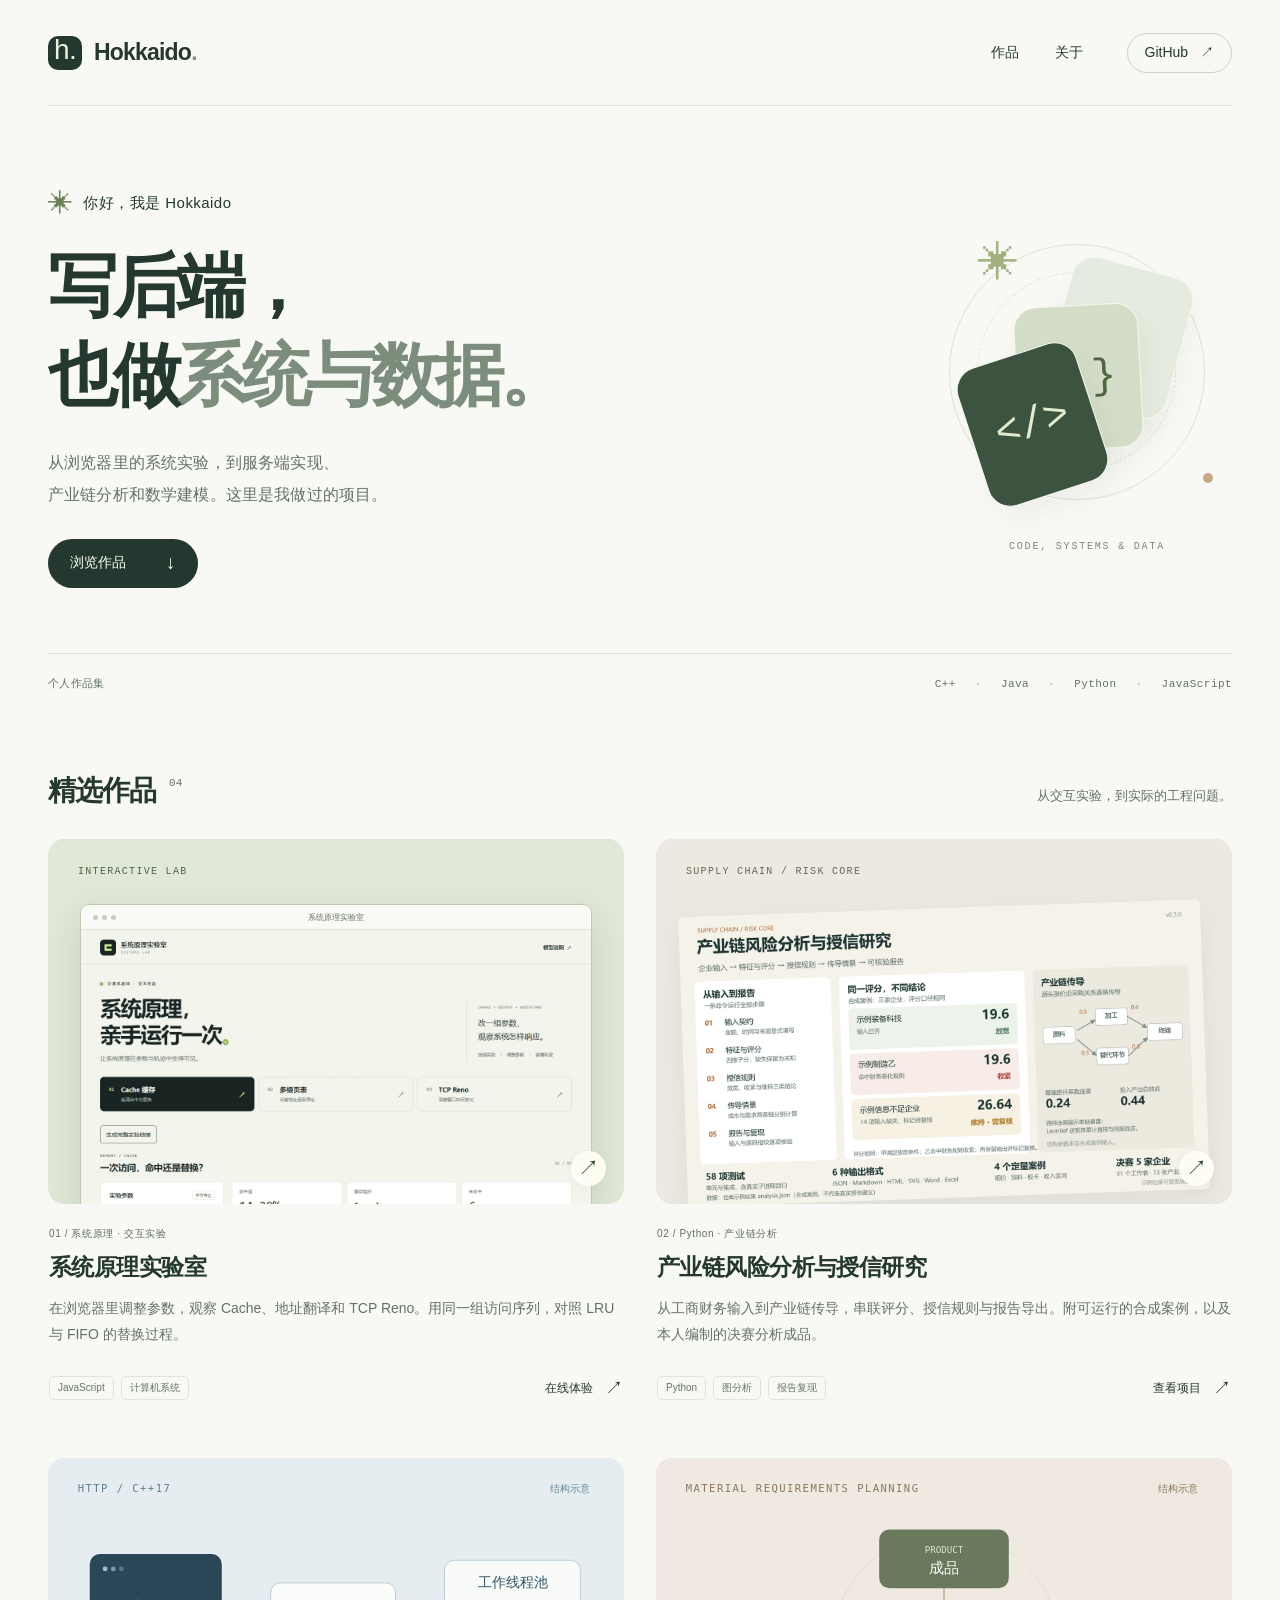
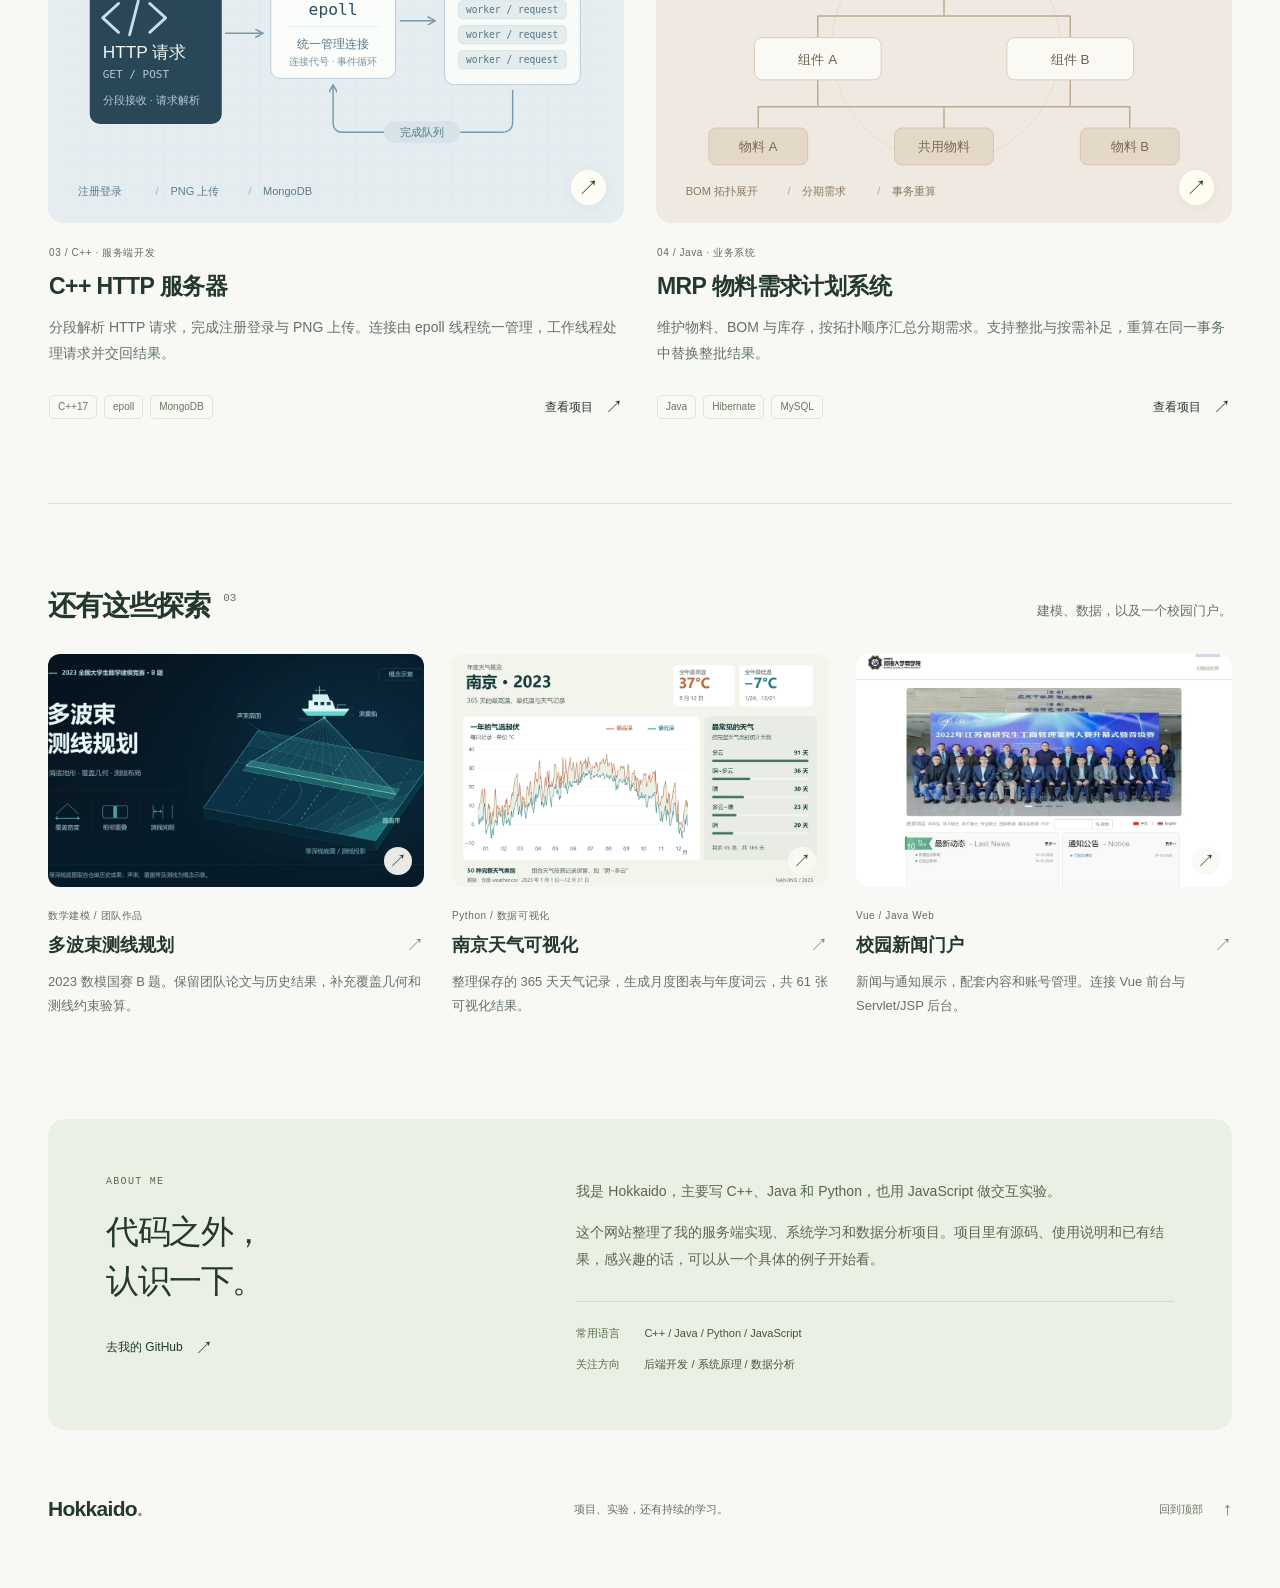
==== index.html @ bc55697e "feat: 新增浅色个人作品集网站" ====
<!doctype html>
<html lang="zh-CN">
<head>
  <meta charset="utf-8">
  <meta name="viewport" content="width=device-width, initial-scale=1">
  <meta name="theme-color" content="#f8f9f5">
  <meta name="description" content="Hokkaido 的个人作品集：系统原理实验、C++ HTTP 服务器、产业链风险分析、MRP，以及数学建模与数据可视化。">
  <meta property="og:type" content="website">
  <meta property="og:title" content="Hokkaido — 个人作品集">
  <meta property="og:description" content="写后端，也做系统与数据。这里是我的项目、实验与分析作品。">
  <meta property="og:url" content="https://hokkaidoooo.github.io/">
  <meta property="og:locale" content="zh_CN">
  <link rel="canonical" href="https://hokkaidoooo.github.io/">
  <link rel="icon" href="assets/favicon.svg" type="image/svg+xml">
  <link rel="stylesheet" href="assets/site.css">
  <title>Hokkaido — 个人作品集</title>
</head>
<body id="top">
  <a class="skip-link" href="#main">跳到正文</a>
  <header class="site-header wrap">
    <a class="brand" href="#top" aria-label="Hokkaido，返回顶部">
      <span class="brand-mark" aria-hidden="true">h.</span>
      <span>Hokkaido<span class="brand-dot">.</span></span>
    </a>
    <nav class="main-nav" aria-label="主导航">
      <a href="#work">作品</a>
      <a href="#about">关于</a>
      <a class="nav-github" href="https://github.com/Hokkaidoooo">GitHub <span aria-hidden="true">↗</span></a>
    </nav>
  </header>

  <main id="main">
    <section class="hero wrap" aria-labelledby="intro-title">
      <div class="hero-copy">
        <p class="eyebrow"><span class="small-star" aria-hidden="true">✳</span> 你好，我是 Hokkaido</p>
        <h1 id="intro-title">写后端，<br>也做<span class="soft-text">系统与数据。</span></h1>
        <p class="hero-description">从浏览器里的系统实验，到服务端实现、<br class="desktop-break">产业链分析和数学建模。这里是我做过的项目。</p>
        <a class="button" href="#work">浏览作品 <span aria-hidden="true">↓</span></a>
      </div>
      <div class="hero-aside" aria-hidden="true">
        <div class="hero-art">
          <div class="art-orbit orbit-one"></div>
          <div class="art-orbit orbit-two"></div>
          <div class="art-tile tile-back"><span>+</span></div>
          <div class="art-tile tile-middle"><span>{ }</span></div>
          <div class="art-tile tile-front"><span>&lt;/&gt;</span></div>
          <span class="art-spark">✳</span>
          <span class="art-dot"></span>
        </div>
        <p class="aside-label">CODE, SYSTEMS &amp; DATA</p>
      </div>
      <div class="hero-footnote">
        <span>个人作品集</span>
        <span class="language-line">C++ <i>·</i> Java <i>·</i> Python <i>·</i> JavaScript</span>
      </div>
    </section>

    <section class="work-section wrap" id="work" aria-labelledby="work-title">
      <div class="section-heading">
        <h2 id="work-title">精选作品 <span class="section-count">04</span></h2>
        <p>从交互实验，到实际的工程问题。</p>
      </div>

      <div class="project-grid">
        <article class="project" aria-labelledby="systems-title">
          <a class="project-art art-systems" href="https://hokkaidoooo.github.io/cs-systems-lab/" aria-label="在线体验系统原理实验室">
            <span class="art-label">INTERACTIVE LAB</span>
            <span class="browser-frame">
              <span class="browser-bar"><span></span><span></span><span></span><span class="browser-name">系统原理实验室</span></span>
              <img class="systems-screenshot" src="assets/systems-lab.webp" width="1280" height="1120" alt="系统原理实验室的实际界面，包含 Cache 参数、访问轨迹与替换状态" fetchpriority="high">
            </span>
            <span class="art-open" aria-hidden="true">↗</span>
          </a>
          <div class="project-body">
            <p class="project-kicker">01 / 系统原理 · 交互实验</p>
            <h3 id="systems-title"><a href="https://github.com/Hokkaidoooo/cs-systems-lab">系统原理实验室</a></h3>
            <p class="project-description">在浏览器里调整参数，观察 Cache、地址翻译和 TCP Reno。用同一组访问序列，对照 LRU 与 FIFO 的替换过程。</p>
            <div class="project-bottom">
              <ul class="tags" aria-label="项目技术"><li>JavaScript</li><li>计算机系统</li></ul>
              <a class="text-link" href="https://hokkaidoooo.github.io/cs-systems-lab/">在线体验 <span aria-hidden="true">↗</span></a>
            </div>
          </div>
        </article>

        <article class="project" aria-labelledby="risk-title">
          <a class="project-art art-risk" href="https://github.com/Hokkaidoooo/supply-chain-risk-core" aria-label="查看产业链风险分析与授信研究项目">
            <span class="art-label">SUPPLY CHAIN / RISK CORE</span>
            <img class="report-preview" src="assets/risk-overview.webp" width="1440" height="800" alt="产业链风险项目概览，展示输入到报告的流程，以及已标注来源的合成案例和传导关系" loading="lazy">
            <span class="art-open" aria-hidden="true">↗</span>
          </a>
          <div class="project-body">
            <p class="project-kicker">02 / Python · 产业链分析</p>
            <h3 id="risk-title"><a href="https://github.com/Hokkaidoooo/supply-chain-risk-core">产业链风险分析与授信研究</a></h3>
            <p class="project-description">从工商财务输入到产业链传导，串联评分、授信规则与报告导出。附可运行的合成案例，以及本人编制的决赛分析成品。</p>
            <div class="project-bottom">
              <ul class="tags" aria-label="项目技术"><li>Python</li><li>图分析</li><li>报告复现</li></ul>
              <a class="text-link" href="https://github.com/Hokkaidoooo/supply-chain-risk-core">查看项目 <span aria-hidden="true">↗</span></a>
            </div>
          </div>
        </article>

        <article class="project" aria-labelledby="http-title">
          <a class="project-art art-http" href="https://github.com/Hokkaidoooo/cpp-http-server" aria-label="查看 C++ HTTP 服务器项目">
            <img src="assets/http-server.svg" width="1200" height="760" alt="C++ HTTP 服务器结构示意：epoll 管理连接，线程池处理请求，完成队列返回结果" loading="lazy">
            <span class="art-open" aria-hidden="true">↗</span>
          </a>
          <div class="project-body">
            <p class="project-kicker">03 / C++ · 服务端开发</p>
            <h3 id="http-title"><a href="https://github.com/Hokkaidoooo/cpp-http-server">C++ HTTP 服务器</a></h3>
            <p class="project-description">分段解析 HTTP 请求，完成注册登录与 PNG 上传。连接由 epoll 线程统一管理，工作线程处理请求并交回结果。</p>
            <div class="project-bottom">
              <ul class="tags" aria-label="项目技术"><li>C++17</li><li>epoll</li><li>MongoDB</li></ul>
              <a class="text-link" href="https://github.com/Hokkaidoooo/cpp-http-server">查看项目 <span aria-hidden="true">↗</span></a>
            </div>
          </div>
        </article>

        <article class="project" aria-labelledby="mrp-title">
          <a class="project-art art-mrp" href="https://github.com/Hokkaidoooo/mrp-system" aria-label="查看 MRP 物料需求计划系统">
            <img src="assets/mrp-system.svg" width="1200" height="760" alt="MRP 结构示意：成品、组件和物料组成多层 BOM，按拓扑顺序汇总需求" loading="lazy">
            <span class="art-open" aria-hidden="true">↗</span>
          </a>
          <div class="project-body">
            <p class="project-kicker">04 / Java · 业务系统</p>
            <h3 id="mrp-title"><a href="https://github.com/Hokkaidoooo/mrp-system">MRP 物料需求计划系统</a></h3>
            <p class="project-description">维护物料、BOM 与库存，按拓扑顺序汇总分期需求。支持整批与按需补足，重算在同一事务中替换整批结果。</p>
            <div class="project-bottom">
              <ul class="tags" aria-label="项目技术"><li>Java</li><li>Hibernate</li><li>MySQL</li></ul>
              <a class="text-link" href="https://github.com/Hokkaidoooo/mrp-system">查看项目 <span aria-hidden="true">↗</span></a>
            </div>
          </div>
        </article>
      </div>
    </section>

    <section class="more-section wrap" aria-labelledby="more-title">
      <div class="section-heading">
        <h2 id="more-title">还有这些探索 <span class="section-count">03</span></h2>
        <p>建模、数据，以及一个校园门户。</p>
      </div>
      <div class="more-grid">
        <article class="small-project">
          <a class="small-project-art" href="https://github.com/Hokkaidoooo/cumcm-2023-multibeam" aria-label="查看多波束测线规划项目">
            <img src="assets/multibeam.webp" width="1080" height="600" alt="多波束测线规划：海底地形与测线覆盖的概念示意" loading="lazy">
            <span class="small-art-open" aria-hidden="true">↗</span>
          </a>
          <p class="project-kicker">数学建模 / 团队作品</p>
          <h3><a href="https://github.com/Hokkaidoooo/cumcm-2023-multibeam">多波束测线规划 <span aria-hidden="true">↗</span></a></h3>
          <p>2023 数模国赛 B 题。保留团队论文与历史结果，补充覆盖几何和测线约束验算。</p>
        </article>
        <article class="small-project">
          <a class="small-project-art" href="https://github.com/Hokkaidoooo/nanjing-weather-visualization" aria-label="查看南京天气可视化项目">
            <img src="assets/weather.webp" width="1080" height="675" alt="南京 2023 年保存的天气数据可视化，包含全年高低温与天气类别" loading="lazy">
            <span class="small-art-open" aria-hidden="true">↗</span>
          </a>
          <p class="project-kicker">Python / 数据可视化</p>
          <h3><a href="https://github.com/Hokkaidoooo/nanjing-weather-visualization">南京天气可视化 <span aria-hidden="true">↗</span></a></h3>
          <p>整理保存的 365 天天气记录，生成月度图表与年度词云，共 61 张可视化结果。</p>
        </article>
        <article class="small-project">
          <a class="small-project-art art-news" href="https://github.com/Hokkaidoooo/campus-news-portal" aria-label="查看校园新闻门户项目">
            <img src="assets/news-portal.webp" width="1080" height="675" alt="校园新闻门户在隔离验收环境中的实际页面，包含新闻和通知列表" loading="lazy">
            <span class="small-art-open" aria-hidden="true">↗</span>
          </a>
          <p class="project-kicker">Vue / Java Web</p>
          <h3><a href="https://github.com/Hokkaidoooo/campus-news-portal">校园新闻门户 <span aria-hidden="true">↗</span></a></h3>
          <p>新闻与通知展示，配套内容和账号管理。连接 Vue 前台与 Servlet/JSP 后台。</p>
        </article>
      </div>
    </section>

    <section class="about-section wrap" id="about" aria-labelledby="about-title">
      <div class="about-card">
        <div class="about-heading">
          <p class="eyebrow">ABOUT ME</p>
          <h2 id="about-title">代码之外，<br>认识一下。</h2>
          <a class="text-link" href="https://github.com/Hokkaidoooo">去我的 GitHub <span aria-hidden="true">↗</span></a>
        </div>
        <div class="about-copy">
          <p>我是 Hokkaido，主要写 C++、Java 和 Python，也用 JavaScript 做交互实验。</p>
          <p>这个网站整理了我的服务端实现、系统学习和数据分析项目。项目里有源码、使用说明和已有结果，感兴趣的话，可以从一个具体的例子开始看。</p>
          <dl class="about-details">
            <div><dt>常用语言</dt><dd>C++ / Java / Python / JavaScript</dd></div>
            <div><dt>关注方向</dt><dd>后端开发 / 系统原理 / 数据分析</dd></div>
          </dl>
        </div>
      </div>
    </section>
  </main>

  <footer class="site-footer wrap">
    <a class="footer-name" href="#top">Hokkaido<span class="brand-dot">.</span></a>
    <p>项目、实验，还有持续的学习。</p>
    <a href="#top" class="back-to-top">回到顶部 <span aria-hidden="true">↑</span></a>
  </footer>
</body>
</html>
---- assets/site.css ----
@charset "UTF-8";

:root {
  color-scheme: light;
  --paper: #f8f9f5;
  --ink: #24382f;
  --muted: #647169;
  --line: #dce2d8;
  --accent: #476249;
  --soft: #7d8d7c;
  --font: Inter, "Segoe UI", "PingFang SC", "Microsoft YaHei", sans-serif;
}

* { box-sizing: border-box; }
html { scroll-behavior: smooth; scroll-padding-top: 32px; }
body { margin: 0; background: var(--paper); color: var(--ink); font-family: var(--font); -webkit-font-smoothing: antialiased; }
::selection { background: #dce7c9; color: #203829; }
a { color: inherit; text-decoration: none; }
button, a { -webkit-tap-highlight-color: transparent; }
a:focus-visible { outline: 3px solid #4c6d40; outline-offset: 6px; border-radius: 3px; }
img { display: block; max-width: 100%; height: auto; }
h1, h2, h3, p { margin: 0; }
.wrap { width: min(1184px, calc(100% - 96px)); margin-inline: auto; }
.skip-link { position: fixed; top: -100px; left: 24px; z-index: 10; padding: 12px 20px; background: var(--ink); color: white; }
.skip-link:focus { top: 16px; }

.site-header { min-height: 106px; display: flex; align-items: center; justify-content: space-between; border-bottom: 1px solid var(--line); }
.brand { display: inline-flex; gap: 12px; align-items: center; font-size: 23px; font-weight: 650; letter-spacing: -.8px; }
.brand-mark { display: grid; place-items: center; width: 34px; height: 34px; border-radius: 10px; background: var(--ink); color: #eef3df; font-size: 28px; line-height: 1; font-weight: 500; padding-bottom: 5px; }
.brand-dot { color: #819775; }
.main-nav { display: flex; align-items: center; gap: 36px; font-size: 14px; font-weight: 500; }
.main-nav a { padding-block: 10px; }
.main-nav a:hover { color: #4f6745; }
.main-nav .nav-github { margin-left: 8px; padding: 10px 17px; border: 1px solid #cbd4c4; border-radius: 24px; }
.nav-github span { margin-left: 8px; }

.hero { position: relative; display: grid; grid-template-columns: minmax(0, 1fr) 290px; padding-top: 85px; }
.eyebrow { font-size: 15px; font-weight: 500; letter-spacing: .03em; }
.hero .eyebrow { display: flex; align-items: center; gap: 10px; }
.small-star { color: #6d8056; font-size: 25px; line-height: 1; }
h1 { font-size: clamp(46px, 5.4vw, 75px); font-weight: 650; line-height: 1.29; letter-spacing: -.065em; margin-top: 26px; }
.soft-text { color: var(--soft); }
.hero-description { margin-top: 27px; color: var(--muted); font-size: 16px; line-height: 1.95; letter-spacing: .01em; }
.button { display: inline-flex; align-items: center; justify-content: space-between; gap: 40px; min-height: 49px; margin-top: 29px; padding: 12px 22px; border-radius: 28px; background: var(--ink); color: #f9fbf5; font-size: 14px; font-weight: 500; transition: background .2s, transform .2s; }
.button:hover { background: #466044; transform: translateY(-2px); }
.button span { font-size: 19px; }
.hero-aside { align-self: center; margin-top: 11px; }
.hero-art { height: 282px; position: relative; }
.art-orbit { position: absolute; width: 256px; height: 256px; border: 1px solid #dce3d5; border-radius: 50%; left: 7px; top: 9px; }
.orbit-two { width: 199px; height: 199px; top: 37px; left: 35px; border-style: dashed; }
.art-tile { position: absolute; display: grid; place-items: center; width: 125px; height: 145px; border-radius: 23px; border: 1px solid #f6f8ee; box-shadow: 5px 14px 23px #4251390e; font: 500 42px/1 Consolas, monospace; }
.tile-back { background: #e6ebdf; color: #6e835e; top: 30px; left: 115px; transform: rotate(15deg); }
.tile-middle { background: #d4ddc8; color: #516643; top: 70px; left: 74px; transform: rotate(-3deg); }
.tile-front { background: #3c543f; color: #e2ebce; top: 117px; left: 28px; transform: rotate(-18deg); }
.art-spark { position: absolute; top: 5px; left: 36px; font-size: 41px; color: #a2b180; }
.art-dot { position: absolute; bottom: 34px; right: 19px; width: 10px; height: 10px; background: #c7a984; border-radius: 50%; }
.aside-label { margin-top: 22px; text-align: center; font: 10px/1.5 Consolas, monospace; letter-spacing: .18em; color: #7c8b74; }
.hero-footnote { grid-column: 1 / -1; display: flex; justify-content: space-between; align-items: center; margin-top: 65px; padding: 22px 0; border-top: 1px solid var(--line); font-size: 11px; color: var(--muted); letter-spacing: .03em; }
.language-line { font: 11px/1.5 Consolas, monospace; letter-spacing: .04em; }
.language-line i { font-style: normal; padding: 0 12px; color: #9ca797; }

.work-section { padding-top: 58px; }
.section-heading { display: flex; justify-content: space-between; align-items: baseline; gap: 20px; margin-bottom: 29px; }
.section-heading h2 { display: flex; align-items: center; gap: 13px; font-size: 28px; font-weight: 600; letter-spacing: -.035em; }
.section-count { align-self: flex-start; padding-top: 5px; font: 11px/1.2 Consolas, monospace; color: #65725d; letter-spacing: 0; }
.section-heading > p { color: var(--muted); font-size: 13px; }
.project-grid { display: grid; grid-template-columns: repeat(2, minmax(0, 1fr)); column-gap: 32px; row-gap: 51px; }
.project-art { display: block; position: relative; aspect-ratio: 1200 / 760; overflow: hidden; isolation: isolate; border-radius: 16px; }
.project-art > img { width: 100%; height: 100%; object-fit: contain; transition: transform .5s cubic-bezier(.2,.65,.3,1); }
.project-art:hover > img { transform: scale(1.025); }
.art-systems { background: #e0e8d8; }
.art-label { position: absolute; left: 30px; top: 25px; color: #536749; font: 10px/1.5 Consolas, monospace; letter-spacing: .13em; z-index: 1; }
.browser-frame { display: block; position: absolute; top: 65px; left: 32px; right: 32px; overflow: hidden; border-radius: 9px 9px 0 0; border: 1px solid #bcc9b3; box-shadow: 0 12px 36px #263b2820; transition: transform .5s; }
.project-art:hover .browser-frame { transform: translateY(-4px); }
.browser-bar { display: flex; align-items: center; gap: 4px; height: 25px; padding-inline: 12px; background: #f9faf5; border-bottom: 1px solid #dfe5d7; }
.browser-bar > span:not(.browser-name) { width: 5px; height: 5px; border-radius: 50%; background: #c6cfbd; }
.browser-name { color: #65725d; font-size: 8px; margin-left: auto; margin-right: auto; padding-right: 27px; }
.systems-screenshot { width: 100%; height: auto; }
.art-open { display: grid; place-items: center; position: absolute; bottom: 18px; right: 18px; width: 35px; height: 35px; border-radius: 50%; background: #fffef4ef; color: #314a34; box-shadow: 0 2px 12px #172d1f0b; font-size: 21px; transition: transform .2s; }
.project-art:hover .art-open { transform: rotate(8deg); }
.art-risk { background: #ebe9e2; }
.art-risk .art-label { color: #71644f; }
.art-risk .report-preview { position: absolute; top: 69px; left: 27px; width: calc(100% - 54px); height: auto; border-radius: 5px; box-shadow: 0 9px 28px #5a564b15; transform: rotate(-2deg); }
.art-risk:hover .report-preview { transform: rotate(0); }
.art-http { background: #e5edf1; }
.art-mrp { background: #efe9e1; }
.project-body { padding: 22px 1px 0; }
.project-kicker { color: #606f59; font-size: 10px; line-height: 1.6; letter-spacing: .06em; }
.project h3 { margin-top: 9px; font-size: 23px; font-weight: 600; line-height: 1.45; letter-spacing: -.025em; }
.project h3 a:hover, .small-project h3 a:hover { color: #526945; }
.project-description { color: var(--muted); font-size: 14px; line-height: 1.85; margin-top: 12px; min-height: 52px; }
.project-bottom { display: flex; align-items: center; justify-content: space-between; gap: 12px; margin-top: 21px; }
.tags { display: flex; flex-wrap: wrap; align-items: center; gap: 7px; padding: 0; margin: 0; list-style: none; }
.tags li { border: 1px solid #dfe5d9; border-radius: 5px; padding: 4px 8px; color: #687660; font-size: 10px; line-height: 1.4; }
.text-link { display: inline-flex; align-items: center; gap: 12px; flex-shrink: 0; font-size: 12px; font-weight: 500; padding-block: 7px; }
.text-link span { font-size: 18px; transition: transform .2s; }
.text-link:hover span { transform: translate(2px, -2px); }

.more-section { padding-top: 83px; margin-top: 77px; border-top: 1px solid var(--line); }
.more-grid { display: grid; grid-template-columns: repeat(3, minmax(0, 1fr)); gap: 28px; }
.small-project-art { display: block; position: relative; aspect-ratio: 1.62; border-radius: 12px; overflow: hidden; background: #e8ece5; }
.small-project-art img { width: 100%; height: 100%; object-fit: cover; transition: transform .45s; }
.small-project-art:hover img { transform: scale(1.035); }
.small-art-open { position: absolute; right: 12px; bottom: 12px; display: grid; place-items: center; width: 28px; height: 28px; font-size: 18px; background: #f9faf4ed; border-radius: 50%; color: #344932; }
.art-news img { object-position: top; }
.small-project .project-kicker { margin-top: 21px; }
.small-project h3 { margin-top: 8px; font-size: 18px; font-weight: 600; line-height: 1.5; }
.small-project h3 a { display: flex; justify-content: space-between; gap: 10px; }
.small-project h3 span { font-weight: 400; color: #7d8a73; }
.small-project > p:last-child { color: var(--muted); margin-top: 11px; font-size: 13px; line-height: 1.85; }

.about-section { padding-top: 101px; }
.about-card { display: grid; grid-template-columns: 1fr 1.5fr; gap: 72px; padding: 55px 58px; border-radius: 17px; background: #eaf0e3; }
.about-heading .eyebrow { font: 10px/1.5 Consolas, monospace; letter-spacing: .13em; color: #5d6d51; }
.about-heading h2 { margin-top: 18px; font-size: 33px; font-weight: 500; line-height: 1.5; letter-spacing: -.045em; }
.about-heading .text-link { margin-top: 23px; }
.about-copy { padding-top: 4px; }
.about-copy > p { color: #58694f; font-size: 14px; line-height: 1.95; }
.about-copy > p + p { margin-top: 14px; }
.about-details { display: grid; gap: 12px; margin: 27px 0 0; padding-top: 22px; border-top: 1px solid #d2ddc8; font-size: 11px; line-height: 1.8; }
.about-details > div { display: flex; gap: 24px; }
.about-details dt { flex-shrink: 0; color: #596b4e; }
.about-details dd { margin: 0; color: #44563d; }
.site-footer { display: flex; align-items: center; justify-content: space-between; gap: 20px; min-height: 158px; }
.footer-name { font-size: 21px; font-weight: 600; letter-spacing: -.7px; }
.site-footer p { font-size: 11px; color: #64715e; }
.back-to-top { font-size: 11px; color: #68765f; display: flex; gap: 20px; align-items: center; padding-block: 12px; }
.back-to-top span { font-size: 18px; }

.error-page { min-height: 100vh; display: grid; place-items: center; padding: 32px; }
.error-card { width: min(560px, 100%); }
.error-card h1 { font-size: 48px; }
.error-card > p { margin-top: 22px; font-size: 15px; line-height: 1.8; color: var(--muted); }
.error-code { font: 13px/1.5 Consolas, monospace; color: var(--accent); }

@media (min-width: 1440px) {
  .hero { grid-template-columns: minmax(0, 1fr) 300px; }
  .hero-aside { margin-right: 12px; }
}

@media (max-width: 1050px) {
  .wrap { width: calc(100% - 64px); }
  .hero { grid-template-columns: minmax(0, 1fr) 220px; padding-top: 66px; }
  .hero-art { transform: scale(.8); transform-origin: 25% 55%; }
  .aside-label { margin-top: -10px; font-size: 8px; }
  h1 { font-size: clamp(45px, 5.5vw, 61px); }
  .project-grid { gap: 45px 24px; }
  .project h3 { font-size: 21px; }
  .project-bottom { flex-wrap: wrap; }
  .project-description { min-height: 78px; }
  .more-grid { gap: 20px; }
  .about-card { gap: 42px; padding: 44px 36px; }
  .about-details > div { gap: 15px; }
}

@media (max-width: 760px) {
  .wrap { width: calc(100% - 40px); }
  .site-header { min-height: 83px; }
  .brand { font-size: 21px; gap: 8px; }
  .brand-mark { width: 30px; height: 30px; font-size: 25px; border-radius: 8px; }
  .main-nav { gap: 20px; font-size: 12px; }
  .main-nav .nav-github { margin: 0; padding: 8px 12px; }
  .nav-github span { margin-left: 3px; }
  .hero { display: block; padding-top: 57px; }
  .hero .eyebrow { font-size: 13px; }
  .small-star { font-size: 22px; }
  h1 { font-size: clamp(38px, 7.6vw, 57px); margin-top: 23px; line-height: 1.4; letter-spacing: -.055em; }
  .hero-description { font-size: 14px; margin-top: 24px; line-height: 1.9; }
  .button { margin-top: 25px; min-height: 46px; }
  .hero-aside { display: none; }
  .hero-footnote { margin-top: 44px; padding-block: 18px; font-size: 10px; }
  .language-line { font-size: 9px; letter-spacing: 0; }
  .language-line i { padding-inline: 6px; }
  .work-section { padding-top: 40px; }
  .section-heading { align-items: start; flex-direction: column; gap: 9px; margin-bottom: 23px; }
  .section-heading h2 { font-size: 25px; }
  .section-heading > p { font-size: 12px; }
  .project-grid { grid-template-columns: 1fr; row-gap: 37px; }
  .project-art { border-radius: 12px; }
  .project-body { padding-top: 18px; }
  .project h3 { font-size: 22px; }
  .project-description { min-height: auto; font-size: 13px; margin-top: 10px; }
  .project-bottom { flex-wrap: nowrap; margin-top: 15px; }
  .project-kicker { font-size: 9px; }
  .art-label { font-size: 8px; top: 20px; left: 23px; }
  .browser-frame { top: 50px; left: 23px; right: 23px; }
  .art-risk .report-preview { top: 53px; left: 20px; width: calc(100% - 40px); }
  .art-open { width: 30px; height: 30px; bottom: 12px; right: 12px; font-size: 19px; }
  .more-section { padding-top: 39px; margin-top: 51px; }
  .more-grid { grid-template-columns: 1fr; gap: 31px; }
  .small-project-art { aspect-ratio: 1.7; }
  .small-project .project-kicker { margin-top: 16px; }
  .small-project h3 { font-size: 20px; margin-top: 6px; }
  .small-project > p:last-child { font-size: 13px; margin-top: 8px; }
  .about-section { padding-top: 54px; }
  .about-card { grid-template-columns: 1fr; gap: 24px; padding: 30px 25px; border-radius: 12px; }
  .about-heading h2 { font-size: 29px; line-height: 1.45; margin-top: 13px; }
  .about-heading .text-link { margin-top: 13px; }
  .about-copy { padding: 0; }
  .about-copy > p { font-size: 13px; }
  .about-details { margin-top: 22px; padding-top: 18px; font-size: 10px; }
  .about-details > div { display: block; }
  .about-details dd { margin-top: 3px; }
  .site-footer { position: relative; min-height: 138px; padding-bottom: 25px; }
  .site-footer p { position: absolute; bottom: 29px; left: 0; font-size: 10px; }
}

@media (max-width: 380px) {
  .wrap { width: calc(100% - 32px); }
  .brand { font-size: 18px; gap: 6px; }
  .brand-mark { width: 26px; height: 26px; font-size: 22px; }
  .main-nav { gap: 12px; font-size: 11px; }
  .main-nav .nav-github { padding: 7px 9px; }
  h1 { font-size: 35px; }
  .hero-description { font-size: 13px; }
  .hero-footnote > span:first-child { display: none; }
  .language-line { font-size: 10px; }
  .project h3 { font-size: 20px; }
  .tags { gap: 4px; }
  .tags li { padding: 4px 6px; font-size: 9px; }
  .text-link { gap: 7px; font-size: 11px; }
  .about-card { padding: 27px 22px; }
}

@media (prefers-reduced-motion: reduce) {
  html { scroll-behavior: auto; }
  *, *::before, *::after { transition: none !important; animation: none !important; }
}
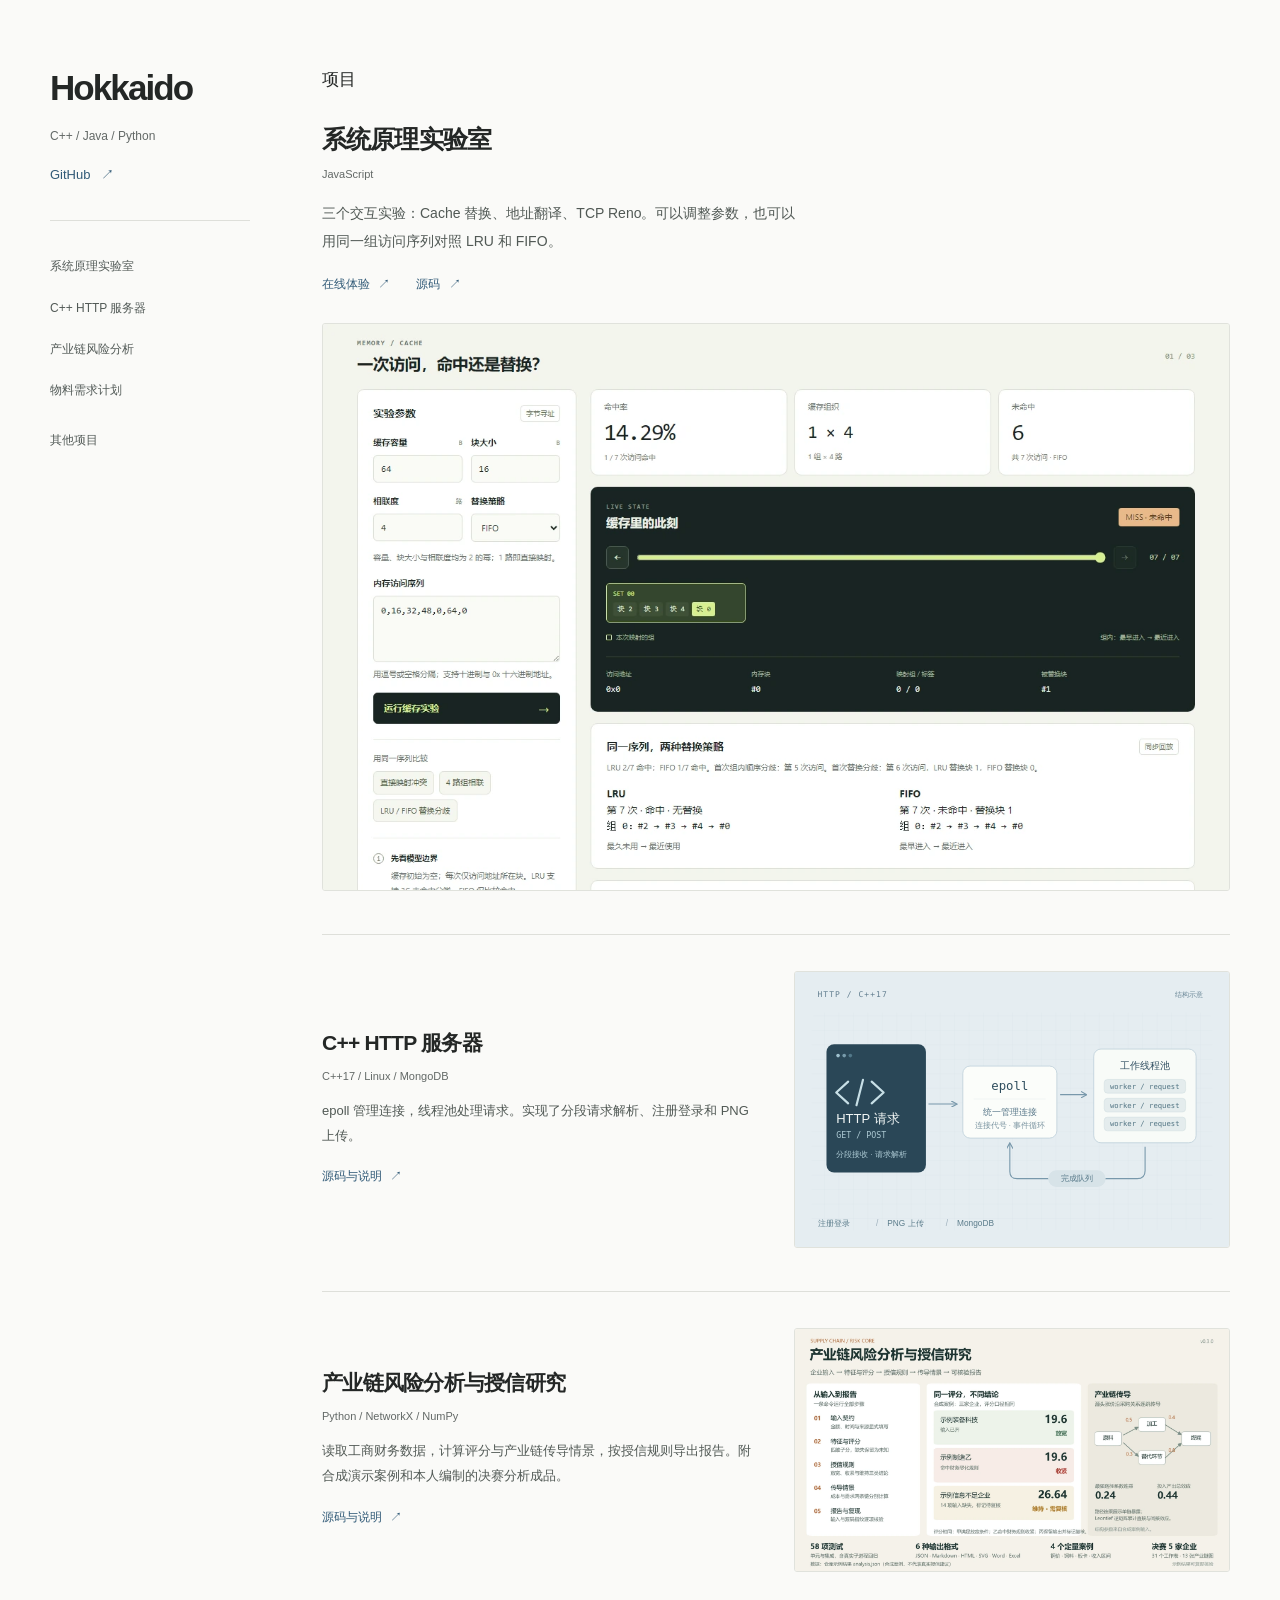
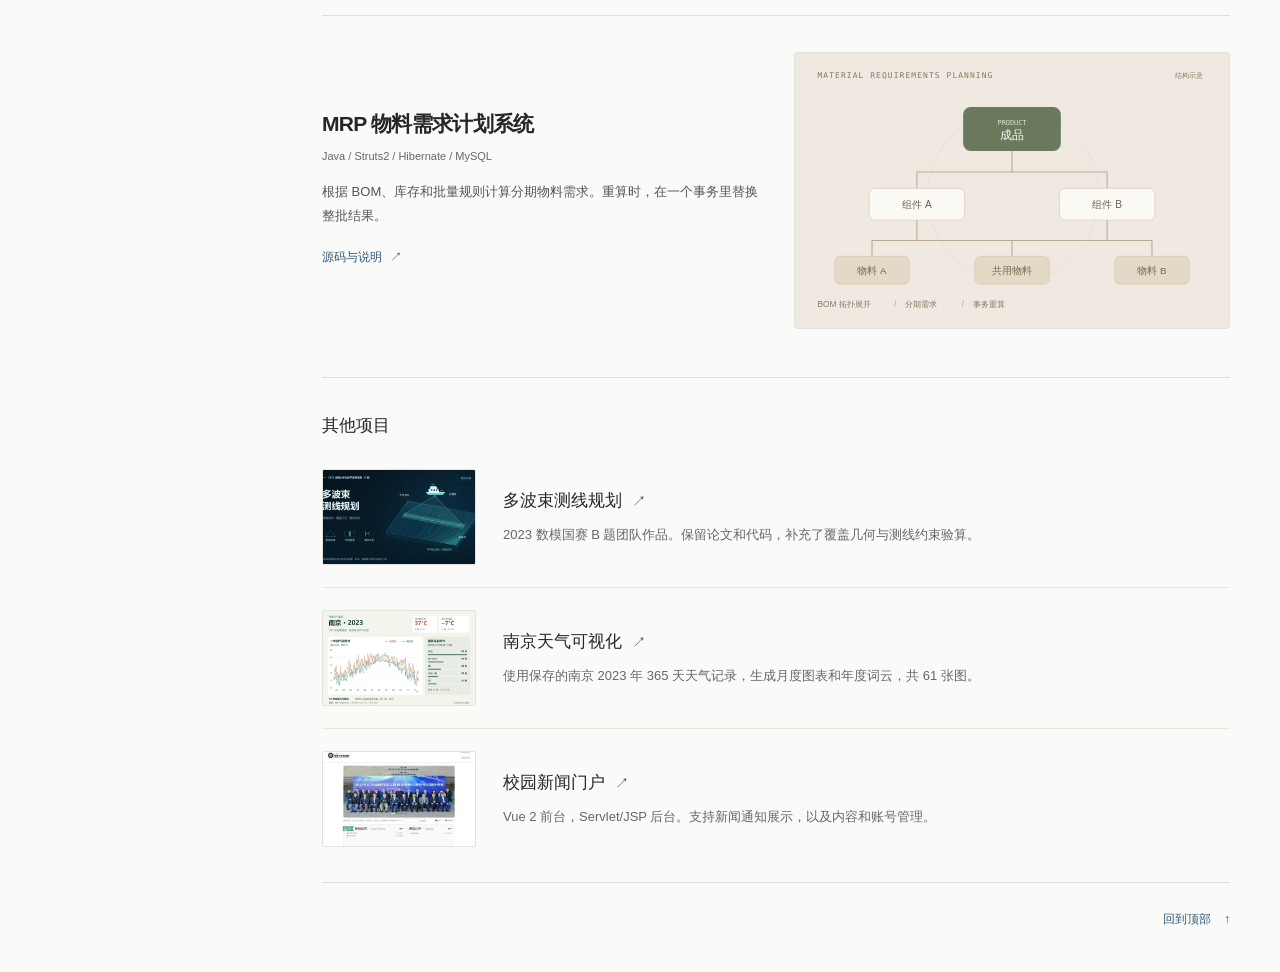
==== commit 34ddc451: "refactor: 简化个人网站版式和项目文案" ====
--- a/index.html
+++ b/index.html
@@ -3,195 +3,118 @@
 <head>
   <meta charset="utf-8">
   <meta name="viewport" content="width=device-width, initial-scale=1">
-  <meta name="theme-color" content="#f8f9f5">
-  <meta name="description" content="Hokkaido 的个人作品集：系统原理实验、C++ HTTP 服务器、产业链风险分析、MRP，以及数学建模与数据可视化。">
+  <meta name="theme-color" content="#fafaf8">
+  <meta name="description" content="Hokkaido 的项目：系统原理实验室、C++ HTTP 服务器、产业链风险分析、MRP、数学建模与数据可视化。">
   <meta property="og:type" content="website">
-  <meta property="og:title" content="Hokkaido — 个人作品集">
-  <meta property="og:description" content="写后端，也做系统与数据。这里是我的项目、实验与分析作品。">
+  <meta property="og:title" content="Hokkaido · 项目">
+  <meta property="og:description" content="系统实验、服务端程序、建模与数据分析。附源码和在线体验入口。">
   <meta property="og:url" content="https://hokkaidoooo.github.io/">
   <meta property="og:locale" content="zh_CN">
   <link rel="canonical" href="https://hokkaidoooo.github.io/">
   <link rel="icon" href="assets/favicon.svg" type="image/svg+xml">
   <link rel="stylesheet" href="assets/site.css">
-  <title>Hokkaido — 个人作品集</title>
+  <title>Hokkaido · 项目</title>
 </head>
 <body id="top">
   <a class="skip-link" href="#main">跳到正文</a>
-  <header class="site-header wrap">
-    <a class="brand" href="#top" aria-label="Hokkaido，返回顶部">
-      <span class="brand-mark" aria-hidden="true">h.</span>
-      <span>Hokkaido<span class="brand-dot">.</span></span>
-    </a>
-    <nav class="main-nav" aria-label="主导航">
-      <a href="#work">作品</a>
-      <a href="#about">关于</a>
-      <a class="nav-github" href="https://github.com/Hokkaidoooo">GitHub <span aria-hidden="true">↗</span></a>
-    </nav>
-  </header>
+  <div class="layout">
+    <header class="profile">
+      <h1><a href="#top">Hokkaido</a></h1>
+      <p class="profile-languages">C++ / Java / Python</p>
+      <a class="profile-github" href="https://github.com/Hokkaidoooo">GitHub <span aria-hidden="true">↗</span></a>
+      <nav class="project-nav" aria-label="项目导航">
+        <a href="#systems">系统原理实验室</a>
+        <a href="#http">C++ HTTP 服务器</a>
+        <a href="#risk">产业链风险分析</a>
+        <a href="#mrp">物料需求计划</a>
+        <a href="#more">其他项目</a>
+      </nav>
+    </header>
 
-  <main id="main">
-    <section class="hero wrap" aria-labelledby="intro-title">
-      <div class="hero-copy">
-        <p class="eyebrow"><span class="small-star" aria-hidden="true">✳</span> 你好，我是 Hokkaido</p>
-        <h1 id="intro-title">写后端，<br>也做<span class="soft-text">系统与数据。</span></h1>
-        <p class="hero-description">从浏览器里的系统实验，到服务端实现、<br class="desktop-break">产业链分析和数学建模。这里是我做过的项目。</p>
-        <a class="button" href="#work">浏览作品 <span aria-hidden="true">↓</span></a>
-      </div>
-      <div class="hero-aside" aria-hidden="true">
-        <div class="hero-art">
-          <div class="art-orbit orbit-one"></div>
-          <div class="art-orbit orbit-two"></div>
-          <div class="art-tile tile-back"><span>+</span></div>
-          <div class="art-tile tile-middle"><span>{ }</span></div>
-          <div class="art-tile tile-front"><span>&lt;/&gt;</span></div>
-          <span class="art-spark">✳</span>
-          <span class="art-dot"></span>
-        </div>
-        <p class="aside-label">CODE, SYSTEMS &amp; DATA</p>
-      </div>
-      <div class="hero-footnote">
-        <span>个人作品集</span>
-        <span class="language-line">C++ <i>·</i> Java <i>·</i> Python <i>·</i> JavaScript</span>
-      </div>
-    </section>
+    <main id="main" tabindex="-1">
+      <section class="projects" aria-labelledby="projects-title">
+        <h2 class="section-title" id="projects-title">项目</h2>
 
-    <section class="work-section wrap" id="work" aria-labelledby="work-title">
-      <div class="section-heading">
-        <h2 id="work-title">精选作品 <span class="section-count">04</span></h2>
-        <p>从交互实验，到实际的工程问题。</p>
-      </div>
+        <article class="project project-lead" id="systems" aria-labelledby="systems-title">
+          <h3 id="systems-title">系统原理实验室</h3>
+          <p class="stack">JavaScript</p>
+          <p class="project-description">三个交互实验：Cache 替换、地址翻译、TCP Reno。可以调整参数，也可以用同一组访问序列对照 LRU 和 FIFO。</p>
+          <div class="project-links">
+            <a href="https://hokkaidoooo.github.io/cs-systems-lab/">在线体验 <span aria-hidden="true">↗</span></a>
+            <a href="https://github.com/Hokkaidoooo/cs-systems-lab">源码 <span aria-hidden="true">↗</span></a>
+          </div>
+          <figure class="project-image lead-image">
+            <img src="assets/systems-lab.webp" width="1280" height="800" alt="Cache 实验的实际界面：参数输入、缓存状态，以及 LRU 和 FIFO 的对照结果" fetchpriority="high">
+          </figure>
+        </article>
 
-      <div class="project-grid">
-        <article class="project" aria-labelledby="systems-title">
-          <a class="project-art art-systems" href="https://hokkaidoooo.github.io/cs-systems-lab/" aria-label="在线体验系统原理实验室">
-            <span class="art-label">INTERACTIVE LAB</span>
-            <span class="browser-frame">
-              <span class="browser-bar"><span></span><span></span><span></span><span class="browser-name">系统原理实验室</span></span>
-              <img class="systems-screenshot" src="assets/systems-lab.webp" width="1280" height="1120" alt="系统原理实验室的实际界面，包含 Cache 参数、访问轨迹与替换状态" fetchpriority="high">
-            </span>
-            <span class="art-open" aria-hidden="true">↗</span>
-          </a>
-          <div class="project-body">
-            <p class="project-kicker">01 / 系统原理 · 交互实验</p>
-            <h3 id="systems-title"><a href="https://github.com/Hokkaidoooo/cs-systems-lab">系统原理实验室</a></h3>
-            <p class="project-description">在浏览器里调整参数，观察 Cache、地址翻译和 TCP Reno。用同一组访问序列，对照 LRU 与 FIFO 的替换过程。</p>
-            <div class="project-bottom">
-              <ul class="tags" aria-label="项目技术"><li>JavaScript</li><li>计算机系统</li></ul>
-              <a class="text-link" href="https://hokkaidoooo.github.io/cs-systems-lab/">在线体验 <span aria-hidden="true">↗</span></a>
-            </div>
+        <article class="project project-row" id="http" aria-labelledby="http-title">
+          <div class="project-copy">
+            <h3 id="http-title">C++ HTTP 服务器</h3>
+            <p class="stack">C++17 / Linux / MongoDB</p>
+            <p class="project-description">epoll 管理连接，线程池处理请求。实现了分段请求解析、注册登录和 PNG 上传。</p>
+            <div class="project-links"><a href="https://github.com/Hokkaidoooo/cpp-http-server">源码与说明 <span aria-hidden="true">↗</span></a></div>
+          </div>
+          <figure class="project-image">
+            <img src="assets/http-server.svg" width="1200" height="760" alt="服务器结构示意：epoll 管理连接，工作线程通过完成队列交回结果" loading="lazy">
+          </figure>
+        </article>
+
+        <article class="project project-row" id="risk" aria-labelledby="risk-title">
+          <div class="project-copy">
+            <h3 id="risk-title">产业链风险分析与授信研究</h3>
+            <p class="stack">Python / NetworkX / NumPy</p>
+            <p class="project-description">读取工商财务数据，计算评分与产业链传导情景，按授信规则导出报告。附合成演示案例和本人编制的决赛分析成品。</p>
+            <div class="project-links"><a href="https://github.com/Hokkaidoooo/supply-chain-risk-core">源码与说明 <span aria-hidden="true">↗</span></a></div>
+          </div>
+          <figure class="project-image">
+            <img src="assets/risk-overview.webp" width="1440" height="800" alt="风险分析项目的合成案例、报告流程和产业链传导示意，图中保留数据来源说明" loading="lazy">
+          </figure>
+        </article>
+
+        <article class="project project-row" id="mrp" aria-labelledby="mrp-title">
+          <div class="project-copy">
+            <h3 id="mrp-title">MRP 物料需求计划系统</h3>
+            <p class="stack">Java / Struts2 / Hibernate / MySQL</p>
+            <p class="project-description">根据 BOM、库存和批量规则计算分期物料需求。重算时，在一个事务里替换整批结果。</p>
+            <div class="project-links"><a href="https://github.com/Hokkaidoooo/mrp-system">源码与说明 <span aria-hidden="true">↗</span></a></div>
+          </div>
+          <figure class="project-image">
+            <img src="assets/mrp-system.svg" width="1200" height="760" alt="物料需求计划结构示意：成品、组件和共用物料组成多层 BOM" loading="lazy">
+          </figure>
+        </article>
+      </section>
+
+      <section class="other-projects" id="more" aria-labelledby="more-title">
+        <h2 class="section-title" id="more-title">其他项目</h2>
+
+        <article class="other-project" aria-labelledby="multibeam-title">
+          <img src="assets/multibeam.webp" width="1080" height="600" alt="多波束测线与海底地形的概念示意" loading="lazy">
+          <div>
+            <h3 id="multibeam-title"><a href="https://github.com/Hokkaidoooo/cumcm-2023-multibeam">多波束测线规划 <span aria-hidden="true">↗</span></a></h3>
+            <p>2023 数模国赛 B 题团队作品。保留论文和代码，补充了覆盖几何与测线约束验算。</p>
           </div>
         </article>
 
-        <article class="project" aria-labelledby="risk-title">
-          <a class="project-art art-risk" href="https://github.com/Hokkaidoooo/supply-chain-risk-core" aria-label="查看产业链风险分析与授信研究项目">
-            <span class="art-label">SUPPLY CHAIN / RISK CORE</span>
-            <img class="report-preview" src="assets/risk-overview.webp" width="1440" height="800" alt="产业链风险项目概览，展示输入到报告的流程，以及已标注来源的合成案例和传导关系" loading="lazy">
-            <span class="art-open" aria-hidden="true">↗</span>
-          </a>
-          <div class="project-body">
-            <p class="project-kicker">02 / Python · 产业链分析</p>
-            <h3 id="risk-title"><a href="https://github.com/Hokkaidoooo/supply-chain-risk-core">产业链风险分析与授信研究</a></h3>
-            <p class="project-description">从工商财务输入到产业链传导，串联评分、授信规则与报告导出。附可运行的合成案例，以及本人编制的决赛分析成品。</p>
-            <div class="project-bottom">
-              <ul class="tags" aria-label="项目技术"><li>Python</li><li>图分析</li><li>报告复现</li></ul>
-              <a class="text-link" href="https://github.com/Hokkaidoooo/supply-chain-risk-core">查看项目 <span aria-hidden="true">↗</span></a>
-            </div>
+        <article class="other-project" aria-labelledby="weather-title">
+          <img src="assets/weather.webp" width="1080" height="675" alt="南京 2023 年全年高低温与天气类别统计" loading="lazy">
+          <div>
+            <h3 id="weather-title"><a href="https://github.com/Hokkaidoooo/nanjing-weather-visualization">南京天气可视化 <span aria-hidden="true">↗</span></a></h3>
+            <p>使用保存的南京 2023 年 365 天天气记录，生成月度图表和年度词云，共 61 张图。</p>
           </div>
         </article>
 
-        <article class="project" aria-labelledby="http-title">
-          <a class="project-art art-http" href="https://github.com/Hokkaidoooo/cpp-http-server" aria-label="查看 C++ HTTP 服务器项目">
-            <img src="assets/http-server.svg" width="1200" height="760" alt="C++ HTTP 服务器结构示意：epoll 管理连接，线程池处理请求，完成队列返回结果" loading="lazy">
-            <span class="art-open" aria-hidden="true">↗</span>
-          </a>
-          <div class="project-body">
-            <p class="project-kicker">03 / C++ · 服务端开发</p>
-            <h3 id="http-title"><a href="https://github.com/Hokkaidoooo/cpp-http-server">C++ HTTP 服务器</a></h3>
-            <p class="project-description">分段解析 HTTP 请求，完成注册登录与 PNG 上传。连接由 epoll 线程统一管理，工作线程处理请求并交回结果。</p>
-            <div class="project-bottom">
-              <ul class="tags" aria-label="项目技术"><li>C++17</li><li>epoll</li><li>MongoDB</li></ul>
-              <a class="text-link" href="https://github.com/Hokkaidoooo/cpp-http-server">查看项目 <span aria-hidden="true">↗</span></a>
-            </div>
+        <article class="other-project" aria-labelledby="news-title">
+          <img src="assets/news-portal.webp" width="1080" height="675" alt="校园新闻门户在隔离验收环境中的实际页面" loading="lazy">
+          <div>
+            <h3 id="news-title"><a href="https://github.com/Hokkaidoooo/campus-news-portal">校园新闻门户 <span aria-hidden="true">↗</span></a></h3>
+            <p>Vue 2 前台，Servlet/JSP 后台。支持新闻通知展示，以及内容和账号管理。</p>
           </div>
         </article>
+      </section>
 
-        <article class="project" aria-labelledby="mrp-title">
-          <a class="project-art art-mrp" href="https://github.com/Hokkaidoooo/mrp-system" aria-label="查看 MRP 物料需求计划系统">
-            <img src="assets/mrp-system.svg" width="1200" height="760" alt="MRP 结构示意：成品、组件和物料组成多层 BOM，按拓扑顺序汇总需求" loading="lazy">
-            <span class="art-open" aria-hidden="true">↗</span>
-          </a>
-          <div class="project-body">
-            <p class="project-kicker">04 / Java · 业务系统</p>
-            <h3 id="mrp-title"><a href="https://github.com/Hokkaidoooo/mrp-system">MRP 物料需求计划系统</a></h3>
-            <p class="project-description">维护物料、BOM 与库存，按拓扑顺序汇总分期需求。支持整批与按需补足，重算在同一事务中替换整批结果。</p>
-            <div class="project-bottom">
-              <ul class="tags" aria-label="项目技术"><li>Java</li><li>Hibernate</li><li>MySQL</li></ul>
-              <a class="text-link" href="https://github.com/Hokkaidoooo/mrp-system">查看项目 <span aria-hidden="true">↗</span></a>
-            </div>
-          </div>
-        </article>
-      </div>
-    </section>
-
-    <section class="more-section wrap" aria-labelledby="more-title">
-      <div class="section-heading">
-        <h2 id="more-title">还有这些探索 <span class="section-count">03</span></h2>
-        <p>建模、数据，以及一个校园门户。</p>
-      </div>
-      <div class="more-grid">
-        <article class="small-project">
-          <a class="small-project-art" href="https://github.com/Hokkaidoooo/cumcm-2023-multibeam" aria-label="查看多波束测线规划项目">
-            <img src="assets/multibeam.webp" width="1080" height="600" alt="多波束测线规划：海底地形与测线覆盖的概念示意" loading="lazy">
-            <span class="small-art-open" aria-hidden="true">↗</span>
-          </a>
-          <p class="project-kicker">数学建模 / 团队作品</p>
-          <h3><a href="https://github.com/Hokkaidoooo/cumcm-2023-multibeam">多波束测线规划 <span aria-hidden="true">↗</span></a></h3>
-          <p>2023 数模国赛 B 题。保留团队论文与历史结果，补充覆盖几何和测线约束验算。</p>
-        </article>
-        <article class="small-project">
-          <a class="small-project-art" href="https://github.com/Hokkaidoooo/nanjing-weather-visualization" aria-label="查看南京天气可视化项目">
-            <img src="assets/weather.webp" width="1080" height="675" alt="南京 2023 年保存的天气数据可视化，包含全年高低温与天气类别" loading="lazy">
-            <span class="small-art-open" aria-hidden="true">↗</span>
-          </a>
-          <p class="project-kicker">Python / 数据可视化</p>
-          <h3><a href="https://github.com/Hokkaidoooo/nanjing-weather-visualization">南京天气可视化 <span aria-hidden="true">↗</span></a></h3>
-          <p>整理保存的 365 天天气记录，生成月度图表与年度词云，共 61 张可视化结果。</p>
-        </article>
-        <article class="small-project">
-          <a class="small-project-art art-news" href="https://github.com/Hokkaidoooo/campus-news-portal" aria-label="查看校园新闻门户项目">
-            <img src="assets/news-portal.webp" width="1080" height="675" alt="校园新闻门户在隔离验收环境中的实际页面，包含新闻和通知列表" loading="lazy">
-            <span class="small-art-open" aria-hidden="true">↗</span>
-          </a>
-          <p class="project-kicker">Vue / Java Web</p>
-          <h3><a href="https://github.com/Hokkaidoooo/campus-news-portal">校园新闻门户 <span aria-hidden="true">↗</span></a></h3>
-          <p>新闻与通知展示，配套内容和账号管理。连接 Vue 前台与 Servlet/JSP 后台。</p>
-        </article>
-      </div>
-    </section>
-
-    <section class="about-section wrap" id="about" aria-labelledby="about-title">
-      <div class="about-card">
-        <div class="about-heading">
-          <p class="eyebrow">ABOUT ME</p>
-          <h2 id="about-title">代码之外，<br>认识一下。</h2>
-          <a class="text-link" href="https://github.com/Hokkaidoooo">去我的 GitHub <span aria-hidden="true">↗</span></a>
-        </div>
-        <div class="about-copy">
-          <p>我是 Hokkaido，主要写 C++、Java 和 Python，也用 JavaScript 做交互实验。</p>
-          <p>这个网站整理了我的服务端实现、系统学习和数据分析项目。项目里有源码、使用说明和已有结果，感兴趣的话，可以从一个具体的例子开始看。</p>
-          <dl class="about-details">
-            <div><dt>常用语言</dt><dd>C++ / Java / Python / JavaScript</dd></div>
-            <div><dt>关注方向</dt><dd>后端开发 / 系统原理 / 数据分析</dd></div>
-          </dl>
-        </div>
-      </div>
-    </section>
-  </main>
-
-  <footer class="site-footer wrap">
-    <a class="footer-name" href="#top">Hokkaido<span class="brand-dot">.</span></a>
-    <p>项目、实验，还有持续的学习。</p>
-    <a href="#top" class="back-to-top">回到顶部 <span aria-hidden="true">↑</span></a>
-  </footer>
+      <footer class="site-footer"><a href="#top">回到顶部 <span aria-hidden="true">↑</span></a></footer>
+    </main>
+  </div>
 </body>
 </html>
--- a/assets/site.css
+++ b/assets/site.css
@@ -2,227 +2,123 @@
 
 :root {
   color-scheme: light;
-  --paper: #f8f9f5;
-  --ink: #24382f;
-  --muted: #647169;
-  --line: #dce2d8;
-  --accent: #476249;
-  --soft: #7d8d7c;
-  --font: Inter, "Segoe UI", "PingFang SC", "Microsoft YaHei", sans-serif;
+  --paper: #fafaf8;
+  --ink: #242726;
+  --muted: #636967;
+  --line: #dedfda;
+  --link: #315a77;
+  --font: -apple-system, BlinkMacSystemFont, "Segoe UI", "PingFang SC", "Microsoft YaHei", sans-serif;
 }
 
 * { box-sizing: border-box; }
-html { scroll-behavior: smooth; scroll-padding-top: 32px; }
+html { scroll-behavior: smooth; scroll-padding-top: 28px; }
 body { margin: 0; background: var(--paper); color: var(--ink); font-family: var(--font); -webkit-font-smoothing: antialiased; }
-::selection { background: #dce7c9; color: #203829; }
-a { color: inherit; text-decoration: none; }
-button, a { -webkit-tap-highlight-color: transparent; }
-a:focus-visible { outline: 3px solid #4c6d40; outline-offset: 6px; border-radius: 3px; }
+::selection { background: #e0e8eb; }
+h1, h2, h3, p, figure { margin: 0; }
+a { color: var(--link); text-decoration: none; text-underline-offset: 5px; }
+a:hover { text-decoration: underline; }
+a:focus-visible { outline: 2px solid var(--link); outline-offset: 5px; border-radius: 2px; }
 img { display: block; max-width: 100%; height: auto; }
-h1, h2, h3, p { margin: 0; }
-.wrap { width: min(1184px, calc(100% - 96px)); margin-inline: auto; }
-.skip-link { position: fixed; top: -100px; left: 24px; z-index: 10; padding: 12px 20px; background: var(--ink); color: white; }
+#main:focus { outline: none; }
+.skip-link { position: fixed; top: -100px; left: 20px; z-index: 10; padding: 12px 18px; background: var(--ink); color: white; }
 .skip-link:focus { top: 16px; }
 
-.site-header { min-height: 106px; display: flex; align-items: center; justify-content: space-between; border-bottom: 1px solid var(--line); }
-.brand { display: inline-flex; gap: 12px; align-items: center; font-size: 23px; font-weight: 650; letter-spacing: -.8px; }
-.brand-mark { display: grid; place-items: center; width: 34px; height: 34px; border-radius: 10px; background: var(--ink); color: #eef3df; font-size: 28px; line-height: 1; font-weight: 500; padding-bottom: 5px; }
-.brand-dot { color: #819775; }
-.main-nav { display: flex; align-items: center; gap: 36px; font-size: 14px; font-weight: 500; }
-.main-nav a { padding-block: 10px; }
-.main-nav a:hover { color: #4f6745; }
-.main-nav .nav-github { margin-left: 8px; padding: 10px 17px; border: 1px solid #cbd4c4; border-radius: 24px; }
-.nav-github span { margin-left: 8px; }
+.layout { display: grid; grid-template-columns: 200px minmax(0, 1fr); gap: 72px; width: min(1180px, calc(100% - 96px)); margin: 67px auto 0; }
+.profile { position: sticky; top: 55px; align-self: start; }
+.profile h1 { font-size: 35px; line-height: 1.2; font-weight: 600; letter-spacing: -.055em; }
+.profile h1 a { color: var(--ink); }
+.profile h1 a:hover { text-decoration: none; }
+.profile-languages { margin-top: 17px; font-size: 12px; line-height: 1.7; color: var(--muted); }
+.profile-github { display: inline-block; margin-top: 15px; padding-block: 5px; font-size: 13px; }
+.profile-github span { margin-left: 7px; }
+.project-nav { display: grid; justify-items: start; gap: 4px; padding-top: 27px; margin-top: 31px; border-top: 1px solid var(--line); }
+.project-nav a { padding-block: 9px; color: #525a57; font-size: 12px; line-height: 1.6; }
+.project-nav a:last-child { margin-top: 9px; }
 
-.hero { position: relative; display: grid; grid-template-columns: minmax(0, 1fr) 290px; padding-top: 85px; }
-.eyebrow { font-size: 15px; font-weight: 500; letter-spacing: .03em; }
-.hero .eyebrow { display: flex; align-items: center; gap: 10px; }
-.small-star { color: #6d8056; font-size: 25px; line-height: 1; }
-h1 { font-size: clamp(46px, 5.4vw, 75px); font-weight: 650; line-height: 1.29; letter-spacing: -.065em; margin-top: 26px; }
-.soft-text { color: var(--soft); }
-.hero-description { margin-top: 27px; color: var(--muted); font-size: 16px; line-height: 1.95; letter-spacing: .01em; }
-.button { display: inline-flex; align-items: center; justify-content: space-between; gap: 40px; min-height: 49px; margin-top: 29px; padding: 12px 22px; border-radius: 28px; background: var(--ink); color: #f9fbf5; font-size: 14px; font-weight: 500; transition: background .2s, transform .2s; }
-.button:hover { background: #466044; transform: translateY(-2px); }
-.button span { font-size: 19px; }
-.hero-aside { align-self: center; margin-top: 11px; }
-.hero-art { height: 282px; position: relative; }
-.art-orbit { position: absolute; width: 256px; height: 256px; border: 1px solid #dce3d5; border-radius: 50%; left: 7px; top: 9px; }
-.orbit-two { width: 199px; height: 199px; top: 37px; left: 35px; border-style: dashed; }
-.art-tile { position: absolute; display: grid; place-items: center; width: 125px; height: 145px; border-radius: 23px; border: 1px solid #f6f8ee; box-shadow: 5px 14px 23px #4251390e; font: 500 42px/1 Consolas, monospace; }
-.tile-back { background: #e6ebdf; color: #6e835e; top: 30px; left: 115px; transform: rotate(15deg); }
-.tile-middle { background: #d4ddc8; color: #516643; top: 70px; left: 74px; transform: rotate(-3deg); }
-.tile-front { background: #3c543f; color: #e2ebce; top: 117px; left: 28px; transform: rotate(-18deg); }
-.art-spark { position: absolute; top: 5px; left: 36px; font-size: 41px; color: #a2b180; }
-.art-dot { position: absolute; bottom: 34px; right: 19px; width: 10px; height: 10px; background: #c7a984; border-radius: 50%; }
-.aside-label { margin-top: 22px; text-align: center; font: 10px/1.5 Consolas, monospace; letter-spacing: .18em; color: #7c8b74; }
-.hero-footnote { grid-column: 1 / -1; display: flex; justify-content: space-between; align-items: center; margin-top: 65px; padding: 22px 0; border-top: 1px solid var(--line); font-size: 11px; color: var(--muted); letter-spacing: .03em; }
-.language-line { font: 11px/1.5 Consolas, monospace; letter-spacing: .04em; }
-.language-line i { font-style: normal; padding: 0 12px; color: #9ca797; }
+.section-title { margin-bottom: 28px; font-size: 17px; font-weight: 500; line-height: 1.5; }
+.project h3 { font-size: 25px; font-weight: 600; letter-spacing: -.035em; line-height: 1.45; }
+.stack { margin-top: 9px; color: var(--muted); font-size: 11px; line-height: 1.6; }
+.project-description { max-width: 62ch; margin-top: 17px; font-size: 14px; line-height: 1.95; color: #515955; }
+.project-links { display: flex; flex-wrap: wrap; gap: 26px; margin-top: 14px; }
+.project-links a { padding-block: 6px; font-size: 12px; line-height: 1.5; }
+.project-links span { margin-left: 5px; }
+.project-image { overflow: hidden; border: 1px solid #e0e2dc; border-radius: 3px; }
+.project-image img { width: 100%; }
+.lead-image { margin-top: 24px; }
+.project + .project { margin-top: 43px; padding-top: 36px; border-top: 1px solid var(--line); }
+.project-row { display: grid; grid-template-columns: minmax(0, 1fr) minmax(0, 1fr); align-items: center; gap: 35px; }
+.project-row h3 { font-size: 21px; }
+.project-row .project-description { font-size: 13px; margin-top: 14px; line-height: 1.9; }
+.project-row .project-links { margin-top: 13px; }
+.project-row .project-image { align-self: center; }
 
-.work-section { padding-top: 58px; }
-.section-heading { display: flex; justify-content: space-between; align-items: baseline; gap: 20px; margin-bottom: 29px; }
-.section-heading h2 { display: flex; align-items: center; gap: 13px; font-size: 28px; font-weight: 600; letter-spacing: -.035em; }
-.section-count { align-self: flex-start; padding-top: 5px; font: 11px/1.2 Consolas, monospace; color: #65725d; letter-spacing: 0; }
-.section-heading > p { color: var(--muted); font-size: 13px; }
-.project-grid { display: grid; grid-template-columns: repeat(2, minmax(0, 1fr)); column-gap: 32px; row-gap: 51px; }
-.project-art { display: block; position: relative; aspect-ratio: 1200 / 760; overflow: hidden; isolation: isolate; border-radius: 16px; }
-.project-art > img { width: 100%; height: 100%; object-fit: contain; transition: transform .5s cubic-bezier(.2,.65,.3,1); }
-.project-art:hover > img { transform: scale(1.025); }
-.art-systems { background: #e0e8d8; }
-.art-label { position: absolute; left: 30px; top: 25px; color: #536749; font: 10px/1.5 Consolas, monospace; letter-spacing: .13em; z-index: 1; }
-.browser-frame { display: block; position: absolute; top: 65px; left: 32px; right: 32px; overflow: hidden; border-radius: 9px 9px 0 0; border: 1px solid #bcc9b3; box-shadow: 0 12px 36px #263b2820; transition: transform .5s; }
-.project-art:hover .browser-frame { transform: translateY(-4px); }
-.browser-bar { display: flex; align-items: center; gap: 4px; height: 25px; padding-inline: 12px; background: #f9faf5; border-bottom: 1px solid #dfe5d7; }
-.browser-bar > span:not(.browser-name) { width: 5px; height: 5px; border-radius: 50%; background: #c6cfbd; }
-.browser-name { color: #65725d; font-size: 8px; margin-left: auto; margin-right: auto; padding-right: 27px; }
-.systems-screenshot { width: 100%; height: auto; }
-.art-open { display: grid; place-items: center; position: absolute; bottom: 18px; right: 18px; width: 35px; height: 35px; border-radius: 50%; background: #fffef4ef; color: #314a34; box-shadow: 0 2px 12px #172d1f0b; font-size: 21px; transition: transform .2s; }
-.project-art:hover .art-open { transform: rotate(8deg); }
-.art-risk { background: #ebe9e2; }
-.art-risk .art-label { color: #71644f; }
-.art-risk .report-preview { position: absolute; top: 69px; left: 27px; width: calc(100% - 54px); height: auto; border-radius: 5px; box-shadow: 0 9px 28px #5a564b15; transform: rotate(-2deg); }
-.art-risk:hover .report-preview { transform: rotate(0); }
-.art-http { background: #e5edf1; }
-.art-mrp { background: #efe9e1; }
-.project-body { padding: 22px 1px 0; }
-.project-kicker { color: #606f59; font-size: 10px; line-height: 1.6; letter-spacing: .06em; }
-.project h3 { margin-top: 9px; font-size: 23px; font-weight: 600; line-height: 1.45; letter-spacing: -.025em; }
-.project h3 a:hover, .small-project h3 a:hover { color: #526945; }
-.project-description { color: var(--muted); font-size: 14px; line-height: 1.85; margin-top: 12px; min-height: 52px; }
-.project-bottom { display: flex; align-items: center; justify-content: space-between; gap: 12px; margin-top: 21px; }
-.tags { display: flex; flex-wrap: wrap; align-items: center; gap: 7px; padding: 0; margin: 0; list-style: none; }
-.tags li { border: 1px solid #dfe5d9; border-radius: 5px; padding: 4px 8px; color: #687660; font-size: 10px; line-height: 1.4; }
-.text-link { display: inline-flex; align-items: center; gap: 12px; flex-shrink: 0; font-size: 12px; font-weight: 500; padding-block: 7px; }
-.text-link span { font-size: 18px; transition: transform .2s; }
-.text-link:hover span { transform: translate(2px, -2px); }
+.other-projects { margin-top: 48px; padding-top: 35px; border-top: 1px solid var(--line); }
+.other-projects .section-title { margin-bottom: 9px; }
+.other-project { display: grid; grid-template-columns: 154px minmax(0, 1fr); gap: 27px; align-items: center; padding-block: 22px; }
+.other-project + .other-project { border-top: 1px solid #e8e8e3; }
+.other-project > img { width: 154px; height: 96px; object-fit: cover; object-position: top; border: 1px solid #e0e2dc; border-radius: 2px; }
+.other-project h3 { font-size: 17px; font-weight: 500; line-height: 1.5; }
+.other-project h3 a { color: var(--ink); }
+.other-project h3 span { margin-left: 5px; font-size: 14px; color: var(--link); }
+.other-project p { margin-top: 9px; color: var(--muted); font-size: 13px; line-height: 1.85; }
+.site-footer { margin-top: 13px; padding: 28px 0 44px; border-top: 1px solid var(--line); text-align: right; font-size: 12px; }
+.site-footer span { margin-left: 10px; }
 
-.more-section { padding-top: 83px; margin-top: 77px; border-top: 1px solid var(--line); }
-.more-grid { display: grid; grid-template-columns: repeat(3, minmax(0, 1fr)); gap: 28px; }
-.small-project-art { display: block; position: relative; aspect-ratio: 1.62; border-radius: 12px; overflow: hidden; background: #e8ece5; }
-.small-project-art img { width: 100%; height: 100%; object-fit: cover; transition: transform .45s; }
-.small-project-art:hover img { transform: scale(1.035); }
-.small-art-open { position: absolute; right: 12px; bottom: 12px; display: grid; place-items: center; width: 28px; height: 28px; font-size: 18px; background: #f9faf4ed; border-radius: 50%; color: #344932; }
-.art-news img { object-position: top; }
-.small-project .project-kicker { margin-top: 21px; }
-.small-project h3 { margin-top: 8px; font-size: 18px; font-weight: 600; line-height: 1.5; }
-.small-project h3 a { display: flex; justify-content: space-between; gap: 10px; }
-.small-project h3 span { font-weight: 400; color: #7d8a73; }
-.small-project > p:last-child { color: var(--muted); margin-top: 11px; font-size: 13px; line-height: 1.85; }
+.not-found { width: min(600px, calc(100% - 48px)); margin: 18vh auto; }
+.not-found .error-code { color: var(--muted); font: 13px/1.5 Consolas, monospace; }
+.not-found h1 { margin-top: 25px; font-size: 34px; line-height: 1.5; font-weight: 600; }
+.not-found p { margin-top: 18px; color: var(--muted); font-size: 15px; line-height: 1.8; }
+.not-found a { display: inline-block; padding-block: 10px; margin-top: 22px; font-size: 14px; }
 
-.about-section { padding-top: 101px; }
-.about-card { display: grid; grid-template-columns: 1fr 1.5fr; gap: 72px; padding: 55px 58px; border-radius: 17px; background: #eaf0e3; }
-.about-heading .eyebrow { font: 10px/1.5 Consolas, monospace; letter-spacing: .13em; color: #5d6d51; }
-.about-heading h2 { margin-top: 18px; font-size: 33px; font-weight: 500; line-height: 1.5; letter-spacing: -.045em; }
-.about-heading .text-link { margin-top: 23px; }
-.about-copy { padding-top: 4px; }
-.about-copy > p { color: #58694f; font-size: 14px; line-height: 1.95; }
-.about-copy > p + p { margin-top: 14px; }
-.about-details { display: grid; gap: 12px; margin: 27px 0 0; padding-top: 22px; border-top: 1px solid #d2ddc8; font-size: 11px; line-height: 1.8; }
-.about-details > div { display: flex; gap: 24px; }
-.about-details dt { flex-shrink: 0; color: #596b4e; }
-.about-details dd { margin: 0; color: #44563d; }
-.site-footer { display: flex; align-items: center; justify-content: space-between; gap: 20px; min-height: 158px; }
-.footer-name { font-size: 21px; font-weight: 600; letter-spacing: -.7px; }
-.site-footer p { font-size: 11px; color: #64715e; }
-.back-to-top { font-size: 11px; color: #68765f; display: flex; gap: 20px; align-items: center; padding-block: 12px; }
-.back-to-top span { font-size: 18px; }
-
-.error-page { min-height: 100vh; display: grid; place-items: center; padding: 32px; }
-.error-card { width: min(560px, 100%); }
-.error-card h1 { font-size: 48px; }
-.error-card > p { margin-top: 22px; font-size: 15px; line-height: 1.8; color: var(--muted); }
-.error-code { font: 13px/1.5 Consolas, monospace; color: var(--accent); }
-
-@media (min-width: 1440px) {
-  .hero { grid-template-columns: minmax(0, 1fr) 300px; }
-  .hero-aside { margin-right: 12px; }
+@media (max-width: 1150px) {
+  .layout { grid-template-columns: 175px minmax(0, 1fr); gap: 44px; width: calc(100% - 72px); }
+  .profile h1 { font-size: 31px; }
+  .project-row { gap: 25px; }
+  .project-row h3 { font-size: 20px; }
 }
 
-@media (max-width: 1050px) {
-  .wrap { width: calc(100% - 64px); }
-  .hero { grid-template-columns: minmax(0, 1fr) 220px; padding-top: 66px; }
-  .hero-art { transform: scale(.8); transform-origin: 25% 55%; }
-  .aside-label { margin-top: -10px; font-size: 8px; }
-  h1 { font-size: clamp(45px, 5.5vw, 61px); }
-  .project-grid { gap: 45px 24px; }
-  .project h3 { font-size: 21px; }
-  .project-bottom { flex-wrap: wrap; }
-  .project-description { min-height: 78px; }
-  .more-grid { gap: 20px; }
-  .about-card { gap: 42px; padding: 44px 36px; }
-  .about-details > div { gap: 15px; }
+@media (max-width: 900px) {
+  .layout { display: block; width: min(700px, calc(100% - 64px)); margin-top: 36px; }
+  .profile { position: static; display: grid; grid-template-columns: 1fr auto; align-items: center; padding-bottom: 23px; margin-bottom: 30px; border-bottom: 1px solid var(--line); }
+  .profile h1 { font-size: 31px; }
+  .profile-languages { grid-column: 1; margin-top: 9px; }
+  .profile-github { grid-column: 2; grid-row: 1 / 3; margin-top: 0; font-size: 13px; }
+  .project-nav { grid-column: 1 / -1; display: flex; flex-wrap: wrap; gap: 0 21px; padding-top: 18px; margin-top: 0; border: 0; }
+  .project-nav a { padding-block: 8px; font-size: 11px; }
+  .project-nav a:last-child { margin-top: 0; }
+  .section-title { margin-bottom: 24px; font-size: 15px; }
 }
 
-@media (max-width: 760px) {
-  .wrap { width: calc(100% - 40px); }
-  .site-header { min-height: 83px; }
-  .brand { font-size: 21px; gap: 8px; }
-  .brand-mark { width: 30px; height: 30px; font-size: 25px; border-radius: 8px; }
-  .main-nav { gap: 20px; font-size: 12px; }
-  .main-nav .nav-github { margin: 0; padding: 8px 12px; }
-  .nav-github span { margin-left: 3px; }
-  .hero { display: block; padding-top: 57px; }
-  .hero .eyebrow { font-size: 13px; }
-  .small-star { font-size: 22px; }
-  h1 { font-size: clamp(38px, 7.6vw, 57px); margin-top: 23px; line-height: 1.4; letter-spacing: -.055em; }
-  .hero-description { font-size: 14px; margin-top: 24px; line-height: 1.9; }
-  .button { margin-top: 25px; min-height: 46px; }
-  .hero-aside { display: none; }
-  .hero-footnote { margin-top: 44px; padding-block: 18px; font-size: 10px; }
-  .language-line { font-size: 9px; letter-spacing: 0; }
-  .language-line i { padding-inline: 6px; }
-  .work-section { padding-top: 40px; }
-  .section-heading { align-items: start; flex-direction: column; gap: 9px; margin-bottom: 23px; }
-  .section-heading h2 { font-size: 25px; }
-  .section-heading > p { font-size: 12px; }
-  .project-grid { grid-template-columns: 1fr; row-gap: 37px; }
-  .project-art { border-radius: 12px; }
-  .project-body { padding-top: 18px; }
-  .project h3 { font-size: 22px; }
-  .project-description { min-height: auto; font-size: 13px; margin-top: 10px; }
-  .project-bottom { flex-wrap: nowrap; margin-top: 15px; }
-  .project-kicker { font-size: 9px; }
-  .art-label { font-size: 8px; top: 20px; left: 23px; }
-  .browser-frame { top: 50px; left: 23px; right: 23px; }
-  .art-risk .report-preview { top: 53px; left: 20px; width: calc(100% - 40px); }
-  .art-open { width: 30px; height: 30px; bottom: 12px; right: 12px; font-size: 19px; }
-  .more-section { padding-top: 39px; margin-top: 51px; }
-  .more-grid { grid-template-columns: 1fr; gap: 31px; }
-  .small-project-art { aspect-ratio: 1.7; }
-  .small-project .project-kicker { margin-top: 16px; }
-  .small-project h3 { font-size: 20px; margin-top: 6px; }
-  .small-project > p:last-child { font-size: 13px; margin-top: 8px; }
-  .about-section { padding-top: 54px; }
-  .about-card { grid-template-columns: 1fr; gap: 24px; padding: 30px 25px; border-radius: 12px; }
-  .about-heading h2 { font-size: 29px; line-height: 1.45; margin-top: 13px; }
-  .about-heading .text-link { margin-top: 13px; }
-  .about-copy { padding: 0; }
-  .about-copy > p { font-size: 13px; }
-  .about-details { margin-top: 22px; padding-top: 18px; font-size: 10px; }
-  .about-details > div { display: block; }
-  .about-details dd { margin-top: 3px; }
-  .site-footer { position: relative; min-height: 138px; padding-bottom: 25px; }
-  .site-footer p { position: absolute; bottom: 29px; left: 0; font-size: 10px; }
+@media (max-width: 600px) {
+  .layout { width: calc(100% - 40px); margin-top: 27px; }
+  .profile { margin-bottom: 27px; padding-bottom: 17px; }
+  .profile h1 { font-size: 29px; }
+  .profile-languages { margin-top: 8px; font-size: 11px; }
+  .project-nav { column-gap: 19px; padding-top: 15px; }
+  .project-nav a { font-size: 11px; }
+  .project h3 { font-size: 23px; }
+  .project-description { font-size: 13px; margin-top: 13px; line-height: 1.9; }
+  .project-links { margin-top: 11px; }
+  .lead-image { margin-top: 19px; }
+  .project-row { grid-template-columns: 1fr; gap: 20px; }
+  .project-row h3 { font-size: 21px; }
+  .project-row .project-description { margin-top: 12px; }
+  .project + .project { margin-top: 30px; padding-top: 27px; }
+  .other-projects { margin-top: 31px; padding-top: 26px; }
+  .other-project { grid-template-columns: 96px minmax(0, 1fr); gap: 17px; padding-block: 20px; }
+  .other-project > img { width: 96px; height: 76px; }
+  .other-project h3 { font-size: 16px; }
+  .other-project p { margin-top: 7px; font-size: 12px; line-height: 1.85; }
+  .site-footer { padding-bottom: 33px; }
 }
 
-@media (max-width: 380px) {
-  .wrap { width: calc(100% - 32px); }
-  .brand { font-size: 18px; gap: 6px; }
-  .brand-mark { width: 26px; height: 26px; font-size: 22px; }
-  .main-nav { gap: 12px; font-size: 11px; }
-  .main-nav .nav-github { padding: 7px 9px; }
-  h1 { font-size: 35px; }
-  .hero-description { font-size: 13px; }
-  .hero-footnote > span:first-child { display: none; }
-  .language-line { font-size: 10px; }
-  .project h3 { font-size: 20px; }
-  .tags { gap: 4px; }
-  .tags li { padding: 4px 6px; font-size: 9px; }
-  .text-link { gap: 7px; font-size: 11px; }
-  .about-card { padding: 27px 22px; }
+@media (max-width: 360px) {
+  .layout { width: calc(100% - 32px); }
+  .project-nav { column-gap: 14px; }
+  .other-project { grid-template-columns: 80px minmax(0, 1fr); gap: 13px; }
+  .other-project > img { width: 80px; height: 68px; }
 }
 
 @media (prefers-reduced-motion: reduce) {
   html { scroll-behavior: auto; }
-  *, *::before, *::after { transition: none !important; animation: none !important; }
 }
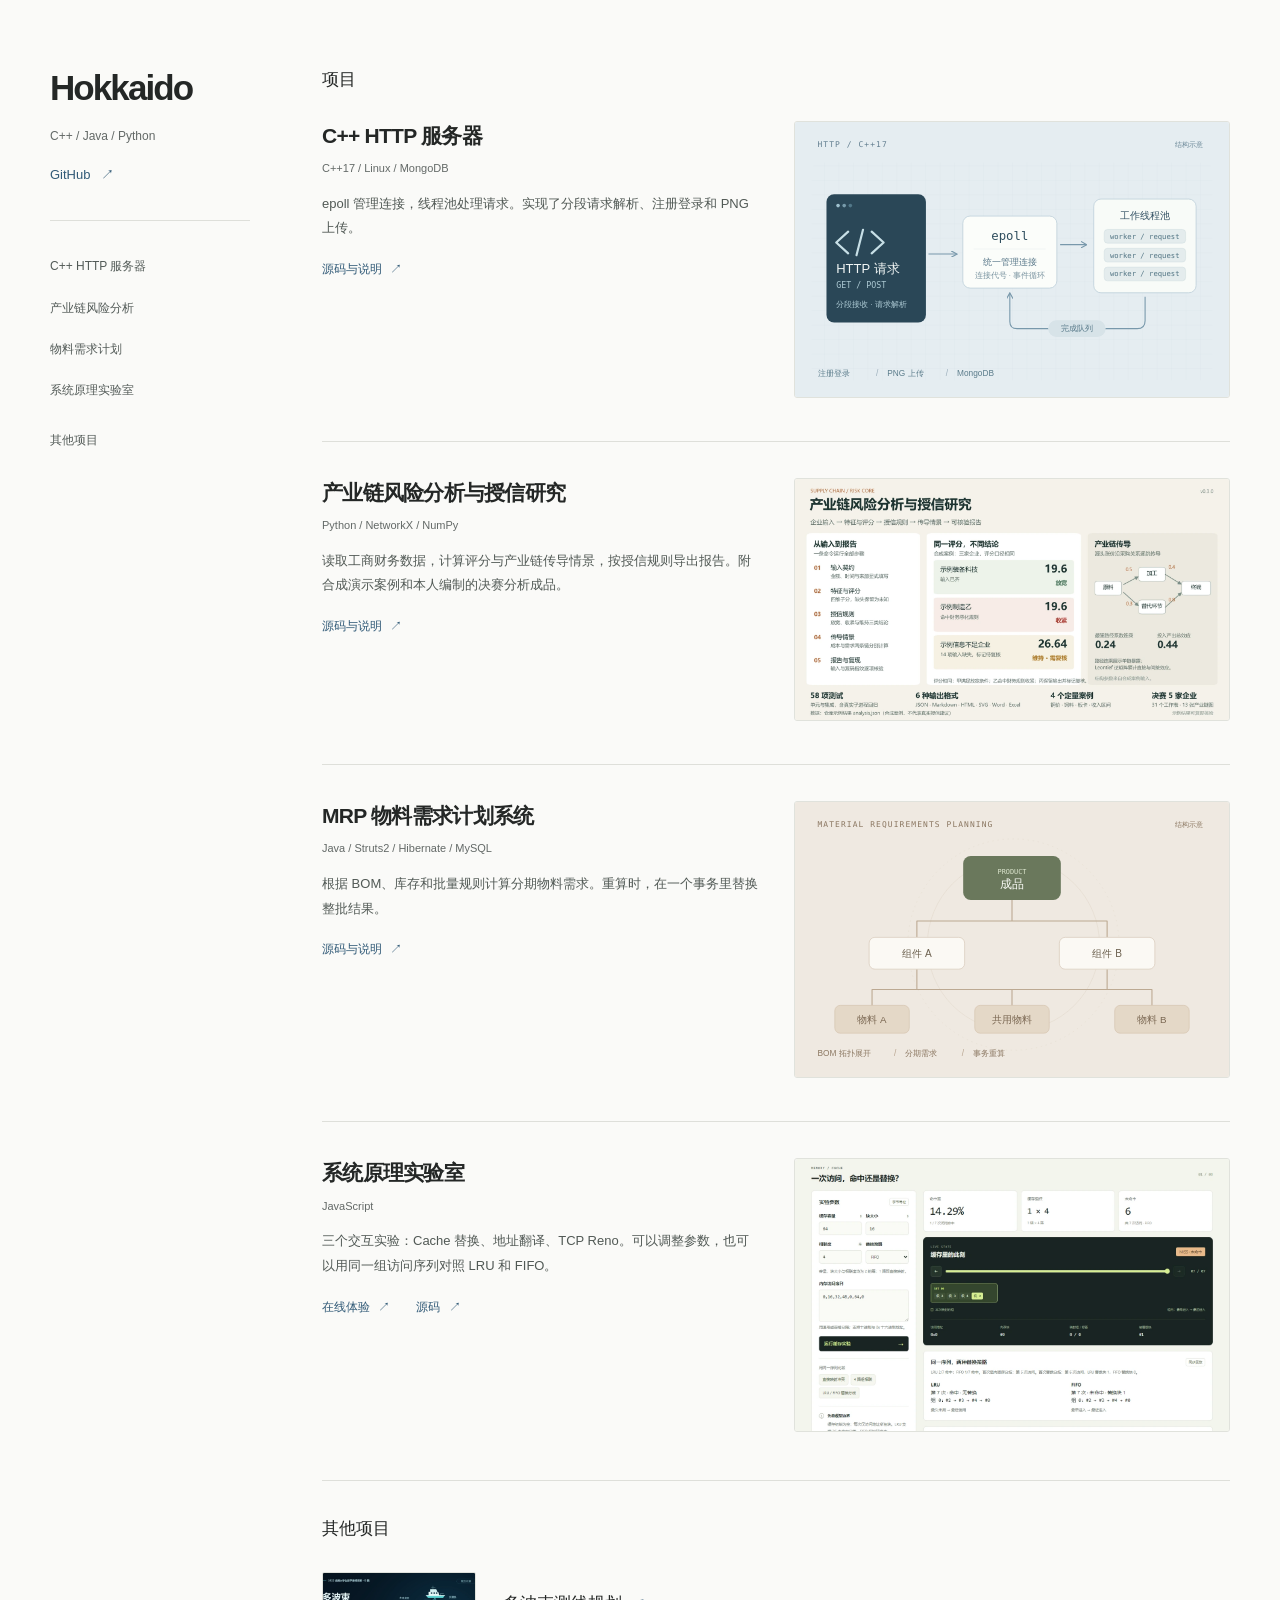
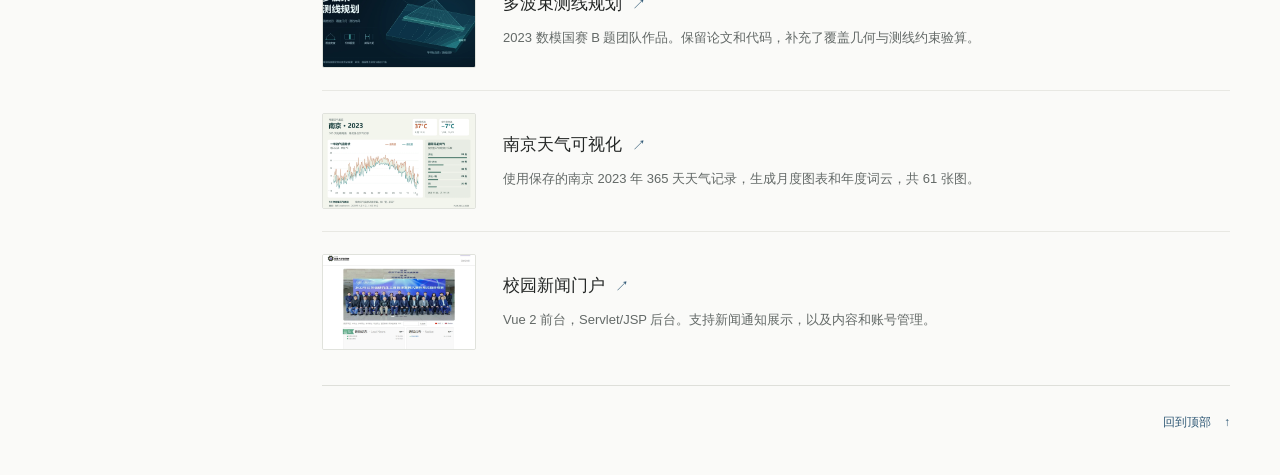
==== commit b31d2048: "style: 优先展示 C++ 服务器并统一项目版面" ====
--- a/index.html
+++ b/index.html
@@ -4,7 +4,7 @@
   <meta charset="utf-8">
   <meta name="viewport" content="width=device-width, initial-scale=1">
   <meta name="theme-color" content="#fafaf8">
-  <meta name="description" content="Hokkaido 的项目：系统原理实验室、C++ HTTP 服务器、产业链风险分析、MRP、数学建模与数据可视化。">
+  <meta name="description" content="Hokkaido 的项目：C++ HTTP 服务器、产业链风险分析、MRP、系统原理实验室、数学建模与数据可视化。">
   <meta property="og:type" content="website">
   <meta property="og:title" content="Hokkaido · 项目">
   <meta property="og:description" content="系统实验、服务端程序、建模与数据分析。附源码和在线体验入口。">
@@ -23,10 +23,10 @@
       <p class="profile-languages">C++ / Java / Python</p>
       <a class="profile-github" href="https://github.com/Hokkaidoooo">GitHub <span aria-hidden="true">↗</span></a>
       <nav class="project-nav" aria-label="项目导航">
-        <a href="#systems">系统原理实验室</a>
         <a href="#http">C++ HTTP 服务器</a>
         <a href="#risk">产业链风险分析</a>
         <a href="#mrp">物料需求计划</a>
+        <a href="#systems">系统原理实验室</a>
         <a href="#more">其他项目</a>
       </nav>
     </header>
@@ -34,19 +34,6 @@
     <main id="main" tabindex="-1">
       <section class="projects" aria-labelledby="projects-title">
         <h2 class="section-title" id="projects-title">项目</h2>
-
-        <article class="project project-lead" id="systems" aria-labelledby="systems-title">
-          <h3 id="systems-title">系统原理实验室</h3>
-          <p class="stack">JavaScript</p>
-          <p class="project-description">三个交互实验：Cache 替换、地址翻译、TCP Reno。可以调整参数，也可以用同一组访问序列对照 LRU 和 FIFO。</p>
-          <div class="project-links">
-            <a href="https://hokkaidoooo.github.io/cs-systems-lab/">在线体验 <span aria-hidden="true">↗</span></a>
-            <a href="https://github.com/Hokkaidoooo/cs-systems-lab">源码 <span aria-hidden="true">↗</span></a>
-          </div>
-          <figure class="project-image lead-image">
-            <img src="assets/systems-lab.webp" width="1280" height="800" alt="Cache 实验的实际界面：参数输入、缓存状态，以及 LRU 和 FIFO 的对照结果" fetchpriority="high">
-          </figure>
-        </article>
 
         <article class="project project-row" id="http" aria-labelledby="http-title">
           <div class="project-copy">
@@ -56,7 +43,7 @@
             <div class="project-links"><a href="https://github.com/Hokkaidoooo/cpp-http-server">源码与说明 <span aria-hidden="true">↗</span></a></div>
           </div>
           <figure class="project-image">
-            <img src="assets/http-server.svg" width="1200" height="760" alt="服务器结构示意：epoll 管理连接，工作线程通过完成队列交回结果" loading="lazy">
+            <img src="assets/http-server.svg" width="1200" height="760" alt="服务器结构示意：epoll 管理连接，工作线程通过完成队列交回结果" fetchpriority="high">
           </figure>
         </article>
 
@@ -81,6 +68,21 @@
           </div>
           <figure class="project-image">
             <img src="assets/mrp-system.svg" width="1200" height="760" alt="物料需求计划结构示意：成品、组件和共用物料组成多层 BOM" loading="lazy">
+          </figure>
+        </article>
+
+        <article class="project project-row" id="systems" aria-labelledby="systems-title">
+          <div class="project-copy">
+            <h3 id="systems-title">系统原理实验室</h3>
+            <p class="stack">JavaScript</p>
+            <p class="project-description">三个交互实验：Cache 替换、地址翻译、TCP Reno。可以调整参数，也可以用同一组访问序列对照 LRU 和 FIFO。</p>
+            <div class="project-links">
+              <a href="https://hokkaidoooo.github.io/cs-systems-lab/">在线体验 <span aria-hidden="true">↗</span></a>
+              <a href="https://github.com/Hokkaidoooo/cs-systems-lab">源码 <span aria-hidden="true">↗</span></a>
+            </div>
+          </div>
+          <figure class="project-image">
+            <img src="assets/systems-lab.webp" width="1280" height="800" alt="Cache 实验的实际界面：参数输入、缓存状态，以及 LRU 和 FIFO 的对照结果" loading="lazy">
           </figure>
         </article>
       </section>
--- a/assets/site.css
+++ b/assets/site.css
@@ -36,21 +36,16 @@
 .project-nav a:last-child { margin-top: 9px; }
 
 .section-title { margin-bottom: 28px; font-size: 17px; font-weight: 500; line-height: 1.5; }
-.project h3 { font-size: 25px; font-weight: 600; letter-spacing: -.035em; line-height: 1.45; }
+.project h3 { font-size: 21px; font-weight: 600; letter-spacing: -.035em; line-height: 1.45; }
 .stack { margin-top: 9px; color: var(--muted); font-size: 11px; line-height: 1.6; }
-.project-description { max-width: 62ch; margin-top: 17px; font-size: 14px; line-height: 1.95; color: #515955; }
-.project-links { display: flex; flex-wrap: wrap; gap: 26px; margin-top: 14px; }
+.project-description { max-width: 62ch; margin-top: 14px; font-size: 13px; line-height: 1.9; color: #515955; }
+.project-links { display: flex; flex-wrap: wrap; gap: 26px; margin-top: 13px; }
 .project-links a { padding-block: 6px; font-size: 12px; line-height: 1.5; }
 .project-links span { margin-left: 5px; }
 .project-image { overflow: hidden; border: 1px solid #e0e2dc; border-radius: 3px; }
 .project-image img { width: 100%; }
-.lead-image { margin-top: 24px; }
 .project + .project { margin-top: 43px; padding-top: 36px; border-top: 1px solid var(--line); }
-.project-row { display: grid; grid-template-columns: minmax(0, 1fr) minmax(0, 1fr); align-items: center; gap: 35px; }
-.project-row h3 { font-size: 21px; }
-.project-row .project-description { font-size: 13px; margin-top: 14px; line-height: 1.9; }
-.project-row .project-links { margin-top: 13px; }
-.project-row .project-image { align-self: center; }
+.project-row { display: grid; grid-template-columns: minmax(0, 1fr) minmax(0, 1fr); align-items: start; gap: 35px; }
 
 .other-projects { margin-top: 48px; padding-top: 35px; border-top: 1px solid var(--line); }
 .other-projects .section-title { margin-bottom: 9px; }
@@ -74,7 +69,7 @@
   .layout { grid-template-columns: 175px minmax(0, 1fr); gap: 44px; width: calc(100% - 72px); }
   .profile h1 { font-size: 31px; }
   .project-row { gap: 25px; }
-  .project-row h3 { font-size: 20px; }
+  .project h3 { font-size: 20px; }
 }
 
 @media (max-width: 900px) {
@@ -96,13 +91,10 @@
   .profile-languages { margin-top: 8px; font-size: 11px; }
   .project-nav { column-gap: 19px; padding-top: 15px; }
   .project-nav a { font-size: 11px; }
-  .project h3 { font-size: 23px; }
-  .project-description { font-size: 13px; margin-top: 13px; line-height: 1.9; }
+  .project h3 { font-size: 21px; }
+  .project-description { margin-top: 12px; }
   .project-links { margin-top: 11px; }
-  .lead-image { margin-top: 19px; }
   .project-row { grid-template-columns: 1fr; gap: 20px; }
-  .project-row h3 { font-size: 21px; }
-  .project-row .project-description { margin-top: 12px; }
   .project + .project { margin-top: 30px; padding-top: 27px; }
   .other-projects { margin-top: 31px; padding-top: 26px; }
   .other-project { grid-template-columns: 96px minmax(0, 1fr); gap: 17px; padding-block: 20px; }
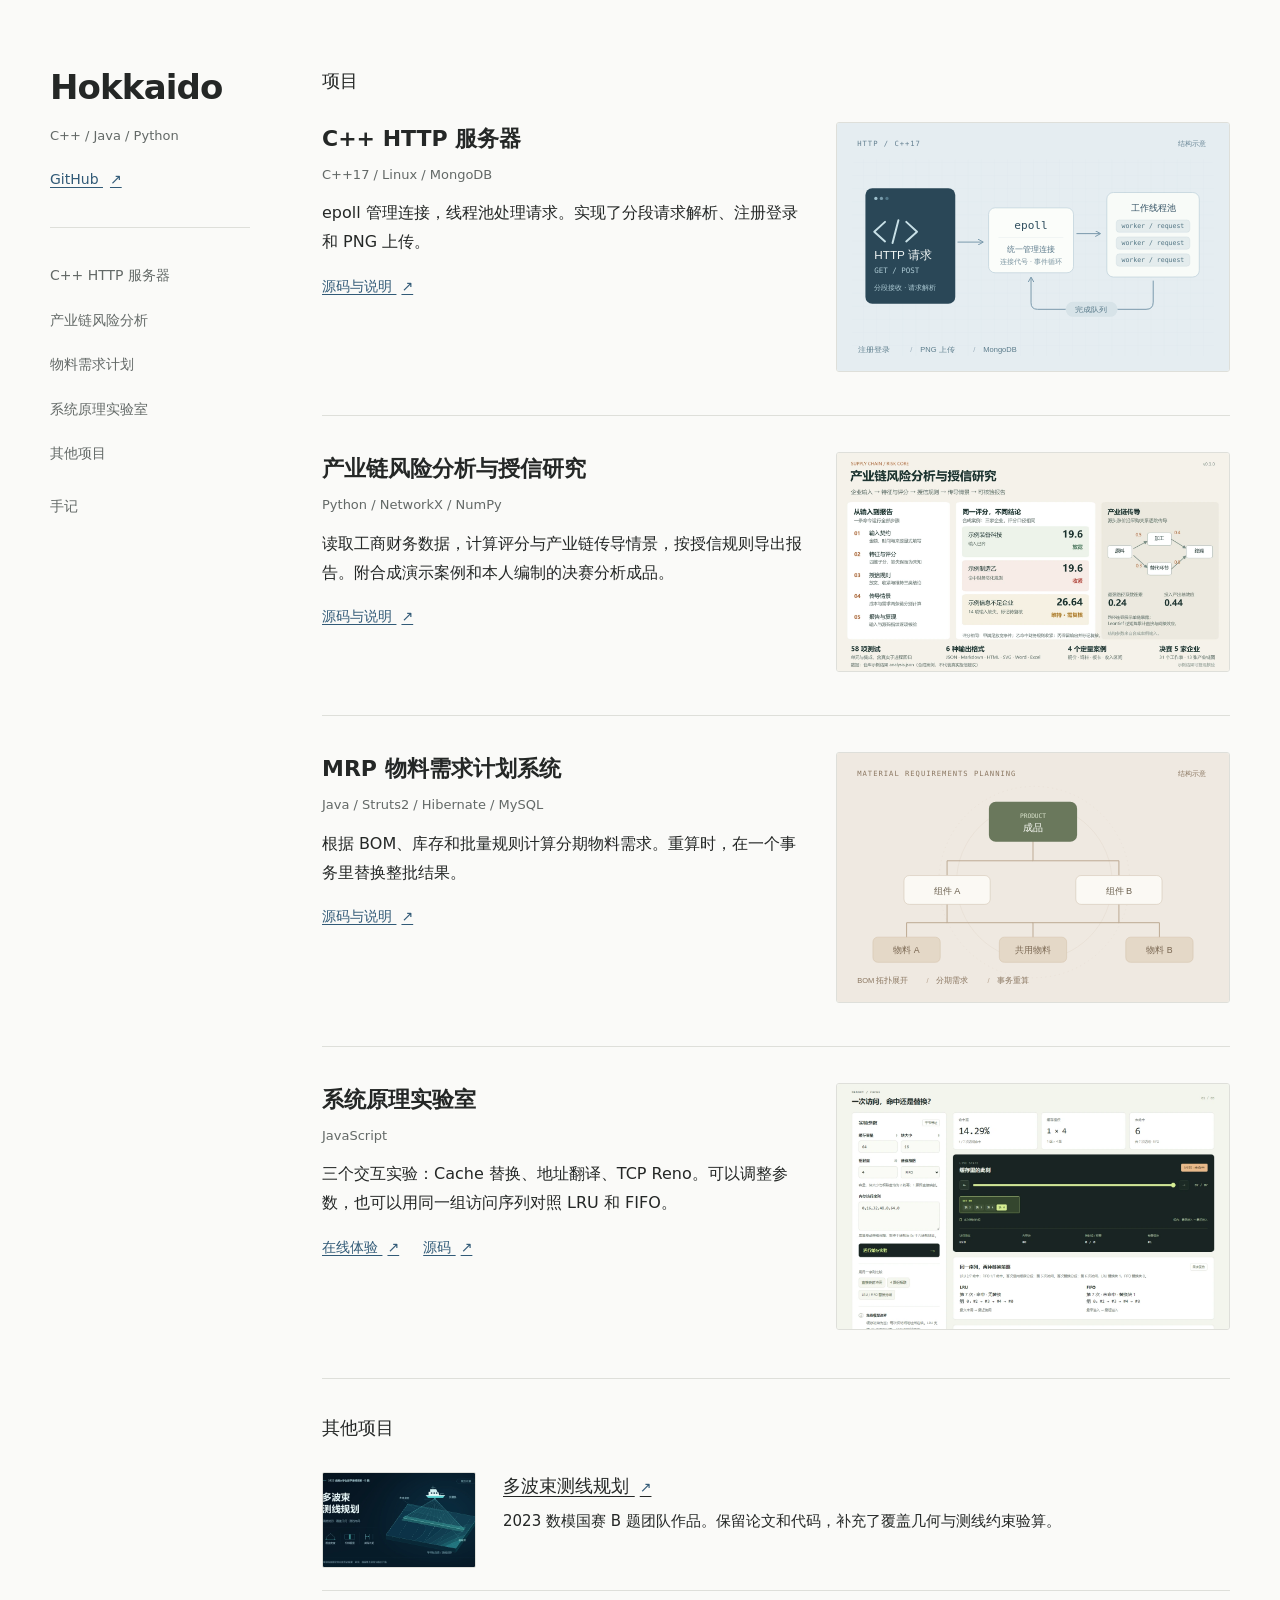
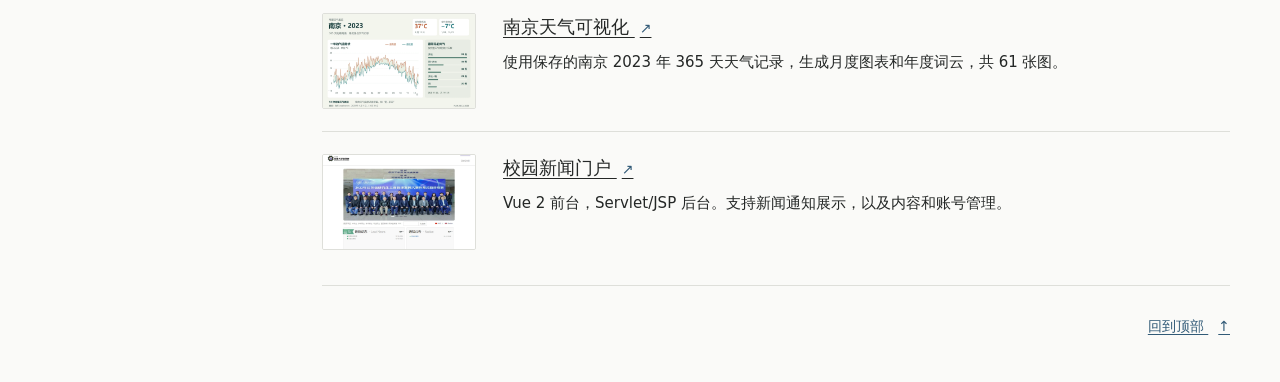
==== commit dd47871d: "style: 改善作品集文字层级与阅读导航" ====
--- a/index.html
+++ b/index.html
@@ -22,12 +22,13 @@
       <h1><a href="#top">Hokkaido</a></h1>
       <p class="profile-languages">C++ / Java / Python</p>
       <a class="profile-github" href="https://github.com/Hokkaidoooo">GitHub <span aria-hidden="true">↗</span></a>
-      <nav class="project-nav" aria-label="项目导航">
+      <nav class="project-nav" aria-label="站内导航">
         <a href="#http">C++ HTTP 服务器</a>
         <a href="#risk">产业链风险分析</a>
         <a href="#mrp">物料需求计划</a>
         <a href="#systems">系统原理实验室</a>
         <a href="#more">其他项目</a>
+        <a href="https://hokkaidoooo.github.io/blog/">手记</a>
       </nav>
     </header>
 
--- a/assets/site.css
+++ b/assets/site.css
@@ -7,91 +7,88 @@
   --muted: #636967;
   --line: #dedfda;
   --link: #315a77;
-  --font: -apple-system, BlinkMacSystemFont, "Segoe UI", "PingFang SC", "Microsoft YaHei", sans-serif;
+  --selection: #e0e8eb;
+  --font: system-ui, -apple-system, BlinkMacSystemFont, "Segoe UI", "PingFang SC", "Microsoft YaHei", sans-serif;
 }
 
 * { box-sizing: border-box; }
 html { scroll-behavior: smooth; scroll-padding-top: 28px; }
-body { margin: 0; background: var(--paper); color: var(--ink); font-family: var(--font); -webkit-font-smoothing: antialiased; }
-::selection { background: #e0e8eb; }
+body { margin: 0; background: var(--paper); color: var(--ink); font-family: var(--font); font-size: 1rem; line-height: 1.75; overflow-wrap: break-word; -webkit-font-smoothing: antialiased; }
+::selection { background: var(--selection); }
 h1, h2, h3, p, figure { margin: 0; }
-a { color: var(--link); text-decoration: none; text-underline-offset: 5px; }
-a:hover { text-decoration: underline; }
+a { color: var(--link); text-decoration: underline; text-decoration-thickness: 1px; text-underline-offset: .2em; }
+a:hover { text-decoration-thickness: 2px; }
 a:focus-visible { outline: 2px solid var(--link); outline-offset: 5px; border-radius: 2px; }
 img { display: block; max-width: 100%; height: auto; }
 #main:focus { outline: none; }
-.skip-link { position: fixed; top: -100px; left: 20px; z-index: 10; padding: 12px 18px; background: var(--ink); color: white; }
+.skip-link { position: fixed; top: -100px; left: 20px; z-index: 10; padding: 12px 18px; background: var(--ink); color: var(--paper); }
 .skip-link:focus { top: 16px; }
 
 .layout { display: grid; grid-template-columns: 200px minmax(0, 1fr); gap: 72px; width: min(1180px, calc(100% - 96px)); margin: 67px auto 0; }
 .profile { position: sticky; top: 55px; align-self: start; }
-.profile h1 { font-size: 35px; line-height: 1.2; font-weight: 600; letter-spacing: -.055em; }
-.profile h1 a { color: var(--ink); }
-.profile h1 a:hover { text-decoration: none; }
-.profile-languages { margin-top: 17px; font-size: 12px; line-height: 1.7; color: var(--muted); }
-.profile-github { display: inline-block; margin-top: 15px; padding-block: 5px; font-size: 13px; }
+.profile h1 { font-size: 2.125rem; line-height: 1.2; font-weight: 600; letter-spacing: -.025em; }
+.profile h1 a { color: var(--ink); text-decoration: none; }
+.profile-languages { margin-top: 17px; font-size: .8125rem; line-height: 1.7; color: var(--muted); }
+.profile-github { display: inline-block; margin-top: 15px; padding-block: 5px; font-size: .875rem; }
 .profile-github span { margin-left: 7px; }
 .project-nav { display: grid; justify-items: start; gap: 4px; padding-top: 27px; margin-top: 31px; border-top: 1px solid var(--line); }
-.project-nav a { padding-block: 9px; color: #525a57; font-size: 12px; line-height: 1.6; }
+.project-nav a { padding-block: 9px; color: var(--muted); font-size: .875rem; line-height: 1.6; text-decoration: none; }
+.project-nav a:hover { text-decoration: underline; }
 .project-nav a:last-child { margin-top: 9px; }
 
-.section-title { margin-bottom: 28px; font-size: 17px; font-weight: 500; line-height: 1.5; }
-.project h3 { font-size: 21px; font-weight: 600; letter-spacing: -.035em; line-height: 1.45; }
-.stack { margin-top: 9px; color: var(--muted); font-size: 11px; line-height: 1.6; }
-.project-description { max-width: 62ch; margin-top: 14px; font-size: 13px; line-height: 1.9; color: #515955; }
-.project-links { display: flex; flex-wrap: wrap; gap: 26px; margin-top: 13px; }
-.project-links a { padding-block: 6px; font-size: 12px; line-height: 1.5; }
+.section-title { margin-bottom: 28px; font-size: 1.125rem; font-weight: 500; line-height: 1.5; }
+.project h3 { font-size: 1.375rem; font-weight: 600; line-height: 1.5; }
+.stack { margin-top: 9px; color: var(--muted); font-size: .8125rem; line-height: 1.65; }
+.project-description { max-width: 62ch; margin-top: 14px; font-size: 1rem; line-height: 1.8; }
+.project-links { display: flex; flex-wrap: wrap; gap: 4px 24px; margin-top: 13px; }
+.project-links a { padding-block: 6px; font-size: .875rem; line-height: 1.5; }
 .project-links span { margin-left: 5px; }
-.project-image { overflow: hidden; border: 1px solid #e0e2dc; border-radius: 3px; }
+.project-image { overflow: hidden; border: 1px solid var(--line); border-radius: 3px; }
 .project-image img { width: 100%; }
 .project + .project { margin-top: 43px; padding-top: 36px; border-top: 1px solid var(--line); }
-.project-row { display: grid; grid-template-columns: minmax(0, 1fr) minmax(0, 1fr); align-items: start; gap: 35px; }
+.project-row { display: grid; grid-template-columns: minmax(0, 1.1fr) minmax(0, .9fr); align-items: start; gap: 32px; }
 
 .other-projects { margin-top: 48px; padding-top: 35px; border-top: 1px solid var(--line); }
 .other-projects .section-title { margin-bottom: 9px; }
-.other-project { display: grid; grid-template-columns: 154px minmax(0, 1fr); gap: 27px; align-items: center; padding-block: 22px; }
-.other-project + .other-project { border-top: 1px solid #e8e8e3; }
-.other-project > img { width: 154px; height: 96px; object-fit: cover; object-position: top; border: 1px solid #e0e2dc; border-radius: 2px; }
-.other-project h3 { font-size: 17px; font-weight: 500; line-height: 1.5; }
+.other-project { display: grid; grid-template-columns: 154px minmax(0, 1fr); gap: 27px; align-items: start; padding-block: 22px; }
+.other-project + .other-project { border-top: 1px solid var(--line); }
+.other-project > img { width: 154px; height: 96px; object-fit: cover; object-position: top; border: 1px solid var(--line); border-radius: 2px; }
+.other-project h3 { font-size: 1.125rem; font-weight: 500; line-height: 1.5; }
 .other-project h3 a { color: var(--ink); }
-.other-project h3 span { margin-left: 5px; font-size: 14px; color: var(--link); }
-.other-project p { margin-top: 9px; color: var(--muted); font-size: 13px; line-height: 1.85; }
-.site-footer { margin-top: 13px; padding: 28px 0 44px; border-top: 1px solid var(--line); text-align: right; font-size: 12px; }
+.other-project h3 span { margin-left: 5px; font-size: .875rem; color: var(--link); }
+.other-project p { max-width: 62ch; margin-top: 9px; font-size: .9375rem; line-height: 1.8; }
+.site-footer { margin-top: 13px; padding: 28px 0 44px; border-top: 1px solid var(--line); text-align: right; font-size: .875rem; }
 .site-footer span { margin-left: 10px; }
 
 .not-found { width: min(600px, calc(100% - 48px)); margin: 18vh auto; }
-.not-found .error-code { color: var(--muted); font: 13px/1.5 Consolas, monospace; }
-.not-found h1 { margin-top: 25px; font-size: 34px; line-height: 1.5; font-weight: 600; }
-.not-found p { margin-top: 18px; color: var(--muted); font-size: 15px; line-height: 1.8; }
-.not-found a { display: inline-block; padding-block: 10px; margin-top: 22px; font-size: 14px; }
+.not-found .error-code { color: var(--muted); font: .8125rem/1.5 Consolas, monospace; }
+.not-found h1 { margin-top: 25px; font-size: 2.125rem; line-height: 1.5; font-weight: 600; }
+.not-found p { margin-top: 18px; color: var(--muted); font-size: 1rem; line-height: 1.8; }
+.not-found a { display: inline-block; padding-block: 10px; margin-top: 22px; font-size: .875rem; }
 
 @media (max-width: 1150px) {
   .layout { grid-template-columns: 175px minmax(0, 1fr); gap: 44px; width: calc(100% - 72px); }
-  .profile h1 { font-size: 31px; }
-  .project-row { gap: 25px; }
-  .project h3 { font-size: 20px; }
+  .profile h1 { font-size: 2rem; }
+  .project-row { gap: 24px; }
 }
 
 @media (max-width: 900px) {
   .layout { display: block; width: min(700px, calc(100% - 64px)); margin-top: 36px; }
-  .profile { position: static; display: grid; grid-template-columns: 1fr auto; align-items: center; padding-bottom: 23px; margin-bottom: 30px; border-bottom: 1px solid var(--line); }
-  .profile h1 { font-size: 31px; }
+  .profile { position: static; display: grid; grid-template-columns: minmax(0, 1fr) auto; column-gap: 24px; align-items: center; padding-bottom: 23px; margin-bottom: 30px; border-bottom: 1px solid var(--line); }
   .profile-languages { grid-column: 1; margin-top: 9px; }
-  .profile-github { grid-column: 2; grid-row: 1 / 3; margin-top: 0; font-size: 13px; }
+  .profile-github { grid-column: 2; grid-row: 1 / 3; margin-top: 0; }
   .project-nav { grid-column: 1 / -1; display: flex; flex-wrap: wrap; gap: 0 21px; padding-top: 18px; margin-top: 0; border: 0; }
-  .project-nav a { padding-block: 8px; font-size: 11px; }
+  .project-nav a { padding-block: 8px; }
   .project-nav a:last-child { margin-top: 0; }
-  .section-title { margin-bottom: 24px; font-size: 15px; }
+  .section-title { margin-bottom: 24px; }
 }
 
 @media (max-width: 600px) {
   .layout { width: calc(100% - 40px); margin-top: 27px; }
   .profile { margin-bottom: 27px; padding-bottom: 17px; }
-  .profile h1 { font-size: 29px; }
-  .profile-languages { margin-top: 8px; font-size: 11px; }
+  .profile h1 { font-size: 1.875rem; }
+  .profile-languages { margin-top: 8px; }
   .project-nav { column-gap: 19px; padding-top: 15px; }
-  .project-nav a { font-size: 11px; }
-  .project h3 { font-size: 21px; }
   .project-description { margin-top: 12px; }
   .project-links { margin-top: 11px; }
   .project-row { grid-template-columns: 1fr; gap: 20px; }
@@ -99,13 +96,14 @@
   .other-projects { margin-top: 31px; padding-top: 26px; }
   .other-project { grid-template-columns: 96px minmax(0, 1fr); gap: 17px; padding-block: 20px; }
   .other-project > img { width: 96px; height: 76px; }
-  .other-project h3 { font-size: 16px; }
-  .other-project p { margin-top: 7px; font-size: 12px; line-height: 1.85; }
+  .other-project p { margin-top: 7px; }
   .site-footer { padding-bottom: 33px; }
 }
 
 @media (max-width: 360px) {
   .layout { width: calc(100% - 32px); }
+  .profile { grid-template-columns: minmax(0, 1fr); }
+  .profile-github { grid-column: 1; grid-row: auto; justify-self: start; margin-top: 8px; }
   .project-nav { column-gap: 14px; }
   .other-project { grid-template-columns: 80px minmax(0, 1fr); gap: 13px; }
   .other-project > img { width: 80px; height: 68px; }
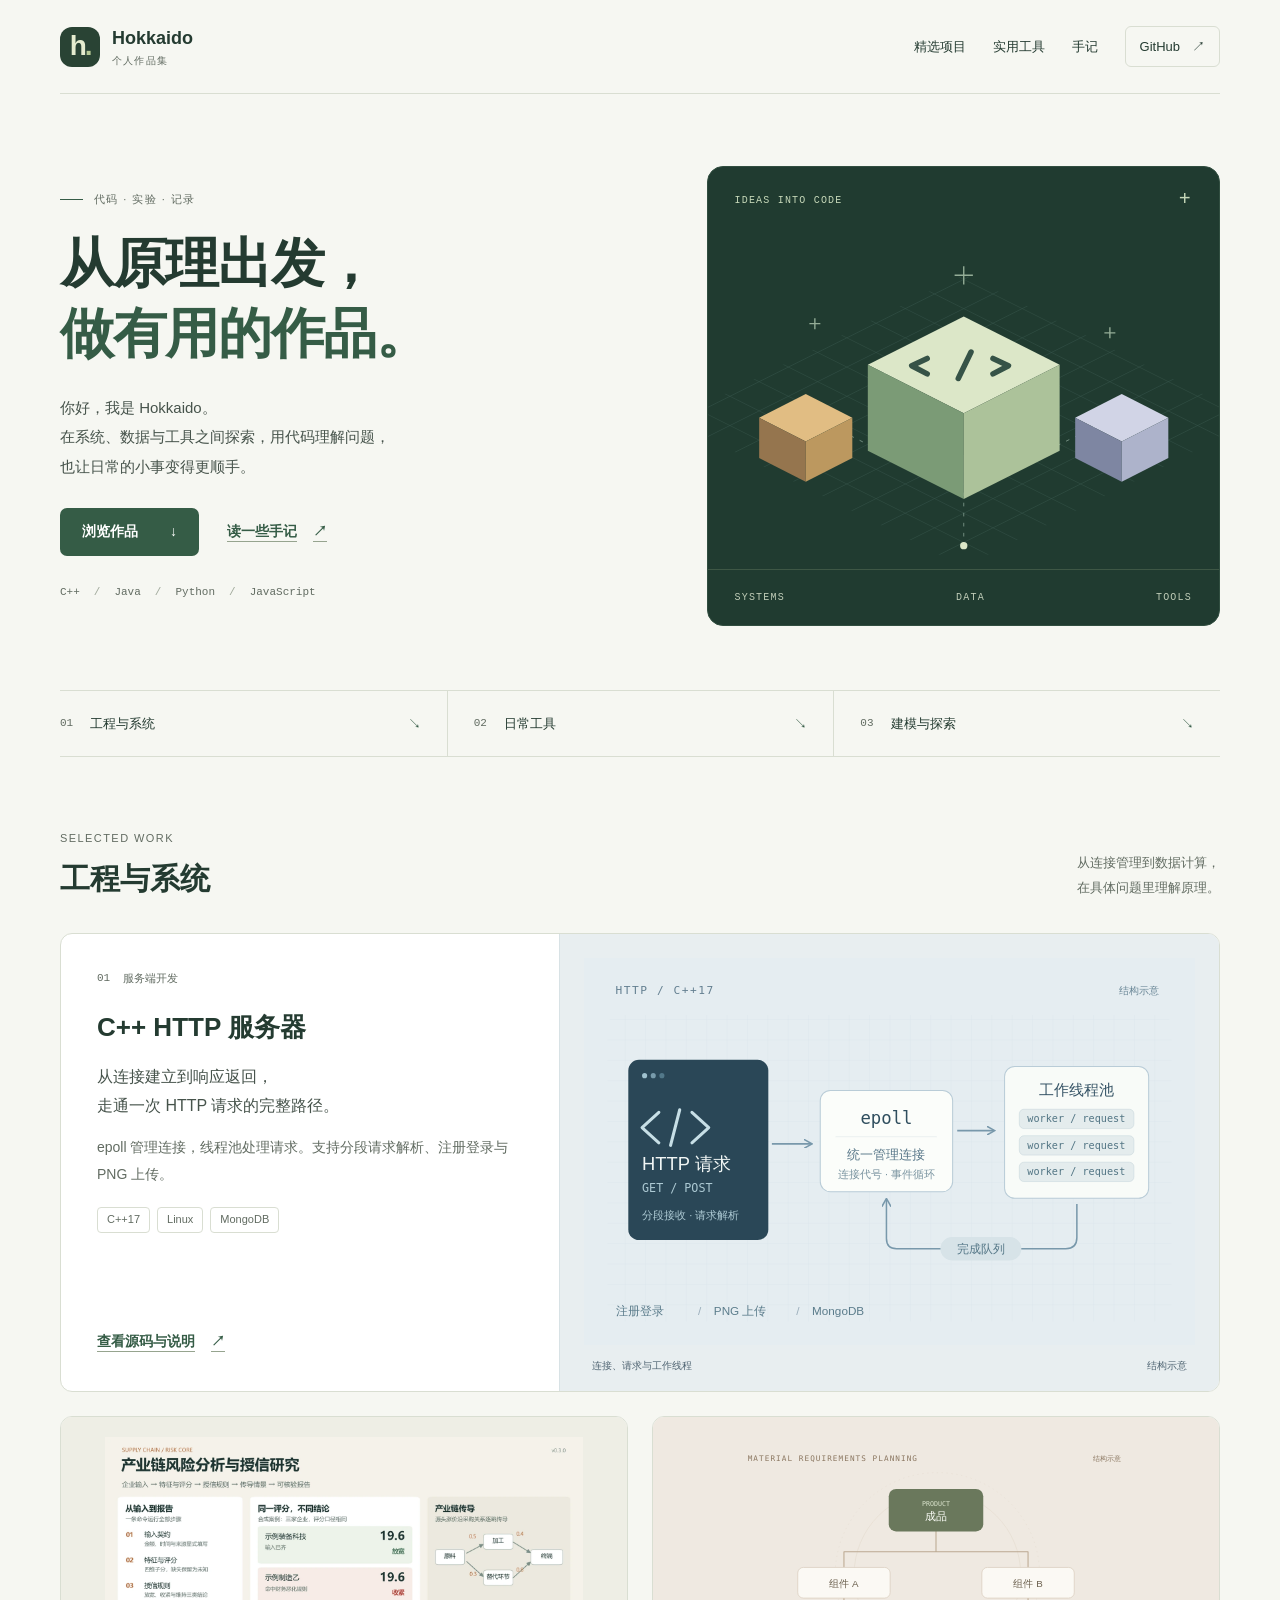
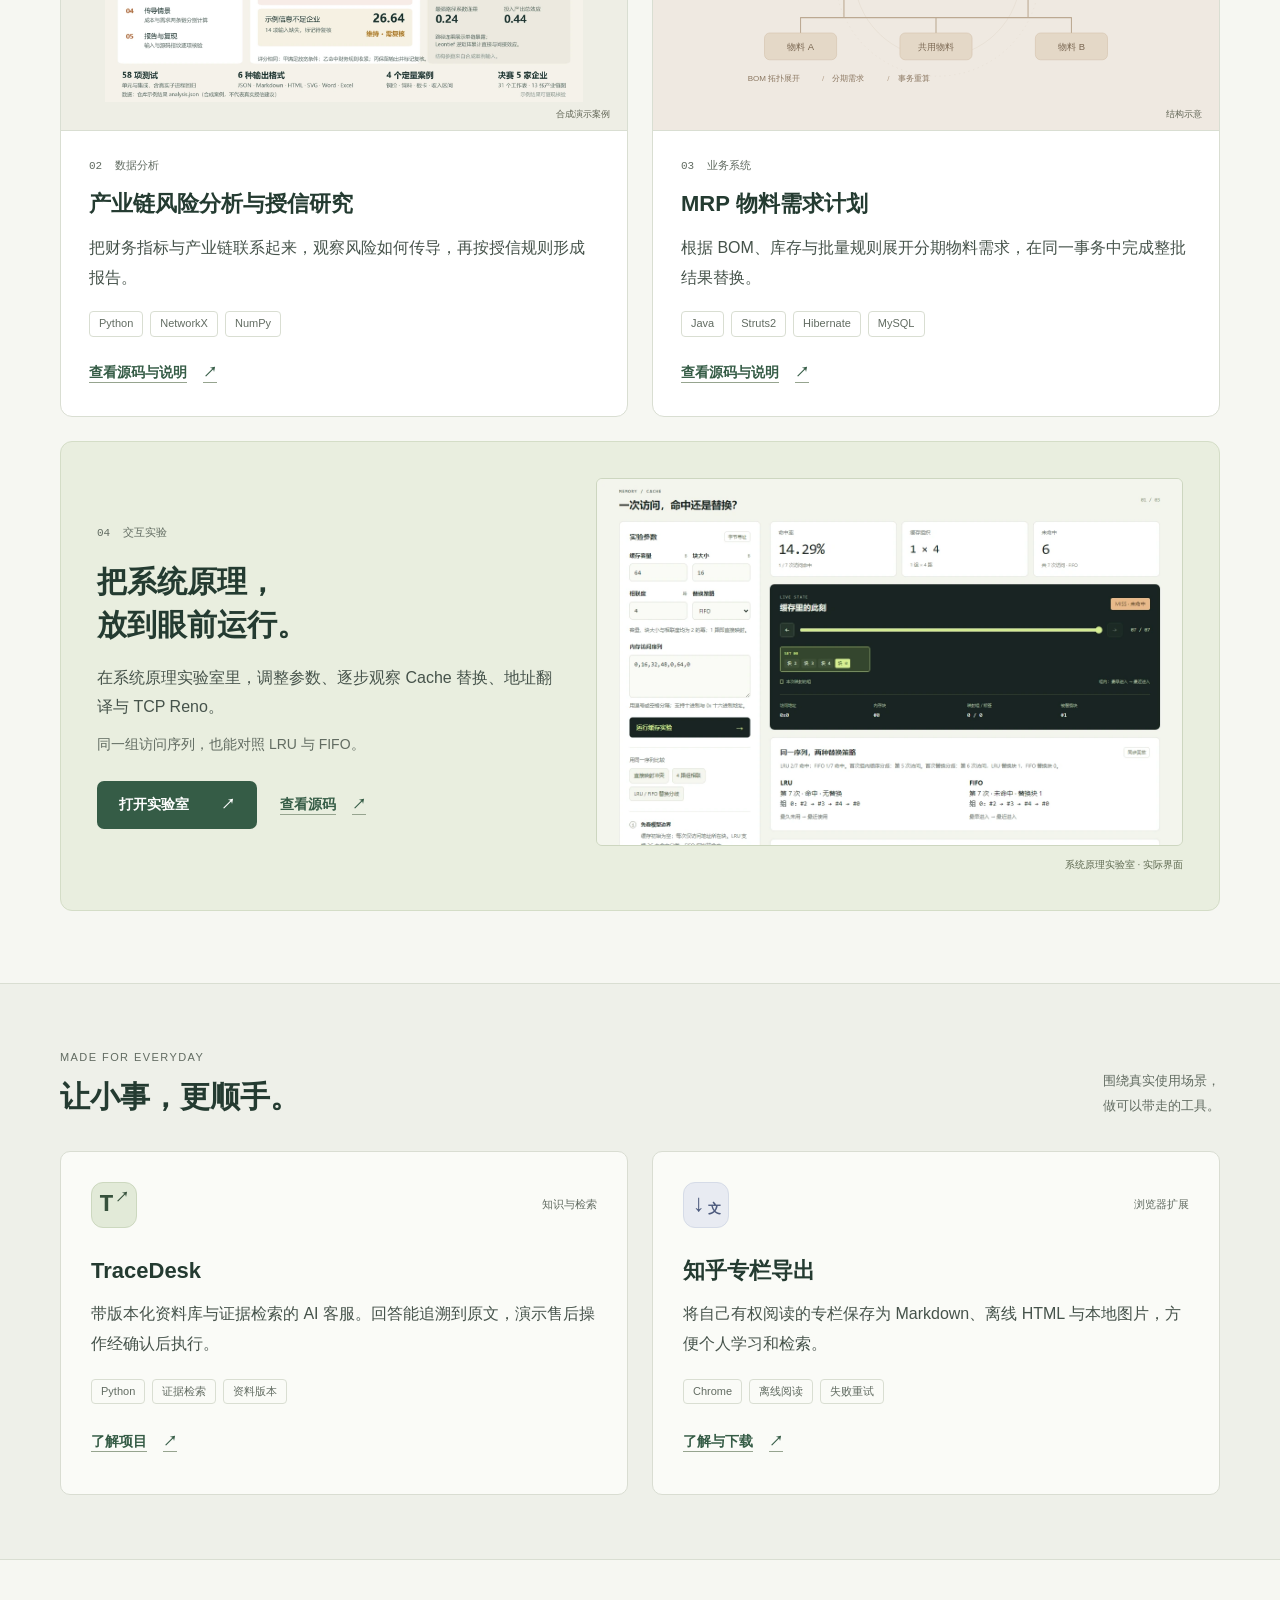
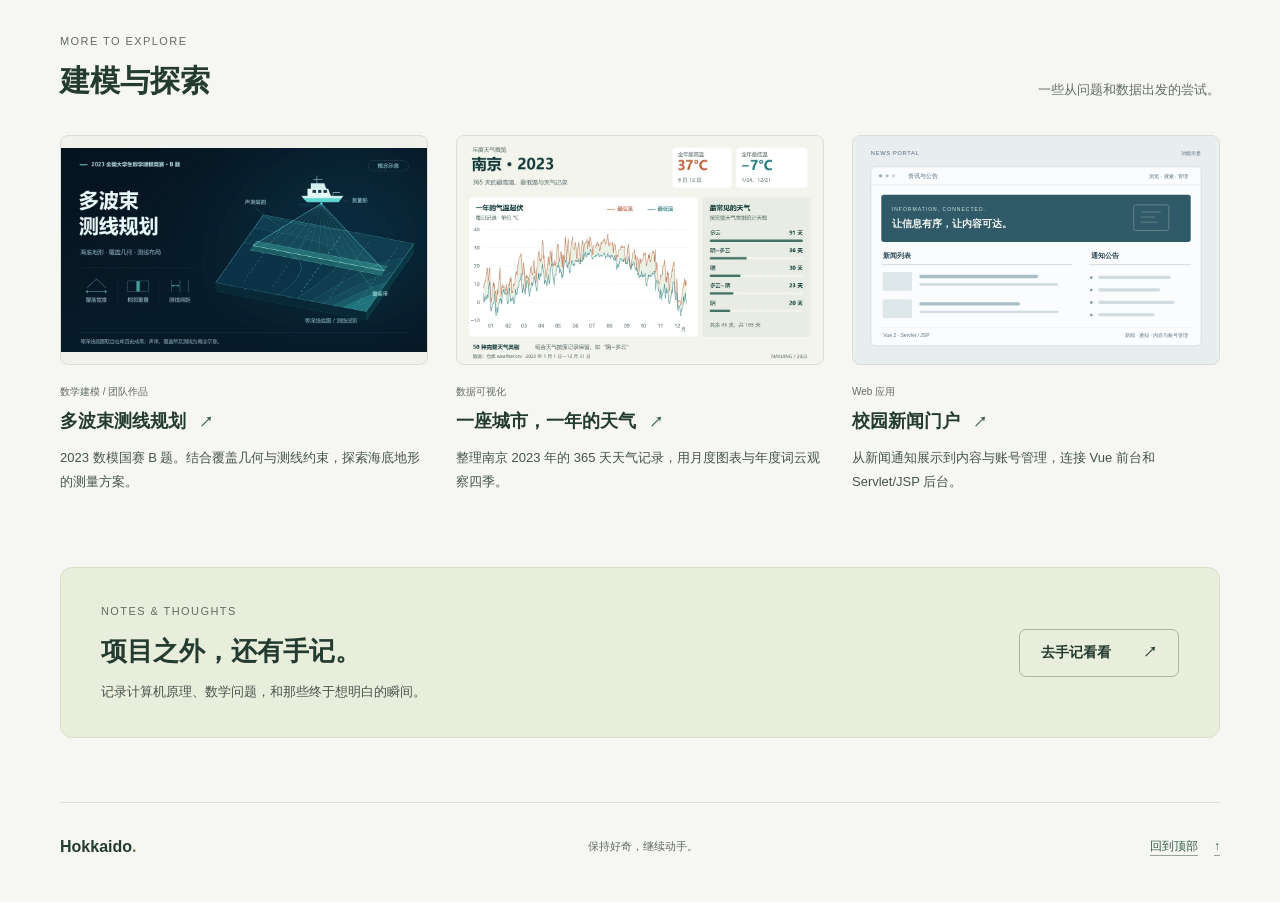
==== commit 20575f85: "style: 优化作品集布局并移除身份线索配图" ====
--- a/index.html
+++ b/index.html
@@ -3,121 +3,197 @@
 <head>
   <meta charset="utf-8">
   <meta name="viewport" content="width=device-width, initial-scale=1">
-  <meta name="theme-color" content="#fafaf8">
-  <meta name="description" content="Hokkaido 的项目：C++ HTTP 服务器、产业链风险分析、MRP、系统原理实验室、数学建模与数据可视化。">
+  <meta name="theme-color" content="#f6f7f2">
+  <meta name="description" content="Hokkaido 的作品集。探索系统原理、服务端开发、数据分析与实用工具，查看项目源码和在线体验。">
   <meta property="og:type" content="website">
-  <meta property="og:title" content="Hokkaido · 项目">
-  <meta property="og:description" content="系统实验、服务端程序、建模与数据分析。附源码和在线体验入口。">
+  <meta property="og:title" content="Hokkaido · 从原理出发，做有用的作品">
+  <meta property="og:description" content="系统、数据与工具。用代码理解问题，把想法变成可体验的作品。">
   <meta property="og:url" content="https://hokkaidoooo.github.io/">
   <meta property="og:locale" content="zh_CN">
+  <meta name="referrer" content="strict-origin-when-cross-origin">
   <link rel="canonical" href="https://hokkaidoooo.github.io/">
   <link rel="icon" href="assets/favicon.svg" type="image/svg+xml">
   <link rel="stylesheet" href="assets/site.css">
-  <title>Hokkaido · 项目</title>
+  <title>Hokkaido · 作品集</title>
 </head>
 <body id="top">
   <a class="skip-link" href="#main">跳到正文</a>
-  <div class="layout">
-    <header class="profile">
-      <h1><a href="#top">Hokkaido</a></h1>
-      <p class="profile-languages">C++ / Java / Python</p>
-      <a class="profile-github" href="https://github.com/Hokkaidoooo">GitHub <span aria-hidden="true">↗</span></a>
-      <nav class="project-nav" aria-label="站内导航">
-        <a href="#http">C++ HTTP 服务器</a>
-        <a href="#risk">产业链风险分析</a>
-        <a href="#mrp">物料需求计划</a>
-        <a href="#systems">系统原理实验室</a>
-        <a href="#more">其他项目</a>
-        <a href="https://hokkaidoooo.github.io/blog/">手记</a>
-      </nav>
-    </header>
-
-    <main id="main" tabindex="-1">
-      <section class="projects" aria-labelledby="projects-title">
-        <h2 class="section-title" id="projects-title">项目</h2>
-
-        <article class="project project-row" id="http" aria-labelledby="http-title">
-          <div class="project-copy">
-            <h3 id="http-title">C++ HTTP 服务器</h3>
-            <p class="stack">C++17 / Linux / MongoDB</p>
-            <p class="project-description">epoll 管理连接，线程池处理请求。实现了分段请求解析、注册登录和 PNG 上传。</p>
-            <div class="project-links"><a href="https://github.com/Hokkaidoooo/cpp-http-server">源码与说明 <span aria-hidden="true">↗</span></a></div>
-          </div>
-          <figure class="project-image">
-            <img src="assets/http-server.svg" width="1200" height="760" alt="服务器结构示意：epoll 管理连接，工作线程通过完成队列交回结果" fetchpriority="high">
+  <header class="site-header wrap">
+    <a class="brand" href="#top" aria-label="Hokkaido，回到首页顶部">
+      <span class="brand-mark" aria-hidden="true">h<span>.</span></span>
+      <span>Hokkaido<span class="brand-caption">个人作品集</span></span>
+    </a>
+    <nav class="site-nav" aria-label="站内导航">
+      <a href="#projects">精选项目</a><a href="#tools">实用工具</a>
+      <a href="https://hokkaidoooo.github.io/blog/">手记</a>
+      <a class="nav-github" href="https://github.com/Hokkaidoooo">GitHub <span aria-hidden="true">↗</span></a>
+    </nav>
+  </header>
+  <main id="main" tabindex="-1">
+    <section class="hero wrap" aria-labelledby="intro-title">
+      <div class="hero-copy">
+        <p class="eyebrow"><span class="small-rule" aria-hidden="true"></span>代码 · 实验 · 记录</p>
+        <h1 id="intro-title">从原理出发，<br><span>做有用的作品。</span></h1>
+        <p class="hero-description">你好，我是 Hokkaido。<br>在系统、数据与工具之间探索，用代码理解问题，<br class="desktop-break">也让日常的小事变得更顺手。</p>
+        <div class="hero-actions">
+          <a class="button button-primary" href="#projects">浏览作品 <span aria-hidden="true">↓</span></a>
+          <a class="text-link" href="https://hokkaidoooo.github.io/blog/">读一些手记 <span aria-hidden="true">↗</span></a>
+        </div>
+        <p class="hero-stack">C++ <span aria-hidden="true">/</span> Java <span aria-hidden="true">/</span> Python <span aria-hidden="true">/</span> JavaScript</p>
+      </div>
+      <div class="hero-art" aria-hidden="true">
+        <div class="art-heading"><span>IDEAS INTO CODE</span><span class="art-cross">+</span></div>
+        <svg viewBox="0 0 560 420" fill="none" xmlns="http://www.w3.org/2000/svg">
+          <defs><pattern id="art-grid" width="32" height="32" patternUnits="userSpaceOnUse" patternTransform="matrix(1 .5 -1 .5 280 70)"><path d="M32 0H0V32" stroke="#36544a" stroke-width="1"/></pattern></defs>
+          <path d="M-40 225 280 65 600 225 280 385Z" fill="url(#art-grid)"/>
+          <path d="m107 217 173 87 173-87M280 304v57M182 179l98-49 98 49" stroke="#789386" stroke-dasharray="4 7"/>
+          <path d="m280 157 105 53-105 53-105-53Z" fill="#152e25"/>
+          <path d="m280 111 105 53-105 53-105-53Z" fill="#dce7c8"/>
+          <path d="m175 164 105 53v94l-105-53Z" fill="#7b9b76"/>
+          <path d="m280 217 105-53v94l-105 53Z" fill="#acc29a"/>
+          <path d="m240 157-17 8 17 9m72-17 17 8-17 9m-24-24-14 29" stroke="#365347" stroke-width="6" stroke-linecap="round" stroke-linejoin="round"/>
+          <path d="m107 237 51 26-51 26-51-26Z" fill="#142e25"/>
+          <path d="m107 196 51 26-51 26-51-26Z" fill="#e1bd83"/>
+          <path d="m56 222 51 26v44l-51-26Z" fill="#95754e"/>
+          <path d="m107 248 51-26v44l-51 26Z" fill="#bc985f"/>
+          <path d="m453 237 51 26-51 26-51-26Z" fill="#142e25"/>
+          <path d="m453 196 51 26-51 26-51-26Z" fill="#d1d4e6"/>
+          <path d="m402 222 51 26v44l-51-26Z" fill="#7e86a2"/>
+          <path d="m453 248 51-26v44l-51 26Z" fill="#adb3cb"/>
+          <circle cx="280" cy="362" r="4" fill="#dce7c8"/>
+          <path d="M280 76V56M270 66h20M117 125v-12m-6 6h12M440 135v-12m-6 6h12" stroke="#94ad97" stroke-width="1.5"/>
+        </svg>
+        <div class="art-footer"><span>SYSTEMS</span><span>DATA</span><span>TOOLS</span></div>
+      </div>
+    </section>
+    <nav class="section-index wrap" aria-label="作品分类">
+      <a href="#projects"><span>01</span> 工程与系统 <span aria-hidden="true">↘</span></a>
+      <a href="#tools"><span>02</span> 日常工具 <span aria-hidden="true">↘</span></a>
+      <a href="#more"><span>03</span> 建模与探索 <span aria-hidden="true">↘</span></a>
+    </nav>
+    <section class="section wrap projects" id="projects" aria-labelledby="projects-title">
+      <div class="section-heading">
+        <div><p class="eyebrow">SELECTED WORK</p><h2 id="projects-title">工程与系统</h2></div>
+        <p class="section-intro">从连接管理到数据计算，<br>在具体问题里理解原理。</p>
+      </div>
+      <article class="featured-project project" id="http" aria-labelledby="http-title">
+        <div class="featured-copy">
+          <p class="project-kicker"><span class="project-number">01</span> 服务端开发</p>
+          <h3 id="http-title">C++ HTTP 服务器</h3>
+          <p class="project-description">从连接建立到响应返回，<br>走通一次 HTTP 请求的完整路径。</p>
+          <p class="project-detail">epoll 管理连接，线程池处理请求。支持分段请求解析、注册登录与 PNG 上传。</p>
+          <ul class="tags" aria-label="C++ HTTP 服务器技术栈"><li>C++17</li><li>Linux</li><li>MongoDB</li></ul>
+          <a class="text-link" href="https://github.com/Hokkaidoooo/cpp-http-server">查看源码与说明 <span aria-hidden="true">↗</span></a>
+        </div>
+        <figure class="featured-image">
+          <img src="assets/http-server.svg" width="1200" height="760" alt="服务器结构示意：epoll 管理连接，工作线程通过完成队列交回结果" fetchpriority="high">
+          <figcaption><span>连接、请求与工作线程</span><span>结构示意</span></figcaption>
+        </figure>
+      </article>
+      <div class="project-grid">
+        <article class="project project-card" id="risk" aria-labelledby="risk-title">
+          <figure class="card-image risk-image">
+            <img src="assets/risk-overview.webp" width="1440" height="800" alt="产业链分析的合成案例、报告流程与传导示意，图中标有数据来源" loading="lazy">
+            <figcaption>合成演示案例</figcaption>
           </figure>
-        </article>
-
-        <article class="project project-row" id="risk" aria-labelledby="risk-title">
-          <div class="project-copy">
+          <div class="card-copy">
+            <p class="project-kicker"><span class="project-number">02</span> 数据分析</p>
             <h3 id="risk-title">产业链风险分析与授信研究</h3>
-            <p class="stack">Python / NetworkX / NumPy</p>
-            <p class="project-description">读取工商财务数据，计算评分与产业链传导情景，按授信规则导出报告。附合成演示案例和本人编制的决赛分析成品。</p>
-            <div class="project-links"><a href="https://github.com/Hokkaidoooo/supply-chain-risk-core">源码与说明 <span aria-hidden="true">↗</span></a></div>
-          </div>
-          <figure class="project-image">
-            <img src="assets/risk-overview.webp" width="1440" height="800" alt="风险分析项目的合成案例、报告流程和产业链传导示意，图中保留数据来源说明" loading="lazy">
-          </figure>
-        </article>
-
-        <article class="project project-row" id="mrp" aria-labelledby="mrp-title">
-          <div class="project-copy">
-            <h3 id="mrp-title">MRP 物料需求计划系统</h3>
-            <p class="stack">Java / Struts2 / Hibernate / MySQL</p>
-            <p class="project-description">根据 BOM、库存和批量规则计算分期物料需求。重算时，在一个事务里替换整批结果。</p>
-            <div class="project-links"><a href="https://github.com/Hokkaidoooo/mrp-system">源码与说明 <span aria-hidden="true">↗</span></a></div>
-          </div>
-          <figure class="project-image">
-            <img src="assets/mrp-system.svg" width="1200" height="760" alt="物料需求计划结构示意：成品、组件和共用物料组成多层 BOM" loading="lazy">
-          </figure>
-        </article>
-
-        <article class="project project-row" id="systems" aria-labelledby="systems-title">
-          <div class="project-copy">
-            <h3 id="systems-title">系统原理实验室</h3>
-            <p class="stack">JavaScript</p>
-            <p class="project-description">三个交互实验：Cache 替换、地址翻译、TCP Reno。可以调整参数，也可以用同一组访问序列对照 LRU 和 FIFO。</p>
-            <div class="project-links">
-              <a href="https://hokkaidoooo.github.io/cs-systems-lab/">在线体验 <span aria-hidden="true">↗</span></a>
-              <a href="https://github.com/Hokkaidoooo/cs-systems-lab">源码 <span aria-hidden="true">↗</span></a>
-            </div>
-          </div>
-          <figure class="project-image">
-            <img src="assets/systems-lab.webp" width="1280" height="800" alt="Cache 实验的实际界面：参数输入、缓存状态，以及 LRU 和 FIFO 的对照结果" loading="lazy">
-          </figure>
-        </article>
-      </section>
-
-      <section class="other-projects" id="more" aria-labelledby="more-title">
-        <h2 class="section-title" id="more-title">其他项目</h2>
-
-        <article class="other-project" aria-labelledby="multibeam-title">
-          <img src="assets/multibeam.webp" width="1080" height="600" alt="多波束测线与海底地形的概念示意" loading="lazy">
-          <div>
-            <h3 id="multibeam-title"><a href="https://github.com/Hokkaidoooo/cumcm-2023-multibeam">多波束测线规划 <span aria-hidden="true">↗</span></a></h3>
-            <p>2023 数模国赛 B 题团队作品。保留论文和代码，补充了覆盖几何与测线约束验算。</p>
+            <p class="project-description">把财务指标与产业链联系起来，观察风险如何传导，再按授信规则形成报告。</p>
+            <ul class="tags" aria-label="产业链分析技术栈"><li>Python</li><li>NetworkX</li><li>NumPy</li></ul>
+            <a class="text-link" href="https://github.com/Hokkaidoooo/supply-chain-risk-core">查看源码与说明 <span aria-hidden="true">↗</span></a>
           </div>
         </article>
-
-        <article class="other-project" aria-labelledby="weather-title">
-          <img src="assets/weather.webp" width="1080" height="675" alt="南京 2023 年全年高低温与天气类别统计" loading="lazy">
-          <div>
-            <h3 id="weather-title"><a href="https://github.com/Hokkaidoooo/nanjing-weather-visualization">南京天气可视化 <span aria-hidden="true">↗</span></a></h3>
-            <p>使用保存的南京 2023 年 365 天天气记录，生成月度图表和年度词云，共 61 张图。</p>
+        <article class="project project-card" id="mrp" aria-labelledby="mrp-title">
+          <figure class="card-image mrp-image">
+            <img src="assets/mrp-system.svg" width="1200" height="760" alt="物料需求计划结构示意：成品、组件和共用物料组成多层 BOM" loading="lazy">
+            <figcaption>结构示意</figcaption>
+          </figure>
+          <div class="card-copy">
+            <p class="project-kicker"><span class="project-number">03</span> 业务系统</p>
+            <h3 id="mrp-title">MRP 物料需求计划</h3>
+            <p class="project-description">根据 BOM、库存与批量规则展开分期物料需求，在同一事务中完成整批结果替换。</p>
+            <ul class="tags" aria-label="MRP 技术栈"><li>Java</li><li>Struts2</li><li>Hibernate</li><li>MySQL</li></ul>
+            <a class="text-link" href="https://github.com/Hokkaidoooo/mrp-system">查看源码与说明 <span aria-hidden="true">↗</span></a>
           </div>
         </article>
-
-        <article class="other-project" aria-labelledby="news-title">
-          <img src="assets/news-portal.webp" width="1080" height="675" alt="校园新闻门户在隔离验收环境中的实际页面" loading="lazy">
-          <div>
-            <h3 id="news-title"><a href="https://github.com/Hokkaidoooo/campus-news-portal">校园新闻门户 <span aria-hidden="true">↗</span></a></h3>
-            <p>Vue 2 前台，Servlet/JSP 后台。支持新闻通知展示，以及内容和账号管理。</p>
+      </div>
+      <article class="systems-project project" id="systems" aria-labelledby="systems-title">
+        <div class="systems-copy">
+          <p class="project-kicker"><span class="project-number">04</span> 交互实验</p>
+          <h3 id="systems-title">把系统原理，<br>放到眼前运行。</h3>
+          <p class="project-description">在系统原理实验室里，调整参数、逐步观察 Cache 替换、地址翻译与 TCP Reno。</p>
+          <p class="project-detail">同一组访问序列，也能对照 LRU 与 FIFO。</p>
+          <div class="project-links">
+            <a class="button button-primary" href="https://hokkaidoooo.github.io/cs-systems-lab/">打开实验室 <span aria-hidden="true">↗</span></a>
+            <a class="text-link" href="https://github.com/Hokkaidoooo/cs-systems-lab">查看源码 <span aria-hidden="true">↗</span></a>
           </div>
+        </div>
+        <figure class="systems-image">
+          <img src="assets/systems-lab.webp" width="1280" height="800" alt="系统原理实验室的实际界面：Cache 参数、缓存状态与 LRU、FIFO 对照结果" loading="lazy">
+          <figcaption>系统原理实验室 · 实际界面</figcaption>
+        </figure>
+      </article>
+    </section>
+    <section class="tool-section" id="tools" aria-labelledby="tools-title">
+      <div class="wrap">
+        <div class="section-heading">
+          <div><p class="eyebrow">MADE FOR EVERYDAY</p><h2 id="tools-title">让小事，更顺手。</h2></div>
+          <p class="section-intro">围绕真实使用场景，<br>做可以带走的工具。</p>
+        </div>
+        <div class="tool-grid">
+          <article class="tool-card" aria-labelledby="tracedesk-title">
+            <div class="tool-top"><span class="tool-icon" aria-hidden="true">T<span>↗</span></span><span class="tool-type">知识与检索</span></div>
+            <h3 id="tracedesk-title">TraceDesk</h3>
+            <p>带版本化资料库与证据检索的 AI 客服。回答能追溯到原文，演示售后操作经确认后执行。</p>
+            <ul class="tags" aria-label="TraceDesk 特性"><li>Python</li><li>证据检索</li><li>资料版本</li></ul>
+            <a class="text-link" href="https://github.com/Hokkaidoooo/tracedesk">了解项目 <span aria-hidden="true">↗</span></a>
+          </article>
+          <article class="tool-card" aria-labelledby="exporter-title">
+            <div class="tool-top"><span class="tool-icon exporter-icon" aria-hidden="true">↓<span>文</span></span><span class="tool-type">浏览器扩展</span></div>
+            <h3 id="exporter-title">知乎专栏导出</h3>
+            <p>将自己有权阅读的专栏保存为 Markdown、离线 HTML 与本地图片，方便个人学习和检索。</p>
+            <ul class="tags" aria-label="知乎导出特性"><li>Chrome</li><li>离线阅读</li><li>失败重试</li></ul>
+            <a class="text-link" href="https://github.com/Hokkaidoooo/zhihu-column-exporter">了解与下载 <span aria-hidden="true">↗</span></a>
+          </article>
+        </div>
+      </div>
+    </section>
+    <section class="section wrap" id="more" aria-labelledby="more-title">
+      <div class="section-heading">
+        <div><p class="eyebrow">MORE TO EXPLORE</p><h2 id="more-title">建模与探索</h2></div>
+        <p class="section-intro">一些从问题和数据出发的尝试。</p>
+      </div>
+      <div class="explore-grid">
+        <article class="explore-card" aria-labelledby="multibeam-title">
+          <img src="assets/multibeam.webp" width="1080" height="600" alt="多波束测线与海底地形的概念示意" loading="lazy">
+          <p class="explore-category">数学建模 / 团队作品</p>
+          <h3 id="multibeam-title"><a href="https://github.com/Hokkaidoooo/cumcm-2023-multibeam">多波束测线规划 <span aria-hidden="true">↗</span></a></h3>
+          <p>2023 数模国赛 B 题。结合覆盖几何与测线约束，探索海底地形的测量方案。</p>
         </article>
-      </section>
-
-      <footer class="site-footer"><a href="#top">回到顶部 <span aria-hidden="true">↑</span></a></footer>
-    </main>
-  </div>
+        <article class="explore-card" aria-labelledby="weather-title">
+          <img src="assets/weather.webp" width="1080" height="675" alt="南京 2023 年全年高低温与天气类别统计" loading="lazy">
+          <p class="explore-category">数据可视化</p>
+          <h3 id="weather-title"><a href="https://github.com/Hokkaidoooo/nanjing-weather-visualization">一座城市，一年的天气 <span aria-hidden="true">↗</span></a></h3>
+          <p>整理南京 2023 年的 365 天天气记录，用月度图表与年度词云观察四季。</p>
+        </article>
+        <article class="explore-card" aria-labelledby="news-title">
+          <img src="assets/news-portal.svg" width="1080" height="675" alt="新闻门户功能示意：新闻列表、通知公告与内容管理，不代表实际运行截图" loading="lazy">
+          <p class="explore-category">Web 应用</p>
+          <h3 id="news-title"><a href="https://github.com/Hokkaidoooo/campus-news-portal">校园新闻门户 <span aria-hidden="true">↗</span></a></h3>
+          <p>从新闻通知展示到内容与账号管理，连接 Vue 前台和 Servlet/JSP 后台。</p>
+        </article>
+      </div>
+    </section>
+    <section class="notes-section wrap" aria-labelledby="notes-title">
+      <div><p class="eyebrow">NOTES & THOUGHTS</p><h2 id="notes-title">项目之外，还有手记。</h2><p>记录计算机原理、数学问题，和那些终于想明白的瞬间。</p></div>
+      <a class="button button-outline" href="https://hokkaidoooo.github.io/blog/">去手记看看 <span aria-hidden="true">↗</span></a>
+    </section>
+  </main>
+  <footer class="site-footer wrap">
+    <a class="footer-name" href="#top">Hokkaido<span aria-hidden="true">.</span></a>
+    <p>保持好奇，继续动手。</p>
+    <a class="text-link" href="#top">回到顶部 <span aria-hidden="true">↑</span></a>
+  </footer>
 </body>
 </html>
--- a/assets/site.css
+++ b/assets/site.css
@@ -1,114 +1,243 @@
 @charset "UTF-8";
-
-:root {
-  color-scheme: light;
-  --paper: #fafaf8;
-  --ink: #242726;
-  --muted: #636967;
-  --line: #dedfda;
-  --link: #315a77;
-  --selection: #e0e8eb;
-  --font: system-ui, -apple-system, BlinkMacSystemFont, "Segoe UI", "PingFang SC", "Microsoft YaHei", sans-serif;
-}
-
+:root { color-scheme: light; --paper: #f6f7f2; --surface: #fff; --ink: #243b31; --body: #46534b; --muted: #626c62; --green: #355c46; --line: #d9ded2; --soft: #e9ede1; --font: -apple-system, BlinkMacSystemFont, "Segoe UI", "PingFang SC", "Microsoft YaHei", sans-serif; }
 * { box-sizing: border-box; }
-html { scroll-behavior: smooth; scroll-padding-top: 28px; }
-body { margin: 0; background: var(--paper); color: var(--ink); font-family: var(--font); font-size: 1rem; line-height: 1.75; overflow-wrap: break-word; -webkit-font-smoothing: antialiased; }
-::selection { background: var(--selection); }
+html { scroll-behavior: smooth; scroll-padding-top: 32px; }
+body { margin: 0; background: var(--paper); color: var(--ink); font: 1rem/1.8 var(--font); overflow-wrap: break-word; -webkit-font-smoothing: antialiased; }
+::selection { color: var(--ink); background: #dbe6c9; }
 h1, h2, h3, p, figure { margin: 0; }
-a { color: var(--link); text-decoration: underline; text-decoration-thickness: 1px; text-underline-offset: .2em; }
-a:hover { text-decoration-thickness: 2px; }
-a:focus-visible { outline: 2px solid var(--link); outline-offset: 5px; border-radius: 2px; }
+a { color: inherit; text-decoration: none; }
+a:focus-visible { outline: 3px solid var(--green); outline-offset: 5px; border-radius: 3px; }
 img { display: block; max-width: 100%; height: auto; }
+svg { display: block; max-width: 100%; }
+ul { margin: 0; padding: 0; list-style: none; }
+.wrap { width: min(1160px, calc(100% - 96px)); margin-inline: auto; }
 #main:focus { outline: none; }
-.skip-link { position: fixed; top: -100px; left: 20px; z-index: 10; padding: 12px 18px; background: var(--ink); color: var(--paper); }
+.skip-link { position: fixed; top: -100px; left: 20px; z-index: 10; padding: 12px 18px; background: var(--ink); color: white; }
 .skip-link:focus { top: 16px; }
-
-.layout { display: grid; grid-template-columns: 200px minmax(0, 1fr); gap: 72px; width: min(1180px, calc(100% - 96px)); margin: 67px auto 0; }
-.profile { position: sticky; top: 55px; align-self: start; }
-.profile h1 { font-size: 2.125rem; line-height: 1.2; font-weight: 600; letter-spacing: -.025em; }
-.profile h1 a { color: var(--ink); text-decoration: none; }
-.profile-languages { margin-top: 17px; font-size: .8125rem; line-height: 1.7; color: var(--muted); }
-.profile-github { display: inline-block; margin-top: 15px; padding-block: 5px; font-size: .875rem; }
-.profile-github span { margin-left: 7px; }
-.project-nav { display: grid; justify-items: start; gap: 4px; padding-top: 27px; margin-top: 31px; border-top: 1px solid var(--line); }
-.project-nav a { padding-block: 9px; color: var(--muted); font-size: .875rem; line-height: 1.6; text-decoration: none; }
-.project-nav a:hover { text-decoration: underline; }
-.project-nav a:last-child { margin-top: 9px; }
-
-.section-title { margin-bottom: 28px; font-size: 1.125rem; font-weight: 500; line-height: 1.5; }
-.project h3 { font-size: 1.375rem; font-weight: 600; line-height: 1.5; }
-.stack { margin-top: 9px; color: var(--muted); font-size: .8125rem; line-height: 1.65; }
-.project-description { max-width: 62ch; margin-top: 14px; font-size: 1rem; line-height: 1.8; }
-.project-links { display: flex; flex-wrap: wrap; gap: 4px 24px; margin-top: 13px; }
-.project-links a { padding-block: 6px; font-size: .875rem; line-height: 1.5; }
-.project-links span { margin-left: 5px; }
-.project-image { overflow: hidden; border: 1px solid var(--line); border-radius: 3px; }
-.project-image img { width: 100%; }
-.project + .project { margin-top: 43px; padding-top: 36px; border-top: 1px solid var(--line); }
-.project-row { display: grid; grid-template-columns: minmax(0, 1.1fr) minmax(0, .9fr); align-items: start; gap: 32px; }
-
-.other-projects { margin-top: 48px; padding-top: 35px; border-top: 1px solid var(--line); }
-.other-projects .section-title { margin-bottom: 9px; }
-.other-project { display: grid; grid-template-columns: 154px minmax(0, 1fr); gap: 27px; align-items: start; padding-block: 22px; }
-.other-project + .other-project { border-top: 1px solid var(--line); }
-.other-project > img { width: 154px; height: 96px; object-fit: cover; object-position: top; border: 1px solid var(--line); border-radius: 2px; }
-.other-project h3 { font-size: 1.125rem; font-weight: 500; line-height: 1.5; }
-.other-project h3 a { color: var(--ink); }
-.other-project h3 span { margin-left: 5px; font-size: .875rem; color: var(--link); }
-.other-project p { max-width: 62ch; margin-top: 9px; font-size: .9375rem; line-height: 1.8; }
-.site-footer { margin-top: 13px; padding: 28px 0 44px; border-top: 1px solid var(--line); text-align: right; font-size: .875rem; }
-.site-footer span { margin-left: 10px; }
-
+.eyebrow { display: flex; gap: 11px; align-items: center; color: var(--muted); font: 500 .6875rem/1.8 var(--font); letter-spacing: .13em; }
+.small-rule { width: 23px; height: 1px; background: var(--green); }
+.text-link { display: inline-flex; align-items: center; justify-content: space-between; gap: 16px; padding-block: 9px; color: var(--green); font-size: .875rem; font-weight: 600; text-decoration: underline; text-decoration-color: #96a48f; text-underline-offset: 5px; text-decoration-thickness: 1px; }
+.text-link:hover { text-decoration-color: currentColor; }
+.text-link span, .button span { transition: transform 180ms ease; }
+.text-link:hover span, .button:hover span { transform: translate(2px, -2px); }
+.button { display: inline-flex; min-height: 48px; align-items: center; justify-content: center; gap: 32px; padding: 10px 21px; border: 1px solid transparent; border-radius: 7px; font-size: .875rem; font-weight: 600; transition: background 180ms ease; }
+.button-primary { color: #fff; background: var(--green); }
+.button-primary:hover { background: #294b39; }
+.button-outline { color: var(--ink); border-color: #aab59d; }
+.button-outline:hover { background: #e0e6d3; }
+.site-header { display: flex; align-items: center; justify-content: space-between; gap: 28px; padding-block: 26px; border-bottom: 1px solid var(--line); }
+.brand { display: flex; align-items: center; gap: 12px; font-size: 1.125rem; font-weight: 650; line-height: 1.3; }
+.brand-mark { display: flex; align-items: center; justify-content: center; width: 40px; height: 40px; border-radius: 12px; color: #e5eccf; background: #294334; font-size: 1.75rem; font-weight: 700; letter-spacing: -.08em; }
+.brand-mark span { color: #b7ca96; }
+.brand-caption { display: block; margin-top: 4px; color: var(--muted); font-size: .625rem; font-weight: 400; letter-spacing: .12em; }
+.site-nav { display: flex; flex-wrap: wrap; align-items: center; gap: 27px; font-size: .8125rem; }
+.site-nav a { display: inline-flex; gap: 12px; align-items: center; padding-block: 8px; }
+.site-nav a:hover { color: var(--green); text-decoration: underline; text-underline-offset: 6px; }
+.nav-github { padding-inline: 14px; border: 1px solid var(--line); border-radius: 6px; }
+.hero { display: grid; grid-template-columns: minmax(0, 1.15fr) minmax(0, 1fr); align-items: center; gap: 56px; padding-block: 72px 64px; }
+.hero h1 { margin-top: 20px; font-size: clamp(2.5rem, 4.2vw, 3.75rem); font-weight: 650; line-height: 1.3; letter-spacing: -.025em; }
+.hero h1 span { color: var(--green); }
+.hero-description { margin-top: 24px; color: var(--body); font-size: .9375rem; line-height: 1.95; }
+.hero-actions { display: flex; flex-wrap: wrap; align-items: center; gap: 28px; margin-top: 27px; }
+.hero-stack { display: flex; flex-wrap: wrap; gap: 14px; margin-top: 27px; color: var(--muted); font: .6875rem/1.8 Consolas, monospace; }
+.hero-stack span { color: #a0a99b; }
+.hero-art { position: relative; overflow: hidden; align-self: stretch; display: flex; flex-direction: column; justify-content: space-between; min-width: 0; min-height: 390px; border: 1px solid #314e40; border-radius: 16px; background: #203b30; color: #c6d8b9; }
+.hero-art svg { width: 100%; margin-block: -18px -30px; }
+.art-heading, .art-footer { display: flex; align-items: center; justify-content: space-between; gap: 12px; padding: 23px 27px; font: .625rem/1.5 Consolas, monospace; letter-spacing: .12em; }
+.art-cross { font-size: 1.25rem; line-height: 1; }
+.art-footer { padding-block: 20px; border-top: 1px solid #3e5745; color: #c0cdb8; }
+.section-index { display: grid; grid-template-columns: repeat(3, minmax(0, 1fr)); border-block: 1px solid var(--line); }
+.section-index a { display: flex; align-items: center; gap: 17px; padding: 21px 26px; font-size: .8125rem; }
+.section-index a:first-child { padding-left: 0; }
+.section-index a + a { border-left: 1px solid var(--line); }
+.section-index a > span:first-child { color: var(--muted); font: .6875rem/1.8 Consolas, monospace; }
+.section-index a > span:last-child { margin-left: auto; color: var(--green); }
+.section-index a:hover { color: var(--green); background: #eef0e8; }
+.section { padding-block: 72px; }
+.section-heading { display: flex; align-items: flex-end; justify-content: space-between; gap: 28px; margin-bottom: 32px; }
+.section-heading h2 { margin-top: 8px; font-size: 1.875rem; font-weight: 600; line-height: 1.45; }
+.section-intro { color: var(--muted); font-size: .8125rem; line-height: 1.9; }
+.project { min-width: 0; scroll-margin-top: 32px; }
+.project h3 { font-size: 1.375rem; line-height: 1.55; font-weight: 600; text-wrap: balance; }
+.project-kicker { display: flex; align-items: center; gap: 13px; color: var(--muted); font-size: .6875rem; }
+.project-number { font: .6875rem/1.5 Consolas, monospace; }
+.project-description { color: var(--body); font-size: 1rem; line-height: 1.85; }
+.project-detail { color: var(--muted); font-size: .875rem; line-height: 1.9; }
+.tags { display: flex; flex-wrap: wrap; gap: 7px; }
+.tags li { padding: 2px 9px; border: 1px solid var(--line); border-radius: 4px; color: var(--muted); font-size: .6875rem; line-height: 1.8; }
+.featured-project { display: grid; grid-template-columns: minmax(0, .86fr) minmax(0, 1.14fr); overflow: hidden; border: 1px solid var(--line); border-radius: 12px; background: var(--surface); }
+.featured-copy { display: flex; flex-direction: column; align-items: flex-start; padding: 35px 36px 28px; }
+.featured-copy h3 { margin-top: 19px; font-size: 1.625rem; }
+.featured-copy .project-description { margin-top: 14px; }
+.featured-copy .project-detail { margin-top: 13px; }
+.featured-copy .tags { margin-top: 20px; margin-bottom: 17px; }
+.featured-copy > .text-link { margin-top: auto; }
+.featured-image { display: flex; flex-direction: column; justify-content: center; min-width: 0; padding: 24px 24px 16px; background: #e8eef0; border-left: 1px solid #d8e2e5; }
+.featured-image img { width: 100%; }
+.featured-image figcaption { display: flex; flex-wrap: wrap; justify-content: space-between; gap: 8px; padding: 12px 8px 0; color: #506573; font-size: .625rem; }
+.project-grid { display: grid; grid-template-columns: repeat(2, minmax(0, 1fr)); gap: 24px; margin-top: 24px; }
+.project-card { display: flex; flex-direction: column; overflow: hidden; background: var(--surface); border: 1px solid var(--line); border-radius: 12px; }
+.card-image { position: relative; display: grid; place-items: center; flex: none; min-height: 0; aspect-ratio: 1.8; padding: 20px 24px 28px; overflow: hidden; border-bottom: 1px solid var(--line); }
+.card-image img { width: 100%; height: 100%; min-height: 0; object-fit: contain; }
+.card-image figcaption { position: absolute; right: 17px; bottom: 8px; color: #606454; font-size: .5625rem; }
+.risk-image { background: #eeeee5; }
+.mrp-image { background: #efe9e1; }
+.card-copy { display: flex; flex-direction: column; align-items: flex-start; flex: 1; padding: 25px 28px 22px; }
+.card-copy h3 { margin-top: 11px; }
+.card-copy .project-description { margin-top: 12px; }
+.card-copy .tags { margin-top: 19px; margin-bottom: 14px; }
+.card-copy > .text-link { margin-top: auto; }
+.systems-project { display: grid; grid-template-columns: minmax(0, .78fr) minmax(0, 1fr); gap: 42px; align-items: center; margin-top: 24px; padding: 36px; border: 1px solid #d4ddc7; border-radius: 12px; background: #e9eedf; }
+.systems-copy h3 { margin-top: 17px; font-size: 1.875rem; line-height: 1.45; }
+.systems-copy .project-description { margin-top: 16px; }
+.systems-copy .project-detail { margin-top: 9px; }
+.project-links { display: flex; flex-wrap: wrap; align-items: center; gap: 12px 23px; margin-top: 23px; }
+.systems-image { min-width: 0; }
+.systems-image img { width: 100%; border: 1px solid #cdd6c0; border-radius: 6px; }
+.systems-image figcaption { margin-top: 10px; color: #5e6a51; text-align: right; font-size: .625rem; }
+.tool-section { padding-block: 64px; border-block: 1px solid var(--line); background: #eef0e9; }
+.tool-grid { display: grid; grid-template-columns: repeat(2, minmax(0, 1fr)); gap: 24px; }
+.tool-card { display: flex; flex-direction: column; align-items: flex-start; padding: 30px; border: 1px solid #d9ddd2; border-radius: 10px; background: #fafbf7; }
+.tool-top { display: flex; align-items: center; justify-content: space-between; gap: 20px; width: 100%; }
+.tool-icon { display: flex; align-items: center; justify-content: center; width: 46px; height: 46px; border: 1px solid #ccd8bf; border-radius: 12px; background: #e2ead8; color: #36513c; font: 700 1.5rem/1 Consolas, monospace; }
+.tool-icon > span { margin: -13px 0 0 1px; font-size: .875rem; }
+.exporter-icon { background: #e8ebf2; color: #4c5a7d; border-color: #d5dbe7; }
+.exporter-icon > span { margin: 7px 0 0 2px; font: 600 .8125rem/1 var(--font); }
+.tool-type { color: var(--muted); font-size: .6875rem; }
+.tool-card h3 { margin-top: 23px; font-size: 1.375rem; font-weight: 600; }
+.tool-card > p { margin-top: 9px; color: var(--body); font-size: 1rem; line-height: 1.85; }
+.tool-card .tags { margin-top: 20px; margin-bottom: 16px; }
+.tool-card > .text-link { margin-top: auto; }
+.explore-grid { display: grid; grid-template-columns: repeat(3, minmax(0, 1fr)); gap: 28px; }
+.explore-card { min-width: 0; }
+.explore-card > img { width: 100%; aspect-ratio: 1.6; object-fit: contain; background: #f0f1ea; border: 1px solid var(--line); border-radius: 8px; }
+.explore-category { margin-top: 18px; color: var(--muted); font-size: .625rem; }
+.explore-card h3 { margin-top: 6px; font-size: 1.125rem; font-weight: 600; line-height: 1.65; }
+.explore-card h3 a { display: inline; text-decoration: underline; text-decoration-color: transparent; text-underline-offset: 5px; }
+.explore-card h3 a:hover { text-decoration-color: currentColor; }
+.explore-card h3 span { display: inline-block; margin-left: 8px; color: var(--green); font-size: .875rem; }
+.explore-card > p:last-child { margin-top: 9px; color: var(--body); font-size: .8125rem; line-height: 1.9; }
+.notes-section { display: flex; align-items: center; justify-content: space-between; gap: 32px; margin-bottom: 64px; padding: 34px 40px; background: #e9eddc; border: 1px solid #d7dfc7; border-radius: 12px; }
+.notes-section h2 { margin-top: 10px; font-size: 1.625rem; font-weight: 600; line-height: 1.5; }
+.notes-section p:last-child { margin-top: 9px; color: var(--body); font-size: .8125rem; }
+.notes-section .button { flex-shrink: 0; }
+.site-footer { display: flex; align-items: center; justify-content: space-between; gap: 20px; padding-block: 24px 35px; border-top: 1px solid var(--line); }
+.footer-name { font-size: 1rem; font-weight: 650; }
+.footer-name span { color: #63784b; }
+.site-footer p { color: var(--muted); font-size: .6875rem; }
+.site-footer .text-link { font-size: .75rem; font-weight: 400; }
 .not-found { width: min(600px, calc(100% - 48px)); margin: 18vh auto; }
-.not-found .error-code { color: var(--muted); font: .8125rem/1.5 Consolas, monospace; }
-.not-found h1 { margin-top: 25px; font-size: 2.125rem; line-height: 1.5; font-weight: 600; }
-.not-found p { margin-top: 18px; color: var(--muted); font-size: 1rem; line-height: 1.8; }
-.not-found a { display: inline-block; padding-block: 10px; margin-top: 22px; font-size: .875rem; }
-
-@media (max-width: 1150px) {
-  .layout { grid-template-columns: 175px minmax(0, 1fr); gap: 44px; width: calc(100% - 72px); }
-  .profile h1 { font-size: 2rem; }
-  .project-row { gap: 24px; }
-}
-
-@media (max-width: 900px) {
-  .layout { display: block; width: min(700px, calc(100% - 64px)); margin-top: 36px; }
-  .profile { position: static; display: grid; grid-template-columns: minmax(0, 1fr) auto; column-gap: 24px; align-items: center; padding-bottom: 23px; margin-bottom: 30px; border-bottom: 1px solid var(--line); }
-  .profile-languages { grid-column: 1; margin-top: 9px; }
-  .profile-github { grid-column: 2; grid-row: 1 / 3; margin-top: 0; }
-  .project-nav { grid-column: 1 / -1; display: flex; flex-wrap: wrap; gap: 0 21px; padding-top: 18px; margin-top: 0; border: 0; }
-  .project-nav a { padding-block: 8px; }
-  .project-nav a:last-child { margin-top: 0; }
-  .section-title { margin-bottom: 24px; }
-}
-
-@media (max-width: 600px) {
-  .layout { width: calc(100% - 40px); margin-top: 27px; }
-  .profile { margin-bottom: 27px; padding-bottom: 17px; }
-  .profile h1 { font-size: 1.875rem; }
-  .profile-languages { margin-top: 8px; }
-  .project-nav { column-gap: 19px; padding-top: 15px; }
-  .project-description { margin-top: 12px; }
-  .project-links { margin-top: 11px; }
-  .project-row { grid-template-columns: 1fr; gap: 20px; }
-  .project + .project { margin-top: 30px; padding-top: 27px; }
-  .other-projects { margin-top: 31px; padding-top: 26px; }
-  .other-project { grid-template-columns: 96px minmax(0, 1fr); gap: 17px; padding-block: 20px; }
-  .other-project > img { width: 96px; height: 76px; }
-  .other-project p { margin-top: 7px; }
-  .site-footer { padding-bottom: 33px; }
-}
-
-@media (max-width: 360px) {
-  .layout { width: calc(100% - 32px); }
-  .profile { grid-template-columns: minmax(0, 1fr); }
-  .profile-github { grid-column: 1; grid-row: auto; justify-self: start; margin-top: 8px; }
-  .project-nav { column-gap: 14px; }
-  .other-project { grid-template-columns: 80px minmax(0, 1fr); gap: 13px; }
-  .other-project > img { width: 80px; height: 68px; }
-}
-
+.error-code { color: var(--green); font: .875rem/1.5 Consolas, monospace; letter-spacing: .2em; }
+.not-found h1 { margin-top: 22px; font-size: 2.125rem; line-height: 1.5; font-weight: 600; }
+.not-found p { margin-top: 16px; color: var(--body); }
+.not-found a { display: inline-flex; margin-top: 25px; }
+@media (max-width: 1050px) {
+  .wrap { width: calc(100% - 64px); }
+  .hero { gap: 32px; padding-block: 56px; }
+  .hero-art { min-height: 350px; }
+  .hero h1 { font-size: clamp(2.25rem, 4.2vw, 3rem); }
+  .featured-copy { padding: 28px; }
+  .featured-copy h3 { font-size: 1.375rem; }
+  .featured-image { padding-inline: 12px; }
+  .systems-project { gap: 28px; padding: 28px; }
+  .systems-copy h3 { font-size: 1.625rem; }
+  .explore-grid { gap: 22px; }
+}
+@media (max-width: 760px) {
+  .site-header { flex-wrap: wrap; gap: 18px; padding-block: 22px; }
+  .site-nav { gap: 20px; }
+  .hero { grid-template-columns: minmax(0, 1fr); gap: 32px; padding-block: 44px 36px; }
+  .hero h1 { font-size: clamp(2.25rem, 6.8vw, 3.25rem); }
+  .hero-description { margin-top: 20px; }
+  .hero-art { min-height: 0; max-width: 100%; }
+  .hero-art svg { width: 100%; height: 230px; margin-block: -22px; }
+  .art-heading, .art-footer { padding: 15px 23px; }
+  .section-index a { padding: 18px 15px; gap: 10px; }
+  .section { padding-block: 48px; }
+  .section-heading { gap: 20px; margin-bottom: 25px; }
+  .section-heading h2 { font-size: 1.625rem; }
+  .section-intro { font-size: .75rem; }
+  .featured-project { grid-template-columns: minmax(0, 1fr); }
+  .featured-copy { padding: 28px; }
+  .featured-copy h3 { font-size: 1.5rem; }
+  .featured-image { border-left: 0; border-top: 1px solid #d8e2e5; padding: 20px 30px 14px; }
+  .featured-image img { max-height: 340px; }
+  .project-grid { gap: 18px; margin-top: 18px; }
+  .card-image { padding: 14px 12px 23px; }
+  .card-copy { padding: 21px; }
+  .project-card h3 { font-size: 1.1875rem; }
+  .systems-project { grid-template-columns: minmax(0, 1fr); gap: 27px; margin-top: 18px; padding: 28px; }
+  .systems-copy h3 { font-size: 1.75rem; }
+  .systems-image { max-width: 580px; }
+  .tool-section { padding-block: 44px; }
+  .tool-grid { gap: 18px; }
+  .tool-card { padding: 23px; }
+  .explore-grid { grid-template-columns: minmax(0, 1fr); gap: 29px; }
+  .explore-card { display: grid; grid-template-columns: minmax(0, .7fr) minmax(0, 1fr); gap: 0 23px; align-content: start; }
+  .explore-card > img { grid-row: 1 / 4; }
+  .explore-category { margin-top: 0; }
+  .explore-card h3 { margin-top: 4px; }
+  .explore-card > p:last-child { margin-top: 7px; }
+  .notes-section { margin-bottom: 42px; padding: 28px; }
+  .notes-section h2 { font-size: 1.375rem; }
+}
+@media (max-width: 540px) {
+  .wrap { width: calc(100% - 40px); }
+  .site-header { align-items: flex-start; gap: 16px; padding-block: 20px 15px; }
+  .brand { gap: 10px; }
+  .brand-mark { width: 36px; height: 36px; border-radius: 10px; font-size: 1.5rem; }
+  .site-nav { justify-content: space-between; gap: 10px 17px; width: 100%; font-size: .75rem; }
+  .nav-github { padding-inline: 11px; }
+  .hero { padding-top: 35px; gap: 29px; }
+  .hero h1 { margin-top: 17px; font-size: clamp(1.875rem, 8.6vw, 2.625rem); line-height: 1.35; }
+  .hero-description { font-size: .875rem; }
+  .desktop-break { display: none; }
+  .hero-actions { gap: 22px; margin-top: 23px; }
+  .hero-stack { gap: 11px; margin-top: 23px; font-size: .625rem; }
+  .hero-art { border-radius: 10px; }
+  .hero-art svg { height: 195px; margin-block: -25px; }
+  .art-heading, .art-footer { padding: 13px 19px; font-size: .5625rem; }
+  .section-index a { flex-wrap: wrap; gap: 0 10px; padding: 14px 11px; font-size: .6875rem; }
+  .section-index a > span:first-child { width: 100%; margin-bottom: 3px; font-size: .625rem; }
+  .section-index a > span:last-child { margin-left: 0; }
+  .section { padding-block: 38px; }
+  .section-heading { display: block; margin-bottom: 24px; }
+  .section-heading h2 { margin-top: 7px; font-size: 1.5rem; }
+  .section-intro { margin-top: 11px; font-size: .8125rem; }
+  .section-intro br { display: none; }
+  .featured-copy { padding: 25px 23px; }
+  .featured-copy h3 { margin-top: 14px; font-size: 1.375rem; }
+  .featured-copy .project-description { margin-top: 12px; }
+  .featured-copy .project-description br { display: none; }
+  .featured-image { padding: 14px 10px 11px; }
+  .featured-image figcaption { padding-inline: 5px; font-size: .5625rem; }
+  .project-grid, .tool-grid { grid-template-columns: minmax(0, 1fr); gap: 19px; }
+  .project-card h3 { font-size: 1.25rem; }
+  .card-image { aspect-ratio: 1.65; padding: 18px 16px 26px; }
+  .card-copy { padding: 23px; }
+  .systems-project { gap: 23px; padding: 25px 23px; }
+  .systems-copy h3 { font-size: 1.625rem; }
+  .systems-image figcaption { font-size: .5625rem; }
+  .tool-card { padding: 25px 23px; }
+  .explore-card { display: block; }
+  .explore-card > img { max-height: 260px; }
+  .explore-category { margin-top: 16px; }
+  .explore-card h3 { margin-top: 5px; }
+  .explore-card > p:last-child { font-size: .875rem; }
+  .notes-section { display: block; margin-top: 2px; margin-bottom: 36px; padding: 26px 24px; }
+  .notes-section .button { margin-top: 21px; }
+  .site-footer { flex-wrap: wrap; gap: 6px 20px; padding-block: 20px 27px; }
+  .site-footer p { order: 3; width: 100%; }
+  .site-footer > .text-link { margin-left: auto; }
+}
 @media (prefers-reduced-motion: reduce) {
   html { scroll-behavior: auto; }
-}
+  *, *::before, *::after { transition: none !important; }
+}
+@media print {
+  .hero-art, .hero-actions, .section-index, .site-nav, .skip-link { display: none; }
+  .wrap { width: 100%; }
+  .hero { display: block; padding-block: 28px; }
+  .section, .tool-section { padding-block: 28px; }
+  .project, .tool-card, .explore-card, .notes-section { break-inside: avoid; }
+}
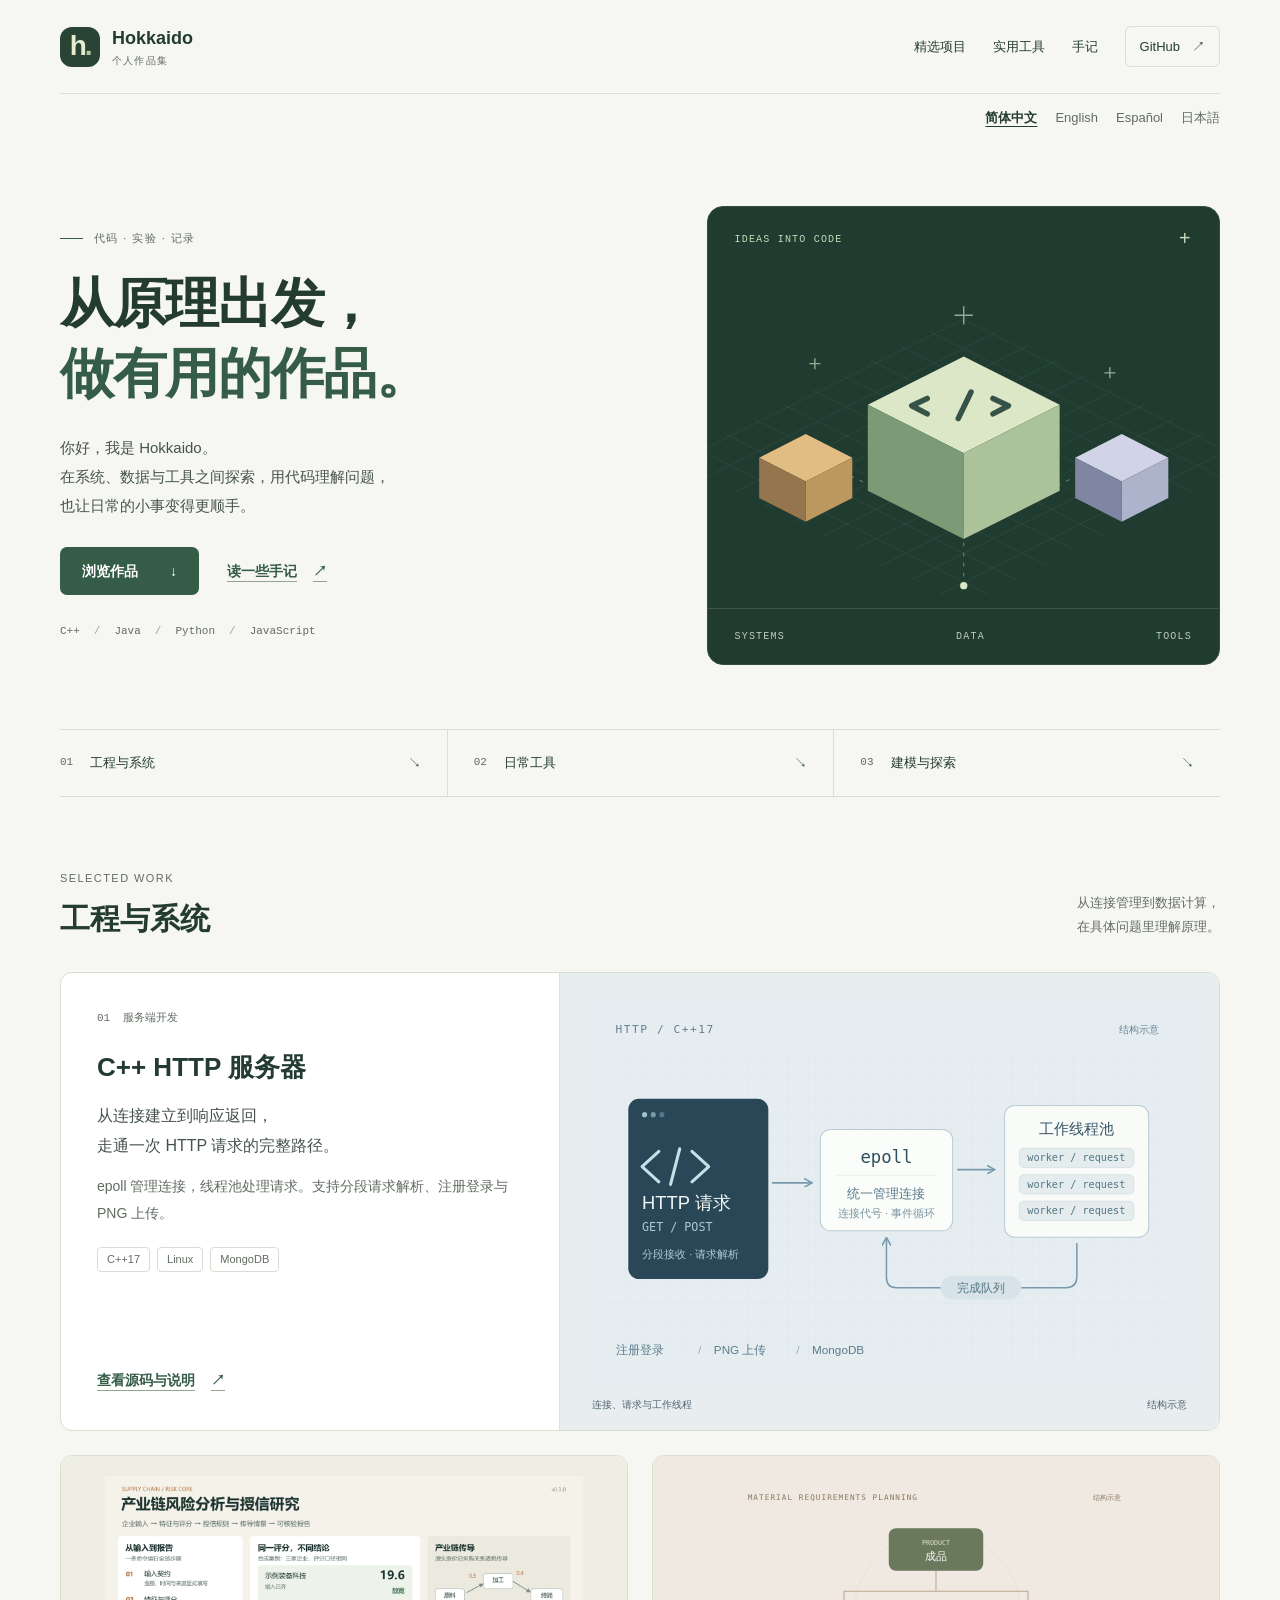
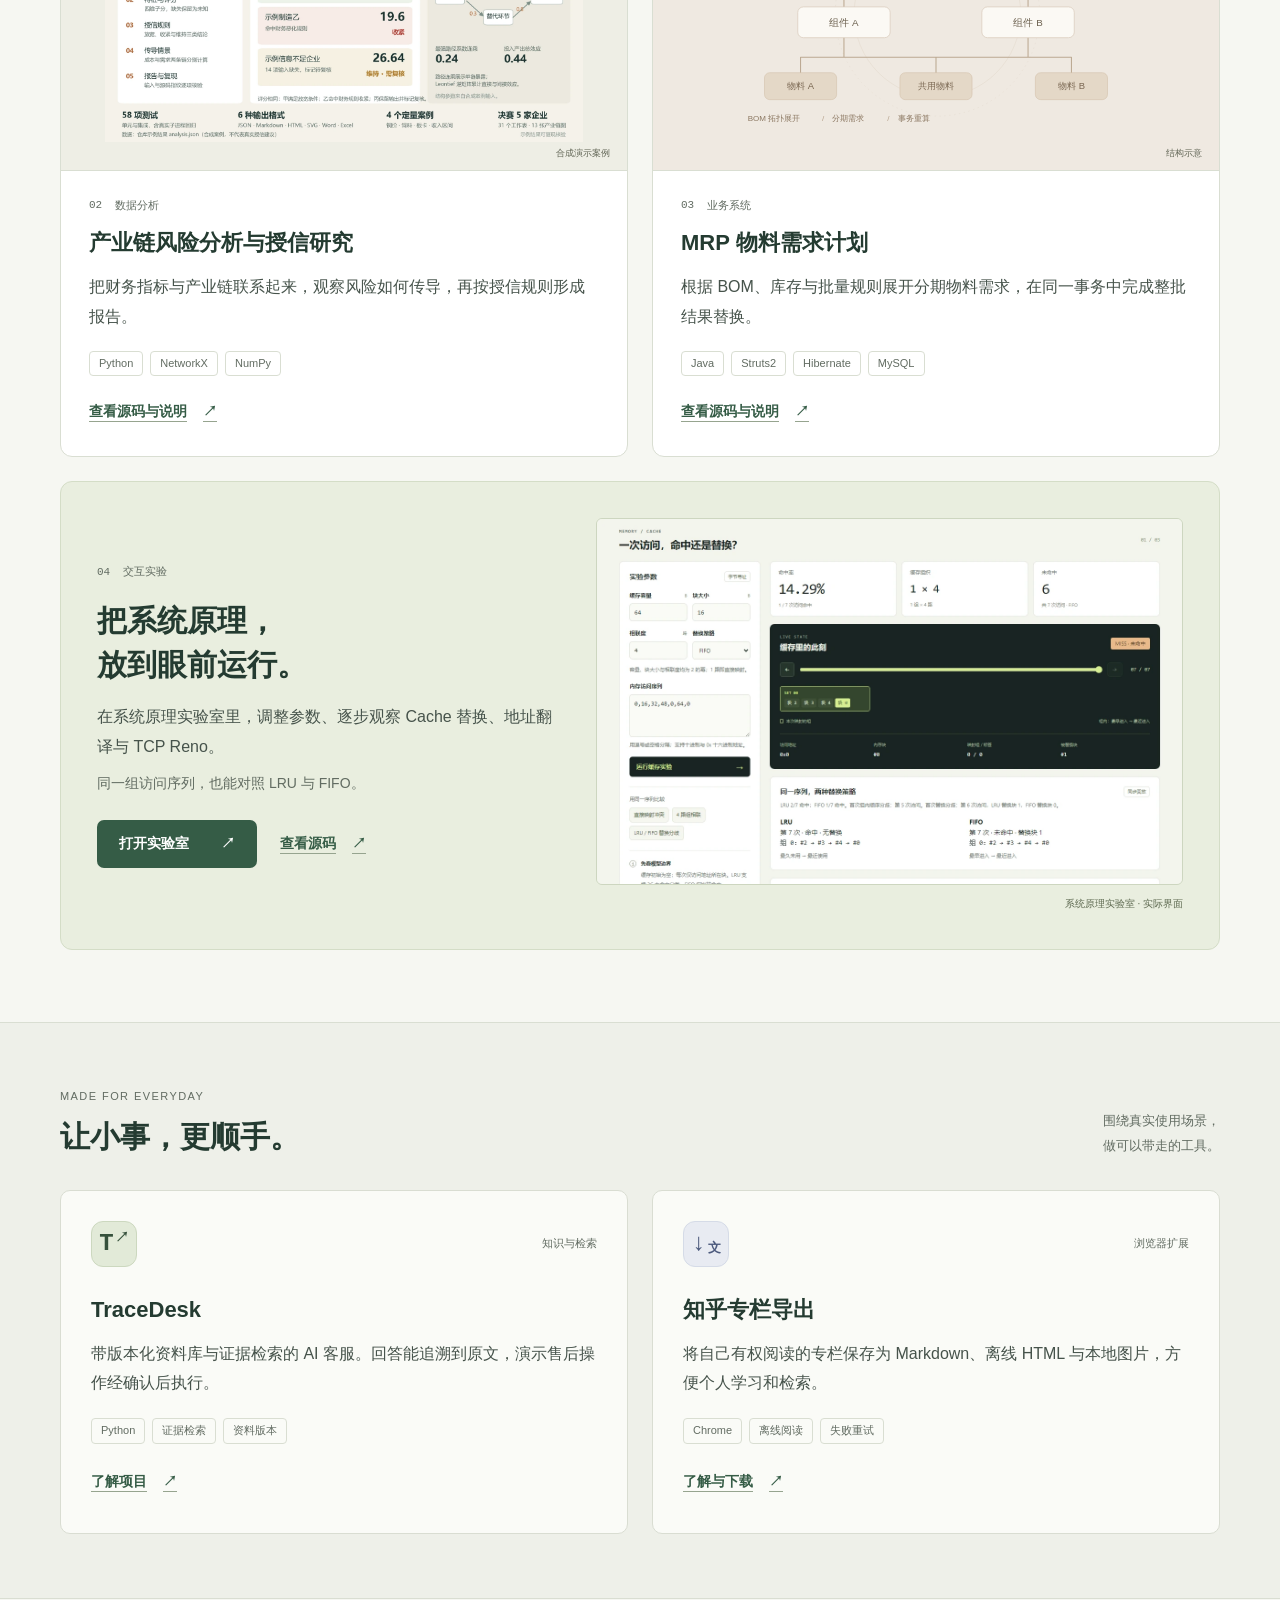
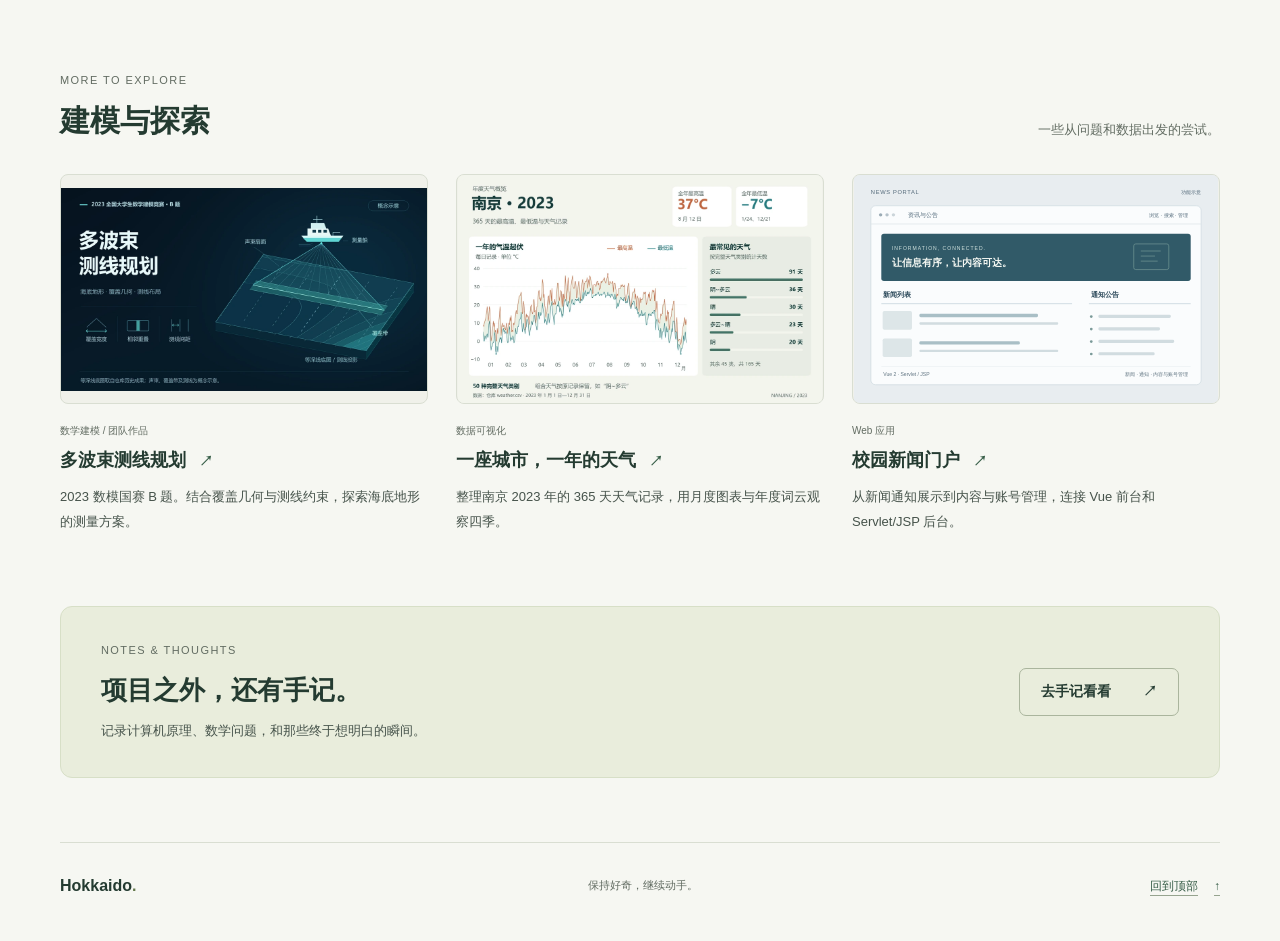
==== commit 8077dd58: "feat: publish the portfolio in English, Spanish and Japanese" ====
--- a/index.html
+++ b/index.html
@@ -12,6 +12,11 @@
   <meta property="og:locale" content="zh_CN">
   <meta name="referrer" content="strict-origin-when-cross-origin">
   <link rel="canonical" href="https://hokkaidoooo.github.io/">
+  <link rel="alternate" hreflang="zh-CN" href="https://hokkaidoooo.github.io/">
+  <link rel="alternate" hreflang="en" href="https://hokkaidoooo.github.io/en/">
+  <link rel="alternate" hreflang="es" href="https://hokkaidoooo.github.io/es/">
+  <link rel="alternate" hreflang="ja" href="https://hokkaidoooo.github.io/ja/">
+  <link rel="alternate" hreflang="x-default" href="https://hokkaidoooo.github.io/">
   <link rel="icon" href="assets/favicon.svg" type="image/svg+xml">
   <link rel="stylesheet" href="assets/site.css">
   <title>Hokkaido · 作品集</title>
@@ -29,6 +34,12 @@
       <a class="nav-github" href="https://github.com/Hokkaidoooo">GitHub <span aria-hidden="true">↗</span></a>
     </nav>
   </header>
+  <nav class="language-nav wrap" aria-label="页面语言">
+    <a lang="zh-CN" hreflang="zh-CN" href="index.html" aria-current="page">简体中文</a>
+    <a lang="en" hreflang="en" href="en/index.html">English</a>
+    <a lang="es" hreflang="es" href="es/index.html">Español</a>
+    <a lang="ja" hreflang="ja" href="ja/index.html">日本語</a>
+  </nav>
   <main id="main" tabindex="-1">
     <section class="hero wrap" aria-labelledby="intro-title">
       <div class="hero-copy">
--- a/assets/site.css
+++ b/assets/site.css
@@ -34,6 +34,11 @@
 .site-nav a { display: inline-flex; gap: 12px; align-items: center; padding-block: 8px; }
 .site-nav a:hover { color: var(--green); text-decoration: underline; text-underline-offset: 6px; }
 .nav-github { padding-inline: 14px; border: 1px solid var(--line); border-radius: 6px; }
+.language-nav { display: flex; justify-content: flex-end; align-items: baseline; flex-wrap: wrap; gap: 4px 18px; padding-top: 8px; font-size: .8125rem; }
+.language-nav a { display: inline-block; padding-block: 4px; color: var(--muted); }
+.language-nav a:hover, .language-nav a[aria-current="page"] { text-decoration: underline; text-underline-offset: 4px; color: var(--ink); }
+.language-nav a[aria-current="page"] { font-weight: 650; }
+html:not(:lang(zh)):not(:lang(ja)) .hero-description .desktop-break { display: none; }
 .hero { display: grid; grid-template-columns: minmax(0, 1.15fr) minmax(0, 1fr); align-items: center; gap: 56px; padding-block: 72px 64px; }
 .hero h1 { margin-top: 20px; font-size: clamp(2.5rem, 4.2vw, 3.75rem); font-weight: 650; line-height: 1.3; letter-spacing: -.025em; }
 .hero h1 span { color: var(--green); }
@@ -235,7 +240,7 @@
   *, *::before, *::after { transition: none !important; }
 }
 @media print {
-  .hero-art, .hero-actions, .section-index, .site-nav, .skip-link { display: none; }
+  .hero-art, .hero-actions, .section-index, .site-nav, .language-nav, .skip-link { display: none; }
   .wrap { width: 100%; }
   .hero { display: block; padding-block: 28px; }
   .section, .tool-section { padding-block: 28px; }
